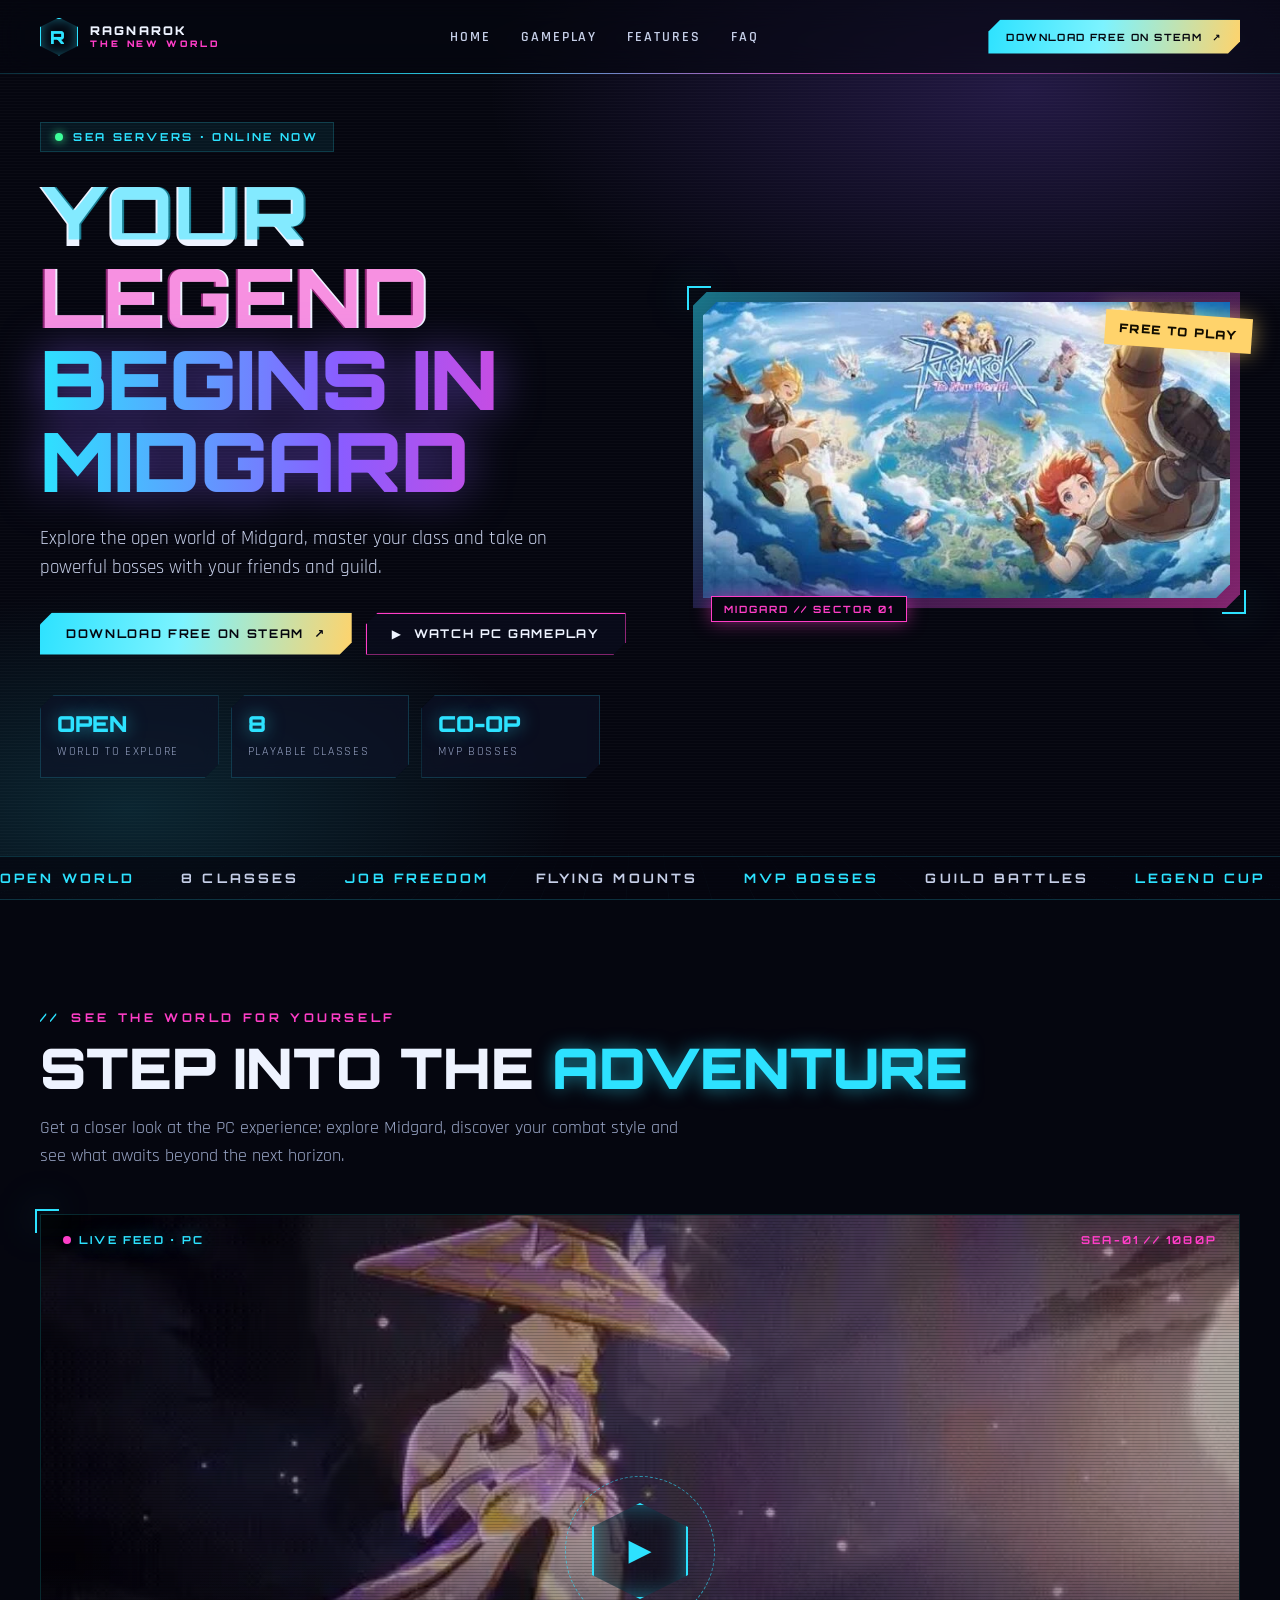
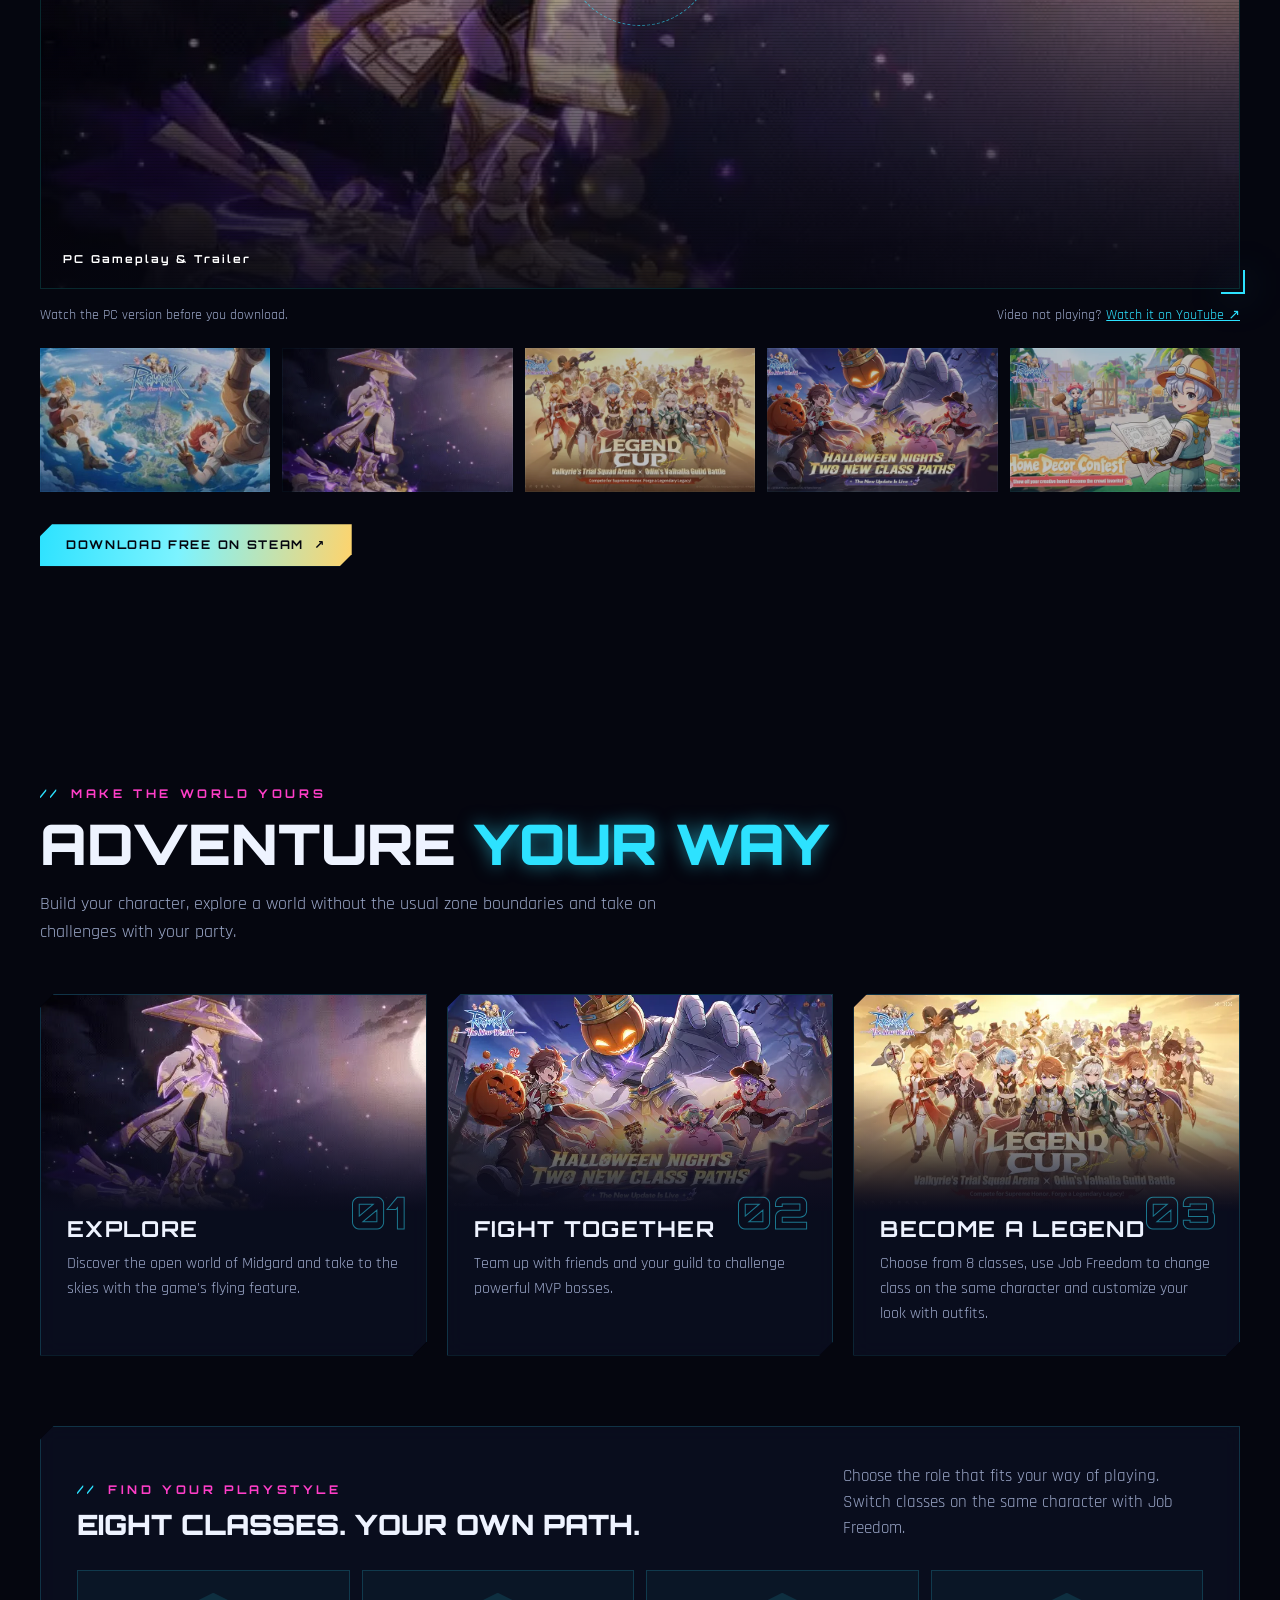
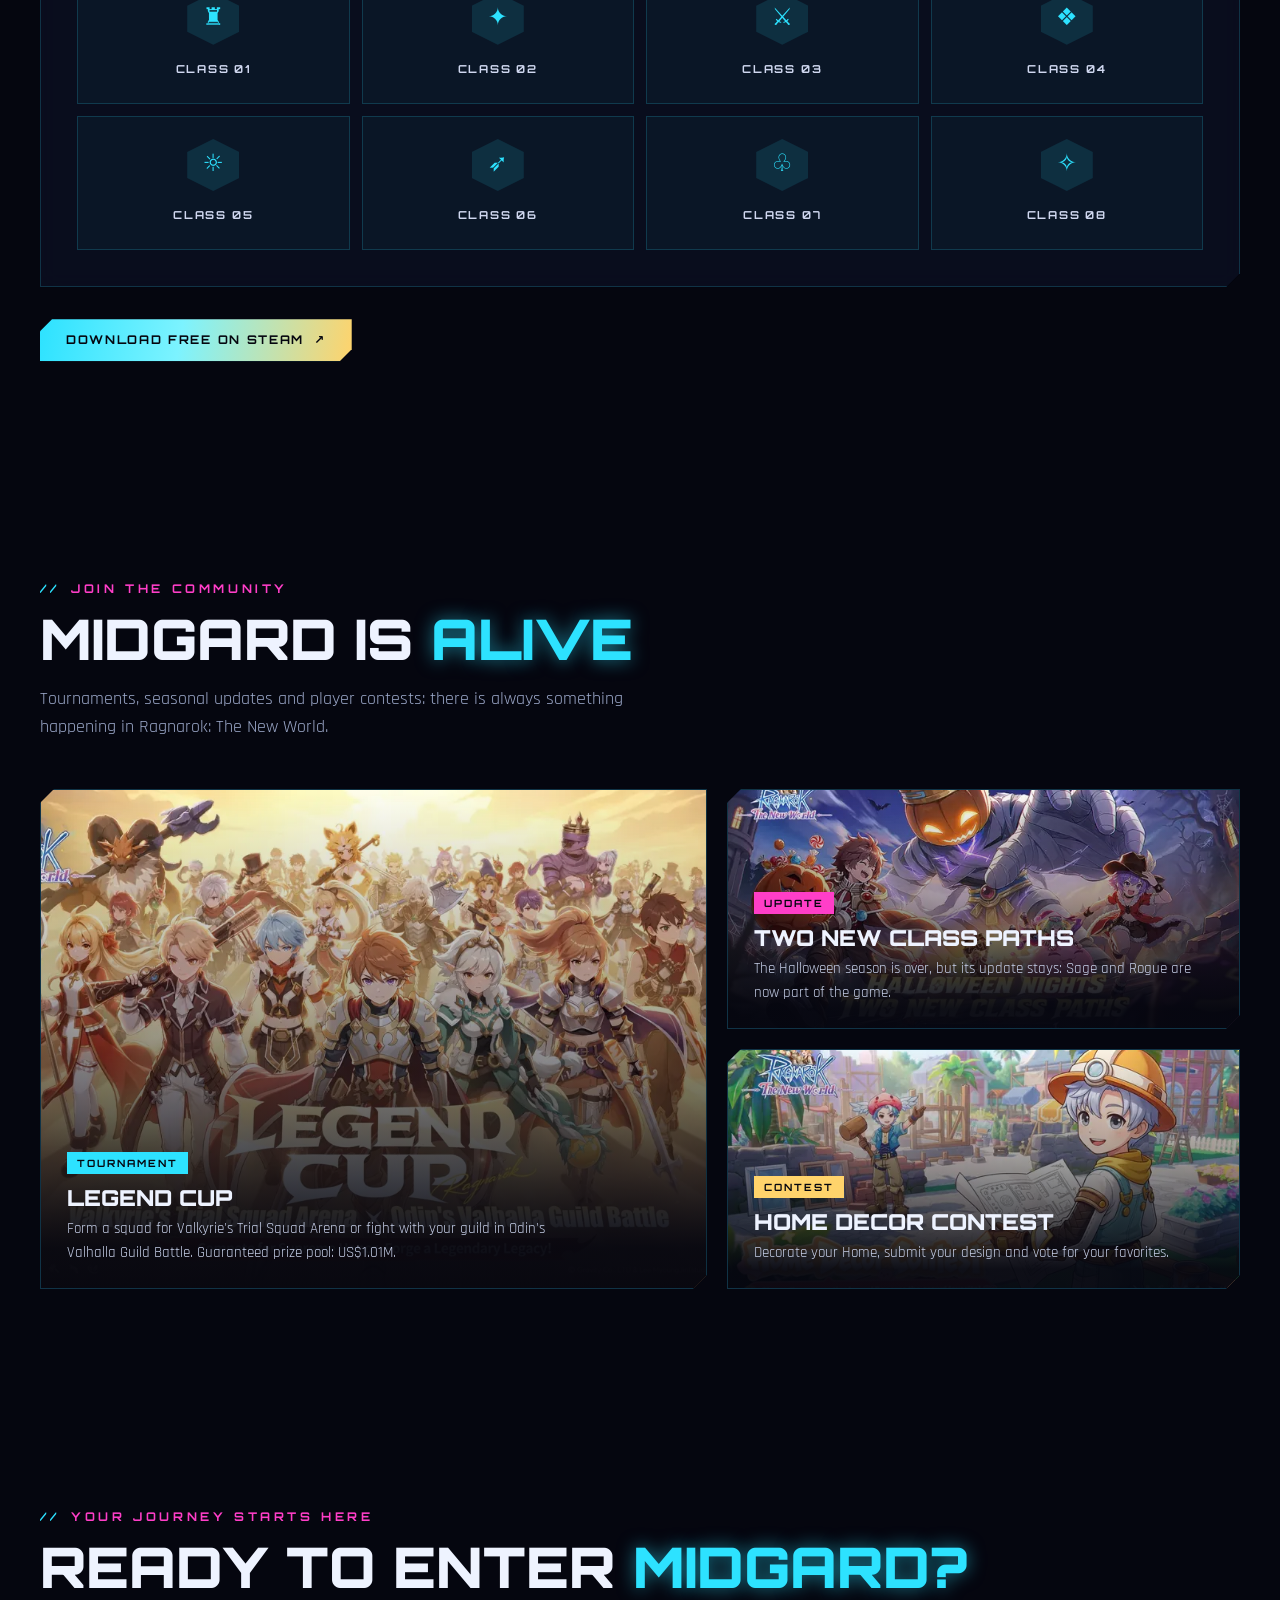
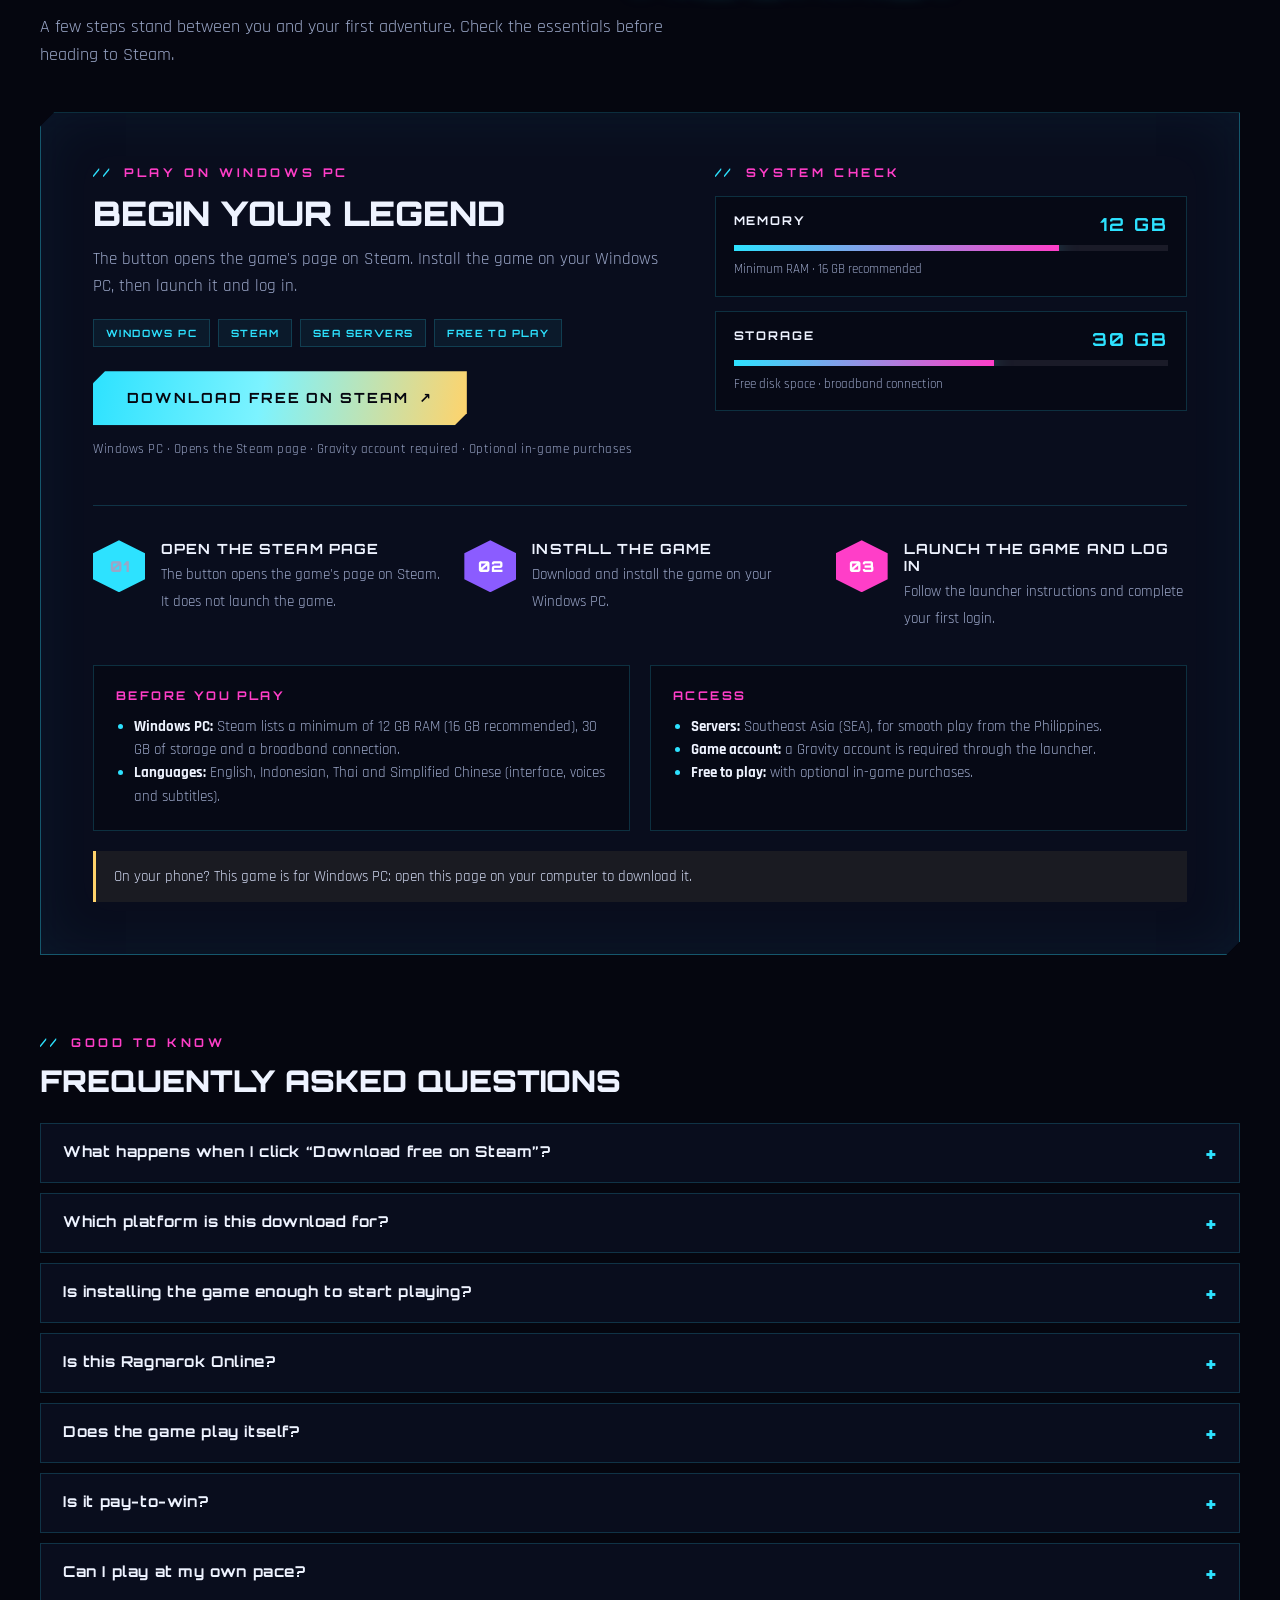
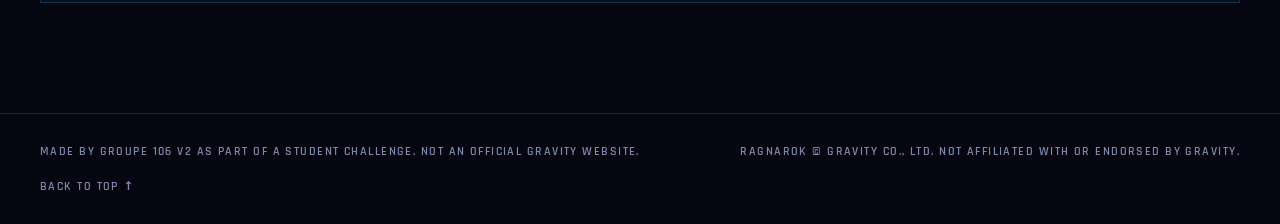
==== index.html @ 8aa2b061 "Video: add referrer policy and a Watch on YouTube fallback link Co-Authored-By: Claude Opus 5.5 <nor" ====
<!DOCTYPE html>
<html lang="en">
<head>
<meta charset="UTF-8">
<meta name="viewport" content="width=device-width, initial-scale=1.0">
<meta name="description" content="Your legend begins in Midgard. Explore the open world of Ragnarok: The New World, master your class and fight powerful bosses with friends.">
<meta name="theme-color" content="#05060f">
<title>Ragnarok: The New World — Your Legend Begins</title>
<link rel="preconnect" href="https://fonts.googleapis.com">
<link rel="preconnect" href="https://fonts.gstatic.com" crossorigin>
<link href="https://fonts.googleapis.com/css2?family=Orbitron:wght@500;700;900&family=Rajdhani:wght@400;500;600;700&display=swap" rel="stylesheet">
<link rel="stylesheet" href="style.css?v=20261115b">
</head>
<body>
<div class="bg-fx" aria-hidden="true"></div>

<header class="topbar">
  <div class="container navwrap">
    <a class="brand" href="#home" aria-label="Ragnarok The New World home"><span class="brandmark">R</span><span>RAGNAROK<small>THE NEW WORLD</small></span></a>
    <nav aria-label="Main navigation"><a href="#home">Home</a><a href="#gameplay">Gameplay</a><a href="#explore">Features</a><a href="#faq">FAQ</a></nav>
    <a class="btn" href="https://store.steampowered.com/app/4212480/Ragnarok_The_New_World/" data-cta="header">Download free on Steam <span>↗</span></a>
  </div>
</header>

<main>
<!-- ========== 1. HERO ========== -->
<section class="hero" id="home">
  <div class="container hero-grid">
    <div>
      <span class="tag"><i></i>SEA servers · Online now</span>
      <h1><span class="glitch" data-text="Your legend">Your legend</span><span class="neon">begins in Midgard</span></h1>
      <p class="hero-copy">Explore the open world of Midgard, master your class and take on powerful bosses with your friends and guild.</p>
      <div class="hero-actions">
        <a class="btn" href="https://store.steampowered.com/app/4212480/Ragnarok_The_New_World/" data-cta="hero">Download free on Steam <span>↗</span></a>
        <button class="btn btn-ghost" id="watchHero" type="button">▶&nbsp; Watch PC gameplay</button>
      </div>
      <div class="stats">
        <div class="stat cut"><strong>OPEN</strong><span>World to explore</span></div>
        <div class="stat cut"><strong>8</strong><span>Playable classes</span></div>
        <div class="stat cut"><strong>CO-OP</strong><span>MVP bosses</span></div>
      </div>
    </div>
    <div class="hud">
      <div class="holo cut">
        <div class="holo-inner cut"><img src="assets/key-art.webp" width="640" height="360" fetchpriority="high" decoding="async" alt="Official key art of Ragnarok: The New World: adventurers flying over the floating world of Midgard"></div>
      </div>
      <span class="holo-badge">FREE TO PLAY</span>
      <span class="holo-label">MIDGARD // SECTOR 01</span>
    </div>
  </div>
  <div class="ticker" aria-hidden="true"><div class="ticker-track">
    <span>Open world</span><span>8 classes</span><span>Job Freedom</span><span>Flying mounts</span><span>MVP bosses</span><span>Guild battles</span><span>Legend Cup</span><span>Free on Steam</span>
    <span>Open world</span><span>8 classes</span><span>Job Freedom</span><span>Flying mounts</span><span>MVP bosses</span><span>Guild battles</span><span>Legend Cup</span><span>Free on Steam</span>
  </div></div>
</section>

<!-- ========== 2. GAMEPLAY ========== -->
<section class="section" id="gameplay">
  <div class="container">
    <div class="reveal">
      <div class="kicker">See the world for yourself</div>
      <h2 class="title">Step into the <em>adventure</em></h2>
      <p class="intro">Get a closer look at the PC experience: explore Midgard, discover your combat style and see what awaits beyond the next horizon.</p>
    </div>
    <div class="game-frame hud reveal" id="gameFrame">
      <div class="inner">
        <img class="game-thumb" id="gameThumb" src="assets/explore-poster.webp" width="560" height="318" loading="lazy" alt="Thumbnail of the Ragnarok: The New World PC gameplay video">
        <span class="hud-line hud-tl"><span class="rec"></span>LIVE FEED · PC</span>
        <span class="hud-line hud-tr">SEA-01 // 1080P</span>
        <span class="hud-line hud-bl">PC Gameplay &amp; Trailer</span>
        <span class="ring" aria-hidden="true"></span>
        <button class="playbutton" id="watchFrame" type="button" aria-label="Play the PC gameplay video">▶</button>
      </div>
    </div>
    <div class="video-note"><span>Watch the PC version before you download.</span><span>Video not playing? <a data-yt-link href="https://www.youtube.com/" target="_blank" rel="noopener">Watch it on YouTube ↗</a></span></div>
    <div class="gallery reveal" id="gallery" aria-label="Screenshots and artwork gallery"></div>
    <div class="cta-row"><a class="btn" href="https://store.steampowered.com/app/4212480/Ragnarok_The_New_World/" data-cta="after_video">Download free on Steam <span>↗</span></a></div>
  </div>
</section>

<!-- ========== 3. FEATURES ========== -->
<section class="section" id="explore">
  <div class="container">
    <div class="reveal">
      <div class="kicker">Make the world yours</div>
      <h2 class="title">Adventure <em>your way</em></h2>
      <p class="intro">Build your character, explore a world without the usual zone boundaries and take on challenges with your party.</p>
    </div>
    <div class="cards">
      <article class="card cut reveal"><div class="card-img"><img src="assets/explore-poster.webp" width="560" height="318" loading="lazy" alt="An adventurer under the night sky of Midgard"></div>
        <div class="card-body"><span class="card-no">01</span><h3>Explore</h3><p>Discover the open world of Midgard and take to the skies with the game's flying feature.</p></div></article>
      <article class="card cut reveal"><div class="card-img"><img src="assets/halloween-nights-640.webp" srcset="assets/halloween-nights-640.webp 640w, assets/halloween-nights.webp 1200w" sizes="(max-width:980px) 92vw, 390px" width="1200" height="675" loading="lazy" alt="Adventurers facing a giant boss"></div>
        <div class="card-body"><span class="card-no">02</span><h3>Fight together</h3><p>Team up with friends and your guild to challenge powerful MVP bosses.</p></div></article>
      <article class="card cut reveal"><div class="card-img"><img src="assets/legend-cup-640.webp" srcset="assets/legend-cup-640.webp 640w, assets/legend-cup.webp 1200w" sizes="(max-width:980px) 92vw, 390px" width="1200" height="675" loading="lazy" alt="The playable classes of Ragnarok: The New World"></div>
        <div class="card-body"><span class="card-no">03</span><h3>Become a legend</h3><p>Choose from 8 classes, use Job Freedom to change class on the same character and customize your look with outfits.</p></div></article>
    </div>
    <div class="classes cut reveal">
      <div class="classes-head"><div><div class="kicker">Find your playstyle</div><h3>Eight classes. Your own path.</h3></div><p>Choose the role that fits your way of playing. Switch classes on the same character with Job Freedom.</p></div>
      <div class="class-grid">
        <div class="class-item"><span class="class-symbol">♜</span><span>Class 01</span></div>
        <div class="class-item"><span class="class-symbol">✦</span><span>Class 02</span></div>
        <div class="class-item"><span class="class-symbol">⚔</span><span>Class 03</span></div>
        <div class="class-item"><span class="class-symbol">❖</span><span>Class 04</span></div>
        <div class="class-item"><span class="class-symbol">☼</span><span>Class 05</span></div>
        <div class="class-item"><span class="class-symbol">➶</span><span>Class 06</span></div>
        <div class="class-item"><span class="class-symbol">♧</span><span>Class 07</span></div>
        <div class="class-item"><span class="class-symbol">✧</span><span>Class 08</span></div>
      </div>
    </div>
    <div class="cta-row"><a class="btn" href="https://store.steampowered.com/app/4212480/Ragnarok_The_New_World/" data-cta="after_world">Download free on Steam <span>↗</span></a></div>
  </div>
</section>

<!-- ========== 4. EVENTS ========== -->
<section class="section" id="community">
  <div class="container">
    <div class="reveal">
      <div class="kicker">Join the community</div>
      <h2 class="title">Midgard is <em>alive</em></h2>
      <p class="intro">Tournaments, seasonal updates and player contests: there is always something happening in Ragnarok: The New World.</p>
    </div>
    <div class="events-grid">
      <article class="event cut reveal"><img src="assets/legend-cup.webp" width="1200" height="675" loading="lazy" alt="Legend Cup tournament artwork">
        <div class="event-body"><span class="event-tag">Tournament</span><h3>Legend Cup</h3><p>Form a squad for Valkyrie's Trial Squad Arena or fight with your guild in Odin's Valhalla Guild Battle. Guaranteed prize pool: US$1.01M.</p></div></article>
      <article class="event cut reveal"><img src="assets/halloween-nights-640.webp" srcset="assets/halloween-nights-640.webp 640w, assets/halloween-nights.webp 1200w" sizes="(max-width:980px) 92vw, 480px" width="1200" height="675" loading="lazy" alt="Halloween Nights update artwork">
        <div class="event-body"><span class="event-tag">Update</span><h3>Two new class paths</h3><p>The Halloween season is over, but its update stays: Sage and Rogue are now part of the game.</p></div></article>
      <article class="event cut reveal"><img src="assets/home-decor-contest-640.webp" srcset="assets/home-decor-contest-640.webp 640w, assets/home-decor-contest.webp 1200w" sizes="(max-width:980px) 92vw, 480px" width="1200" height="671" loading="lazy" alt="Home Decor Contest artwork">
        <div class="event-body"><span class="event-tag">Contest</span><h3>Home Decor Contest</h3><p>Decorate your Home, submit your design and vote for your favorites.</p></div></article>
    </div>
  </div>
</section>

<!-- ========== 5. DOWNLOAD + FAQ ========== -->
<section class="section" id="go2offer">
  <div class="container">
    <div class="reveal">
      <div class="kicker">Your journey starts here</div>
      <h2 class="title">Ready to enter <em>Midgard?</em></h2>
      <p class="intro">A few steps stand between you and your first adventure. Check the essentials before heading to Steam.</p>
    </div>
    <div class="panel cut reveal">
      <div class="panel-top">
        <div>
          <div class="kicker">Play on Windows PC</div>
          <h3>Begin your legend</h3>
          <p>The button opens the game's page on Steam. Install the game on your Windows PC, then launch it and log in.</p>
          <div class="pills"><span class="pill">Windows PC</span><span class="pill">Steam</span><span class="pill">SEA servers</span><span class="pill">Free to play</span></div>
          <a class="btn btn-mega" id="steamButton" href="https://store.steampowered.com/app/4212480/Ragnarok_The_New_World/" data-cta="journey">Download free on Steam <span>↗</span></a>
          <div class="micro" style="margin-top:14px">Windows PC · Opens the Steam page · Gravity account required · Optional in-game purchases</div>
        </div>
        <div>
          <div class="kicker">System check</div>
          <div class="meters">
            <div class="meter"><div class="meter-top"><span>Memory</span><b>12 GB</b></div><div class="bar"><i style="width:75%"></i></div><small>Minimum RAM · 16 GB recommended</small></div>
            <div class="meter"><div class="meter-top"><span>Storage</span><b>30 GB</b></div><div class="bar"><i style="width:60%"></i></div><small>Free disk space · broadband connection</small></div>
          </div>
        </div>
      </div>
      <ol class="steps">
        <li class="step"><span class="step-no">01</span><div><strong>Open the Steam page</strong><span>The button opens the game's page on Steam. It does not launch the game.</span></div></li>
        <li class="step"><span class="step-no">02</span><div><strong>Install the game</strong><span>Download and install the game on your Windows PC.</span></div></li>
        <li class="step"><span class="step-no">03</span><div><strong>Launch the game and log in</strong><span>Follow the launcher instructions and complete your first login.</span></div></li>
      </ol>
      <div class="specs" id="before">
        <div class="spec"><h4>Before you play</h4><ul><li><b>Windows PC:</b> Steam lists a minimum of 12 GB RAM (16 GB recommended), 30 GB of storage and a broadband connection.</li><li><b>Languages:</b> English, Indonesian, Thai and Simplified Chinese (interface, voices and subtitles).</li></ul></div>
        <div class="spec"><h4>Access</h4><ul><li><b>Servers:</b> Southeast Asia (SEA), for smooth play from the Philippines.</li><li><b>Game account:</b> a Gravity account is required through the launcher.</li><li><b>Free to play:</b> with optional in-game purchases.</li></ul></div>
      </div>
      <div class="mobile-note">On your phone? This game is for Windows PC: open this page on your computer to download it.</div>
    </div>

    <div class="faq reveal" id="faq">
      <div class="kicker">Good to know</div><h3>Frequently asked questions</h3>
      <div class="faq-list">
        <details><summary>What happens when I click “Download free on Steam”?</summary><p>It opens the game's Steam page, where you install the game on your Windows PC. It does not launch the game directly: you install it first, then log in from the launcher.</p></details>
        <details><summary>Which platform is this download for?</summary><p>Windows PC, through Steam. You need a Steam account, and a Gravity account that you create in the game launcher.</p></details>
        <details><summary>Is installing the game enough to start playing?</summary><p>There's one more step: launch the game and follow the account instructions to log in and begin your adventure.</p></details>
        <details><summary>Is this Ragnarok Online?</summary><p>No. It's a new game set in the same world of Midgard, with an open world and modern features.</p></details>
        <details><summary>Does the game play itself?</summary><p>The game includes an auto mode, which you can choose to use for routine tasks. Exploring, building your class and boss fights with your guild are the heart of the game.</p></details>
        <details><summary>Is it pay-to-win?</summary><p>You can level up, explore and join boss battles without paying. In-game purchases are optional, but players who spend may progress faster and rank higher.</p></details>
        <details><summary>Can I play at my own pace?</summary><p>Yes. The game includes offline resource accumulation: your character keeps collecting resources while you're away.</p></details>
      </div>
    </div>
  </div>
</section>
</main>

<footer><div class="container footer-inner">
  <span>Made by Groupe 106 V2 as part of a student challenge. Not an official Gravity website.</span>
  <span>Ragnarok © Gravity Co., Ltd. Not affiliated with or endorsed by Gravity.</span>
  <a href="#home">Back to top ↑</a>
</div></footer>

<!-- Bandeau de consentement : n'apparaît que si un Pixel Meta est configuré dans script.js -->
<div class="consent" id="consentBar" hidden>
  <p>We use the Meta Pixel to measure our ads. Do you accept?</p>
  <div><button class="btn" type="button" data-consent="accept">Accept</button><button class="btn btn-ghost" type="button" data-consent="refuse">Refuse</button></div>
</div>

<div class="modal" id="videoModal" role="dialog" aria-modal="true" aria-label="PC gameplay video">
  <div class="modal-box modal-video"><button class="close" data-close aria-label="Close">×</button><div class="video-wrap" id="videoWrap"></div><p class="yt-fallback">Video not playing? <a data-yt-link href="https://www.youtube.com/" target="_blank" rel="noopener">Watch it on YouTube ↗</a></p></div>
</div>
<div class="modal" id="lightbox" role="dialog" aria-modal="true" aria-label="Image viewer">
  <figure class="modal-box modal-img"><button class="close" data-close aria-label="Close">×</button>
    <button class="lb-nav lb-prev" id="lbPrev" aria-label="Previous image">‹</button>
    <img id="lbImg" src="" alt="">
    <button class="lb-nav lb-next" id="lbNext" aria-label="Next image">›</button>
    <figcaption id="lbCap"></figcaption></figure>
</div>

<script src="script.js?v=20261115b" defer></script>
</body>
</html>
---- style.css ----
/* =========================================================
   Ragnarok: The New World — Landing page (Groupe 106 V2)
   Style « Neo Midgard » : futuriste, néons, interface de jeu
   ========================================================= */
/* =========================================================
   CHARTE « NEO MIDGARD » — change une couleur ici, elle change partout
   ========================================================= */
:root{
  --bg:#05060f; --bg2:#0a0c1d; --panel:rgba(14,18,40,.62);
  --cyan:#2de2ff; --magenta:#ff3ec8; --violet:#8b5cff; --gold:#ffd36b;
  --text:#eef3ff; --muted:#9aa6c7; --line:rgba(45,226,255,.18);
  --glow-c:0 0 18px rgba(45,226,255,.55); --glow-m:0 0 18px rgba(255,62,200,.5);
  --max:1200px; --cut:14px;
  --f-title:'Orbitron',system-ui,sans-serif; --f-body:'Rajdhani',system-ui,sans-serif;
}
*{box-sizing:border-box}
html{scroll-behavior:smooth}
body{margin:0;background:var(--bg);color:var(--text);font-family:var(--f-body);font-size:17px;line-height:1.55;overflow-x:hidden}
a{color:inherit;text-decoration:none}button{font:inherit;color:inherit}
h1,h2,h3,h4,p{margin-top:0}
img{max-width:100%}
.container{width:min(var(--max),calc(100% - 48px));margin:auto}

/* ---------- Fond : grille en perspective + halos + scanlines ---------- */
.bg-fx{position:fixed;inset:0;z-index:-1;pointer-events:none;overflow:hidden;
  background:radial-gradient(ellipse 60% 40% at 80% 10%,rgba(139,92,255,.22),transparent 70%),
             radial-gradient(ellipse 50% 35% at 10% 90%,rgba(45,226,255,.14),transparent 70%),var(--bg)}
.bg-fx:before{content:"";position:absolute;left:-50%;right:-50%;bottom:-10%;height:70%;
  background-image:linear-gradient(rgba(45,226,255,.16) 1px,transparent 1px),linear-gradient(90deg,rgba(45,226,255,.16) 1px,transparent 1px);
  background-size:60px 60px;transform:perspective(600px) rotateX(62deg);transform-origin:bottom;
  mask-image:linear-gradient(0deg,#000 10%,transparent 85%);-webkit-mask-image:linear-gradient(0deg,#000 10%,transparent 85%);
  animation:gridMove 6s linear infinite}
.bg-fx:after{content:"";position:absolute;inset:0;background:repeating-linear-gradient(0deg,rgba(255,255,255,.025) 0 1px,transparent 1px 3px)}
@keyframes gridMove{to{background-position:0 60px,0 0}}

/* ---------- Formes « coupées » typiques des interfaces sci-fi ---------- */
.cut{clip-path:polygon(var(--cut) 0,100% 0,100% calc(100% - var(--cut)),calc(100% - var(--cut)) 100%,0 100%,0 var(--cut))}
.hud{position:relative}
.hud:before,.hud:after{content:"";position:absolute;width:22px;height:22px;border:2px solid var(--cyan);pointer-events:none;z-index:4;filter:drop-shadow(var(--glow-c))}
.hud:before{top:-6px;left:-6px;border-right:0;border-bottom:0}
.hud:after{bottom:-6px;right:-6px;border-left:0;border-top:0}

/* ---------- Boutons ---------- */
.btn{position:relative;display:inline-flex;align-items:center;justify-content:center;gap:10px;padding:15px 26px;
  font:700 12px/1 var(--f-title);letter-spacing:.14em;text-transform:uppercase;cursor:pointer;border:0;
  color:#05060f;background:linear-gradient(100deg,var(--cyan),#7cf3ff 45%,var(--gold));
  clip-path:polygon(12px 0,100% 0,100% calc(100% - 12px),calc(100% - 12px) 100%,0 100%,0 12px);
  box-shadow:var(--glow-c);transition:transform .2s,filter .2s;overflow:hidden}
.btn:after{content:"";position:absolute;inset:0;background:linear-gradient(110deg,transparent 30%,rgba(255,255,255,.7) 50%,transparent 70%);transform:translateX(-120%);animation:shine 3.5s ease-in-out infinite}
.btn:hover{transform:translateY(-2px);filter:brightness(1.12) drop-shadow(0 0 14px rgba(45,226,255,.8))}
@keyframes shine{0%,60%{transform:translateX(-120%)}100%{transform:translateX(120%)}}
.btn-ghost{background:rgba(10,14,32,.6);color:var(--text);box-shadow:inset 0 0 0 1px var(--magenta),var(--glow-m)}
.btn-ghost:after{display:none}
.btn-ghost:hover{color:var(--magenta)}

/* ---------- Barre du haut ---------- */
.topbar{position:fixed;inset:0 0 auto;z-index:20;height:74px;display:flex;align-items:center;
  background:rgba(5,6,15,.55);backdrop-filter:blur(16px);-webkit-backdrop-filter:blur(16px);border-bottom:1px solid var(--line)}
.topbar:after{content:"";position:absolute;left:0;right:0;bottom:-1px;height:1px;background:linear-gradient(90deg,transparent,var(--cyan),var(--magenta),transparent);opacity:.8}
.navwrap{display:flex;align-items:center;justify-content:space-between;gap:24px}
.brand{display:flex;align-items:center;gap:12px;font:900 12px/1.25 var(--f-title);letter-spacing:.18em}
.brandmark{width:38px;height:38px;display:grid;place-items:center;color:var(--cyan);font:900 18px var(--f-title);
  border:1.5px solid var(--cyan);clip-path:polygon(50% 0,100% 25%,100% 75%,50% 100%,0 75%,0 25%);box-shadow:inset 0 0 14px rgba(45,226,255,.45)}
.brand small{display:block;color:var(--magenta);font-size:9px;letter-spacing:.32em}
nav{display:flex;gap:30px;font:600 14px var(--f-body);letter-spacing:.14em;text-transform:uppercase;color:#c6cfe8}
nav a{position:relative;padding:6px 0}
nav a:after{content:"";position:absolute;left:0;bottom:0;width:0;height:2px;background:var(--cyan);box-shadow:var(--glow-c);transition:width .25s}
nav a:hover{color:var(--cyan)}nav a:hover:after{width:100%}
.topbar .btn{padding:12px 18px;font-size:10px}

/* ---------- Hero ---------- */
.hero{position:relative;min-height:100vh;min-height:100svh;display:flex;align-items:center;padding:120px 0 120px;overflow:hidden}
.hero-grid{display:grid;grid-template-columns:1.05fr .95fr;gap:48px;align-items:center}
.tag{display:inline-flex;align-items:center;gap:10px;padding:7px 14px;font:700 11px var(--f-title);letter-spacing:.24em;text-transform:uppercase;color:var(--cyan);
  background:rgba(45,226,255,.08);border:1px solid var(--line)}
.tag i{width:8px;height:8px;border-radius:50%;background:#3dff9a;box-shadow:0 0 10px #3dff9a;animation:pulse 1.6s infinite}
@keyframes pulse{50%{opacity:.3}}
h1{font:900 clamp(40px,6.4vw,86px)/1 var(--f-title);letter-spacing:-.01em;margin:22px 0;text-transform:uppercase}
h1 .neon{display:block;background:linear-gradient(90deg,var(--cyan),var(--violet) 50%,var(--magenta));-webkit-background-clip:text;background-clip:text;color:transparent;
  filter:drop-shadow(0 0 22px rgba(139,92,255,.55))}
.glitch{position:relative;display:inline-block}
.glitch:before,.glitch:after{content:attr(data-text);position:absolute;inset:0;opacity:.55}
.glitch:before{color:var(--cyan);transform:translate(2px,0);clip-path:inset(0 0 60% 0);animation:gl 4s infinite steps(1)}
.glitch:after{color:var(--magenta);transform:translate(-2px,0);clip-path:inset(55% 0 0 0);animation:gl 4s infinite steps(1) reverse}
@keyframes gl{0%,92%,100%{transform:none;opacity:0}93%{transform:translate(3px,-1px);opacity:.7}95%{transform:translate(-3px,1px);opacity:.7}}
.hero-copy{font-size:19px;color:#c6cfe8;max-width:540px}
.hero-actions{display:flex;gap:14px;flex-wrap:wrap;margin:30px 0 18px}
.micro{font-size:13px;color:var(--muted);letter-spacing:.04em}
.stats{display:grid;grid-template-columns:repeat(3,1fr);gap:12px;margin-top:40px;max-width:560px}
.stat{padding:14px 16px;background:var(--panel);border:1px solid var(--line);backdrop-filter:blur(8px)}
.stat strong{display:block;font:900 22px var(--f-title);color:var(--cyan);text-shadow:var(--glow-c)}
.stat span{font-size:12px;letter-spacing:.14em;text-transform:uppercase;color:var(--muted)}

.holo{position:relative;padding:10px;background:linear-gradient(135deg,rgba(45,226,255,.5),rgba(139,92,255,.2) 40%,rgba(255,62,200,.5));animation:floaty 7s ease-in-out infinite}
.holo img{display:block;width:100%;height:auto;aspect-ratio:16/9;object-fit:cover}
.holo-inner{position:relative;overflow:hidden;background:#000}
.holo-inner:after{content:"";position:absolute;inset:0;background:linear-gradient(180deg,transparent 0 45%,rgba(45,226,255,.25) 50%,transparent 55%);background-size:100% 220%;animation:scan 4s linear infinite;mix-blend-mode:screen}
@keyframes scan{from{background-position:0 -100%}to{background-position:0 120%}}
@keyframes floaty{50%{transform:translateY(-12px)}}
.holo-label{position:absolute;left:18px;bottom:-14px;z-index:5;padding:6px 12px;background:var(--bg);border:1px solid var(--magenta);color:var(--magenta);font:700 10px var(--f-title);letter-spacing:.2em;box-shadow:var(--glow-m)}
.holo-badge{position:absolute;right:-12px;top:22px;z-index:5;padding:10px 14px;background:var(--gold);color:#120d00;font:900 12px var(--f-title);letter-spacing:.12em;transform:rotate(4deg);box-shadow:0 0 22px rgba(255,211,107,.6)}

/* ---------- Bandeau défilant ---------- */
.ticker{position:absolute;left:0;right:0;bottom:0;border-block:1px solid var(--line);background:rgba(5,6,15,.75);overflow:hidden;white-space:nowrap}
.ticker-track{display:inline-flex;gap:46px;padding:13px 0;animation:tick 30s linear infinite;font:700 13px var(--f-title);letter-spacing:.24em;text-transform:uppercase;color:#c6cfe8}
.ticker-track span:nth-child(odd){color:var(--cyan)}
@keyframes tick{to{transform:translateX(-50%)}}

/* ---------- Sections ---------- */
.section{padding:110px 0;position:relative}
.kicker{display:flex;align-items:center;gap:12px;font:700 12px var(--f-title);letter-spacing:.3em;text-transform:uppercase;color:var(--magenta)}
.kicker:before{content:"//";color:var(--cyan)}
.title{font:900 clamp(30px,4.6vw,56px)/1.05 var(--f-title);text-transform:uppercase;margin:14px 0 16px}
.title em{font-style:normal;color:var(--cyan);text-shadow:var(--glow-c)}
.intro{max-width:640px;color:var(--muted);font-size:18px}

/* ---------- Vidéo ---------- */
.game-frame{margin-top:44px;position:relative;aspect-ratio:16/9;background:#000;border:1px solid var(--line)}
.game-frame .inner{position:absolute;inset:0;overflow:hidden}
.game-thumb{position:absolute;inset:0;width:100%;height:100%;object-fit:cover;filter:brightness(.7) saturate(1.1)}
.game-frame .inner:before{content:"";position:absolute;inset:0;z-index:1;background:linear-gradient(0deg,rgba(5,6,15,.85),transparent 50%),repeating-linear-gradient(0deg,rgba(0,0,0,.18) 0 1px,transparent 1px 3px)}
.hud-line{position:absolute;z-index:2;font:700 11px var(--f-title);letter-spacing:.2em;color:var(--cyan);text-shadow:var(--glow-c)}
.hud-tl{top:18px;left:22px}.hud-tr{top:18px;right:22px;color:var(--magenta);text-shadow:var(--glow-m)}
.hud-bl{bottom:22px;left:22px;color:#fff;text-shadow:none}
.rec{display:inline-block;width:8px;height:8px;border-radius:50%;background:var(--magenta);margin-right:8px;animation:pulse 1.2s infinite}
.playbutton{position:absolute;z-index:3;top:50%;left:50%;transform:translate(-50%,-50%);width:96px;height:96px;border:0;cursor:pointer;
  background:rgba(5,6,15,.55);color:var(--cyan);font-size:30px;clip-path:polygon(50% 0,100% 25%,100% 75%,50% 100%,0 75%,0 25%);
  box-shadow:inset 0 0 0 2px var(--cyan),inset 0 0 26px rgba(45,226,255,.5);transition:.25s}
.playbutton:hover{background:var(--cyan);color:#05060f;transform:translate(-50%,-50%) scale(1.08)}
.ring{position:absolute;z-index:2;top:50%;left:50%;width:150px;height:150px;margin:-75px 0 0 -75px;border-radius:50%;border:1px dashed rgba(45,226,255,.6);animation:spin 14s linear infinite}
@keyframes spin{to{transform:rotate(360deg)}}
.game-frame iframe{position:absolute;inset:0;width:100%;height:100%;border:0;z-index:5}
.game-frame.playing .playbutton,.game-frame.playing .ring,.game-frame.playing .hud-line{display:none}
.video-note{display:flex;justify-content:space-between;gap:20px;margin-top:16px;color:var(--muted);font-size:14px}
.gallery{display:grid;grid-template-columns:repeat(5,1fr);gap:12px;margin-top:22px}
.gallery button{position:relative;padding:0;border:0;cursor:pointer;aspect-ratio:16/10;overflow:hidden;background:#0a0c1d;box-shadow:inset 0 0 0 1px var(--line)}
.gallery img{width:100%;height:100%;object-fit:cover;display:block;opacity:.75;transition:.35s}
.gallery button:hover img{opacity:1;transform:scale(1.08)}
.gallery button:after{content:"";position:absolute;inset:0;box-shadow:inset 0 0 0 1px var(--cyan);opacity:0;transition:.3s}
.gallery button:hover:after{opacity:1}

/* ---------- Cartes ---------- */
.cards{display:grid;grid-template-columns:repeat(3,1fr);gap:20px;margin-top:48px}
.card{position:relative;background:var(--panel);backdrop-filter:blur(10px);border:1px solid var(--line);transition:transform .3s,box-shadow .3s}
.card:hover{transform:translateY(-6px);box-shadow:0 16px 40px rgba(0,0,0,.4),0 0 0 1px var(--cyan),var(--glow-c)}
.card-img{aspect-ratio:16/9;overflow:hidden;position:relative}
.card-img img{width:100%;height:100%;object-fit:cover;display:block;transition:transform .6s}
.card:hover .card-img img{transform:scale(1.07)}
.card-img:after{content:"";position:absolute;inset:0;background:linear-gradient(0deg,rgba(10,12,29,1),transparent 60%)}
.card-body{padding:4px 26px 28px;position:relative}
.card-no{position:absolute;right:22px;top:-26px;font:900 44px var(--f-title);color:transparent;-webkit-text-stroke:1px rgba(45,226,255,.5)}
.card h3{font:700 22px var(--f-title);text-transform:uppercase;letter-spacing:.06em;margin:0 0 10px}
.card p{color:var(--muted);font-size:16px;margin:0}

/* ---------- Classes ---------- */
.classes{margin-top:70px;padding:36px;background:var(--panel);border:1px solid var(--line);backdrop-filter:blur(10px)}
.classes-head{display:flex;justify-content:space-between;align-items:end;gap:24px;margin-bottom:28px}
.classes-head h3{font:900 28px var(--f-title);text-transform:uppercase;margin:10px 0 0}
.classes-head p{color:var(--muted);max-width:360px;margin:0}
.class-grid{display:grid;grid-template-columns:repeat(4,1fr);gap:12px}
.class-item{padding:22px 12px;text-align:center;background:rgba(45,226,255,.04);border:1px solid var(--line);transition:.25s}
.class-item:hover{background:rgba(255,62,200,.08);border-color:var(--magenta);box-shadow:var(--glow-m)}
.class-symbol{display:grid;place-items:center;width:52px;height:52px;margin:0 auto 10px;font-size:24px;color:var(--cyan);
  clip-path:polygon(50% 0,100% 25%,100% 75%,50% 100%,0 75%,0 25%);background:rgba(45,226,255,.12)}
.class-item span:last-child{font:700 11px var(--f-title);letter-spacing:.16em;text-transform:uppercase;color:#d0d8f0}

/* ---------- Événements ---------- */
.events-grid{display:grid;grid-template-columns:1.3fr 1fr;grid-template-rows:auto auto;gap:20px;margin-top:48px}
.event{position:relative;overflow:hidden;border:1px solid var(--line);background:#0a0c1d;min-height:240px}
.event:first-child{grid-row:span 2}
.event img{position:absolute;inset:0;width:100%;height:100%;object-fit:cover;transition:transform .6s}
.event:hover img{transform:scale(1.06)}
.event:before{content:"";position:absolute;inset:0;z-index:1;background:linear-gradient(0deg,rgba(5,6,15,.96) 8%,rgba(5,6,15,.35) 55%,transparent)}
.event-body{position:absolute;z-index:2;left:0;right:0;bottom:0;padding:24px 26px}
.event-tag{display:inline-block;padding:5px 10px;font:700 10px var(--f-title);letter-spacing:.2em;text-transform:uppercase;color:#05060f;background:var(--cyan);margin-bottom:10px}
.event:nth-child(2) .event-tag{background:var(--magenta)}.event:nth-child(3) .event-tag{background:var(--gold)}
.event h3{font:900 22px var(--f-title);text-transform:uppercase;margin:0 0 6px}
.event p{color:#c6cfe8;font-size:15px;margin:0;max-width:520px}

/* ---------- Téléchargement ---------- */
.panel{margin-top:44px;padding:clamp(24px,5vw,52px);background:var(--panel);border:1px solid rgba(45,226,255,.35);backdrop-filter:blur(12px);
  box-shadow:inset 0 0 60px rgba(45,226,255,.06)}
.panel-top{display:grid;grid-template-columns:1.1fr .9fr;gap:44px;align-items:start}
.panel h3{font:900 34px var(--f-title);text-transform:uppercase;margin:12px 0}
.panel p{color:var(--muted)}
.pills{display:flex;flex-wrap:wrap;gap:8px;margin:20px 0 24px}
.pill{padding:7px 12px;font:700 10px var(--f-title);letter-spacing:.14em;text-transform:uppercase;color:var(--cyan);border:1px solid var(--line);background:rgba(45,226,255,.06)}
.meters{display:grid;gap:14px;margin-top:16px}
.meter{padding:16px 18px;background:rgba(5,6,15,.55);border:1px solid var(--line)}
.meter-top{display:flex;justify-content:space-between;font:700 12px var(--f-title);letter-spacing:.16em;text-transform:uppercase}
.meter-top b{color:var(--cyan);font-size:18px}
.bar{height:6px;margin-top:10px;background:rgba(255,255,255,.08);overflow:hidden}
.bar i{display:block;height:100%;background:linear-gradient(90deg,var(--cyan),var(--magenta));box-shadow:var(--glow-c)}
.meter small{display:block;margin-top:8px;color:var(--muted);font-size:13px}
.steps{position:relative;display:grid;grid-template-columns:repeat(3,1fr);gap:20px;margin-top:46px;padding-top:34px;border-top:1px solid var(--line)}
.step{display:flex;gap:16px;align-items:flex-start}
.step-no{flex:none;display:grid;place-items:center;width:52px;height:52px;font:900 16px var(--f-title);color:#05060f;background:var(--cyan);
  clip-path:polygon(50% 0,100% 25%,100% 75%,50% 100%,0 75%,0 25%)}
.step:nth-child(2) .step-no{background:var(--violet);color:#fff}.step:nth-child(3) .step-no{background:var(--magenta);color:#fff}
.step strong{display:block;font:700 14px var(--f-title);letter-spacing:.08em;text-transform:uppercase;margin-bottom:4px}
.step span{color:var(--muted);font-size:15px}
.specs{display:grid;grid-template-columns:1fr 1fr;gap:20px;margin-top:34px}
.spec{padding:22px;background:rgba(5,6,15,.55);border:1px solid var(--line)}
.spec h4{font:700 12px var(--f-title);letter-spacing:.2em;text-transform:uppercase;color:var(--magenta);margin:0 0 12px}
.spec ul{margin:0;padding-left:18px;color:var(--muted);font-size:15px}
.spec li::marker{color:var(--cyan)}
.mobile-note{margin-top:20px;padding:14px 18px;font-size:15px;color:#d0d8f0;background:rgba(255,211,107,.07);border-left:3px solid var(--gold)}

/* ---------- FAQ ---------- */
.faq{margin-top:80px}
.faq h3{font:900 30px var(--f-title);text-transform:uppercase;margin:12px 0 24px}
.faq-list{display:grid;gap:10px}
details{background:var(--panel);border:1px solid var(--line);padding:0 22px;transition:border-color .2s}
details[open]{border-color:var(--cyan);box-shadow:var(--glow-c)}
summary{cursor:pointer;list-style:none;display:flex;justify-content:space-between;gap:20px;padding:18px 0;font:700 15px var(--f-title);letter-spacing:.04em}
summary::-webkit-details-marker{display:none}
summary:after{content:"+";color:var(--cyan);font-size:22px;line-height:1}
details[open] summary:after{content:"−";color:var(--magenta)}
details p{color:var(--muted);margin:0 0 20px;max-width:820px}

footer{border-top:1px solid var(--line);padding:30px 0;color:#7d88aa;font:600 12px var(--f-body);letter-spacing:.12em;text-transform:uppercase}
.footer-inner{display:flex;justify-content:space-between;gap:20px;flex-wrap:wrap}

/* ---------- Fenêtres ---------- */
.modal{display:none;position:fixed;inset:0;z-index:40;background:rgba(2,3,8,.9);backdrop-filter:blur(6px);align-items:center;justify-content:center;padding:56px 24px 24px}
.modal.open{display:flex}
.modal-box{position:relative;width:100%}
.modal-video{max-width:980px}
.video-wrap{aspect-ratio:16/9;background:#000;border:1px solid var(--cyan);box-shadow:var(--glow-c)}
.video-wrap iframe{width:100%;height:100%;border:0;display:block}
.modal-img{max-width:1100px;margin:0;text-align:center}
.modal-img img{max-height:78vh;display:block;margin:auto;border:1px solid var(--cyan);box-shadow:var(--glow-c)}
.modal-img figcaption{color:var(--muted);margin-top:12px;font-size:15px}
.close{position:absolute;right:0;top:-46px;width:38px;height:38px;background:none;border:1px solid var(--magenta);color:var(--magenta);font-size:22px;cursor:pointer}
.lb-nav{position:absolute;top:50%;transform:translateY(-50%);width:46px;height:46px;cursor:pointer;background:rgba(5,6,15,.75);border:1px solid var(--cyan);color:var(--cyan);font-size:22px}
.lb-prev{left:-60px}.lb-next{right:-60px}

/* ---------- Apparition au défilement ---------- */
.reveal{opacity:0;transform:translateY(28px);transition:opacity .7s,transform .7s}
.reveal.visible{opacity:1;transform:none}

/* ---------- Responsive ---------- */
@media(max-width:1200px){.lb-prev{left:8px}.lb-next{right:8px}}
@media(max-width:980px){
  nav{display:none}
  .hero-grid,.panel-top{grid-template-columns:1fr}
  .hero{padding-bottom:110px}
  .holo{max-width:620px}
  .cards{grid-template-columns:1fr}
  .events-grid{grid-template-columns:1fr}.event:first-child{grid-row:auto;min-height:320px}
  .gallery{grid-template-columns:repeat(3,1fr)}
  .classes-head{display:block}.classes-head p{margin-top:10px}
}
@media(max-width:560px){
  body{font-size:16px}
  .container{width:calc(100% - 32px)}
  .topbar{height:64px}.brand{font-size:10px}.brandmark{width:32px;height:32px}
  .topbar .btn{padding:10px 12px;font-size:9px;letter-spacing:.08em}
  .hero{padding-top:100px}
  .hero-actions{flex-direction:column;align-items:stretch}.hero-actions .btn{width:100%}
  .stats{gap:8px}.stat{padding:10px}.stat strong{font-size:17px}.stat span{font-size:10px}
  .holo-badge{right:-4px}
  .section{padding:80px 0}
  .playbutton{width:72px;height:72px;font-size:22px}.ring{width:110px;height:110px;margin:-55px 0 0 -55px}
  .hud-tr{display:none}
  .video-note{flex-direction:column;gap:4px}
  .gallery{grid-template-columns:repeat(2,1fr)}
  .classes{padding:20px}.class-grid{grid-template-columns:repeat(2,1fr)}
  .steps,.specs{grid-template-columns:1fr}
  .footer-inner{display:block}.footer-inner span{display:block;margin:6px 0}
}
@media(prefers-reduced-motion:reduce){*,*:before,*:after{animation:none!important;transition:none!important}.reveal{opacity:1;transform:none}}

/* ---------- Ajouts : boutons après sections, bouton final, consentement ---------- */
.cta-row{margin-top:32px}
.btn-mega{padding:20px 34px;font-size:14px}
.btn-mega.highlight{animation:offerPop .7s ease}
@keyframes offerPop{40%{transform:scale(1.08)}}
ol.steps{list-style:none;margin-bottom:0;padding-left:0}
.spec li b{color:var(--text)}
.footer-inner a:hover{color:var(--cyan)}
.consent{position:fixed;left:16px;right:16px;bottom:16px;z-index:50;max-width:620px;margin:auto;display:flex;gap:16px;align-items:center;justify-content:space-between;
  padding:16px 20px;background:rgba(10,12,29,.95);border:1px solid var(--cyan);box-shadow:var(--glow-c);backdrop-filter:blur(12px)}
.consent[hidden]{display:none}
.consent p{margin:0;font-size:15px}
.consent div{display:flex;gap:8px;flex:none}
.consent .btn{padding:11px 16px;font-size:10px}
@media(max-width:560px){.consent{flex-direction:column;align-items:stretch}.consent div .btn{flex:1}.cta-row .btn{width:100%}}
.yt-fallback{margin:12px 0 0;text-align:center;color:var(--muted);font-size:14px}
.yt-fallback a,.video-note a{color:var(--cyan);text-decoration:underline}
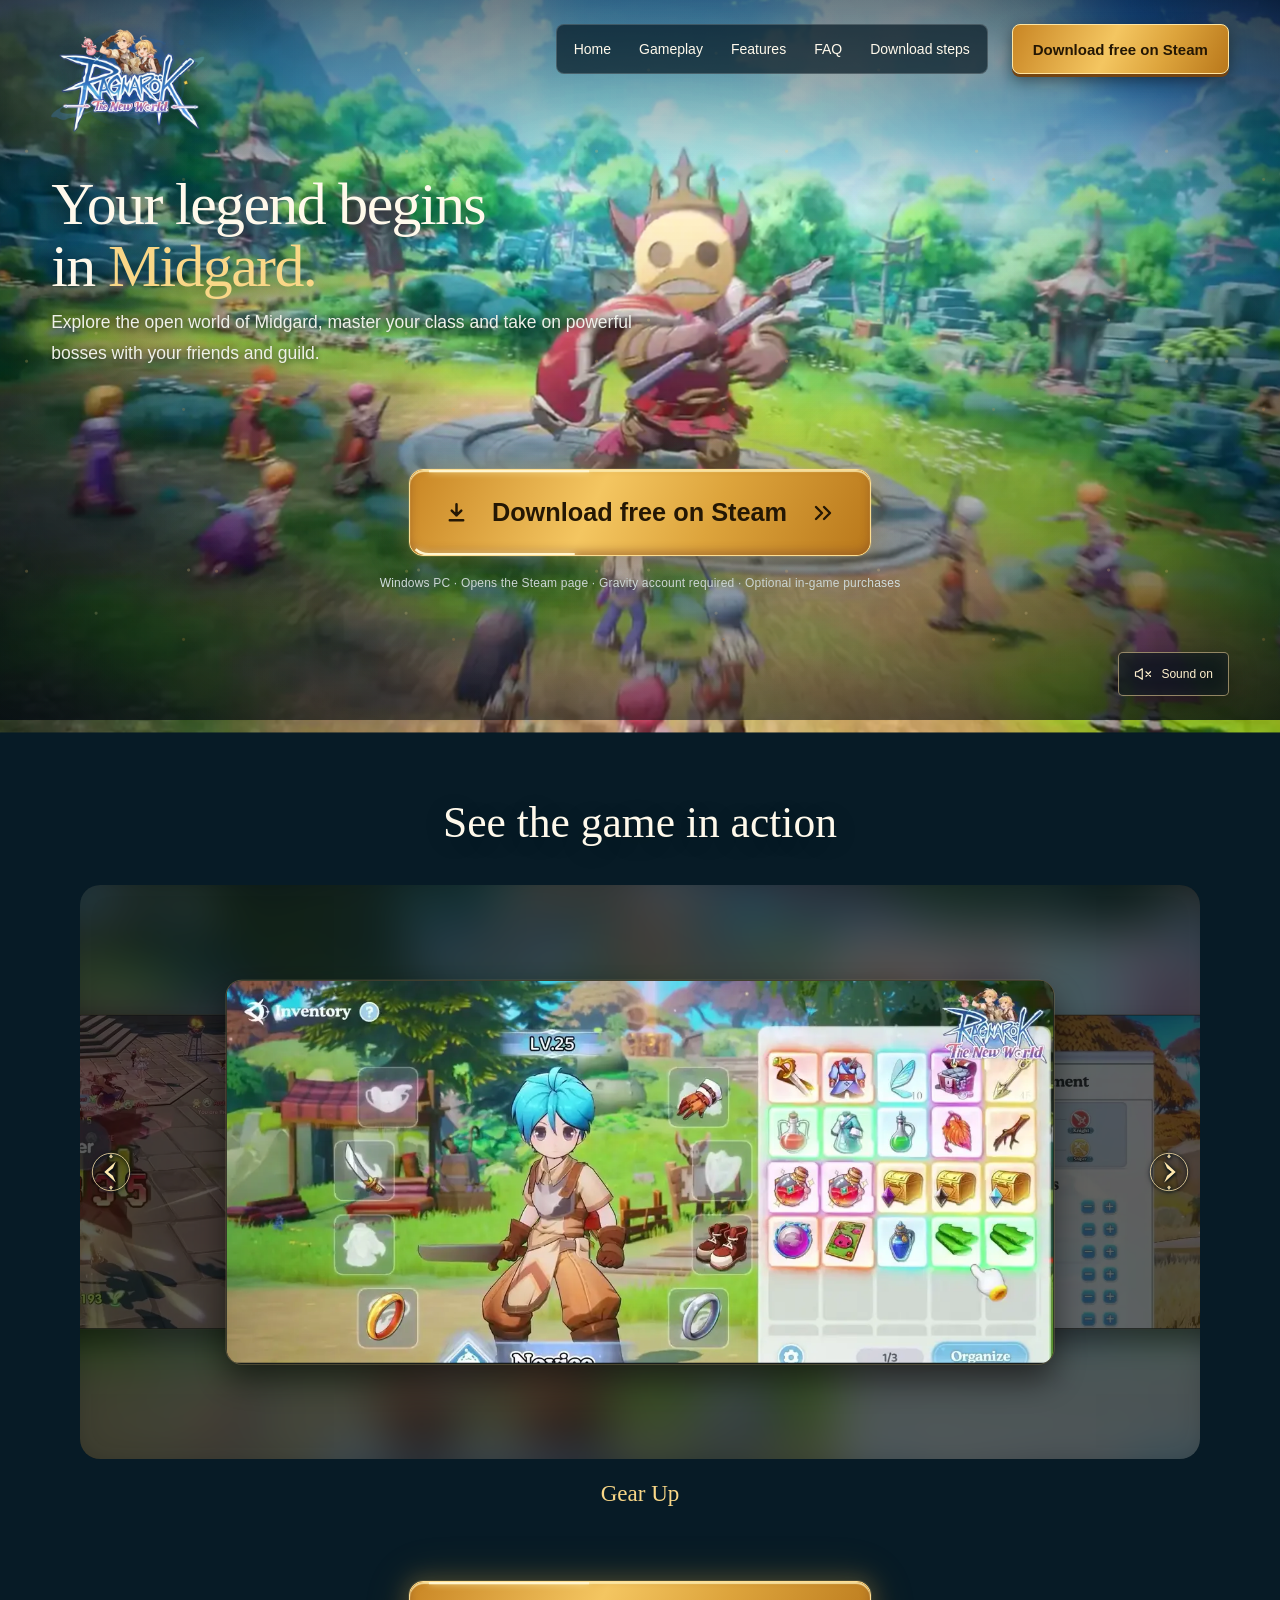
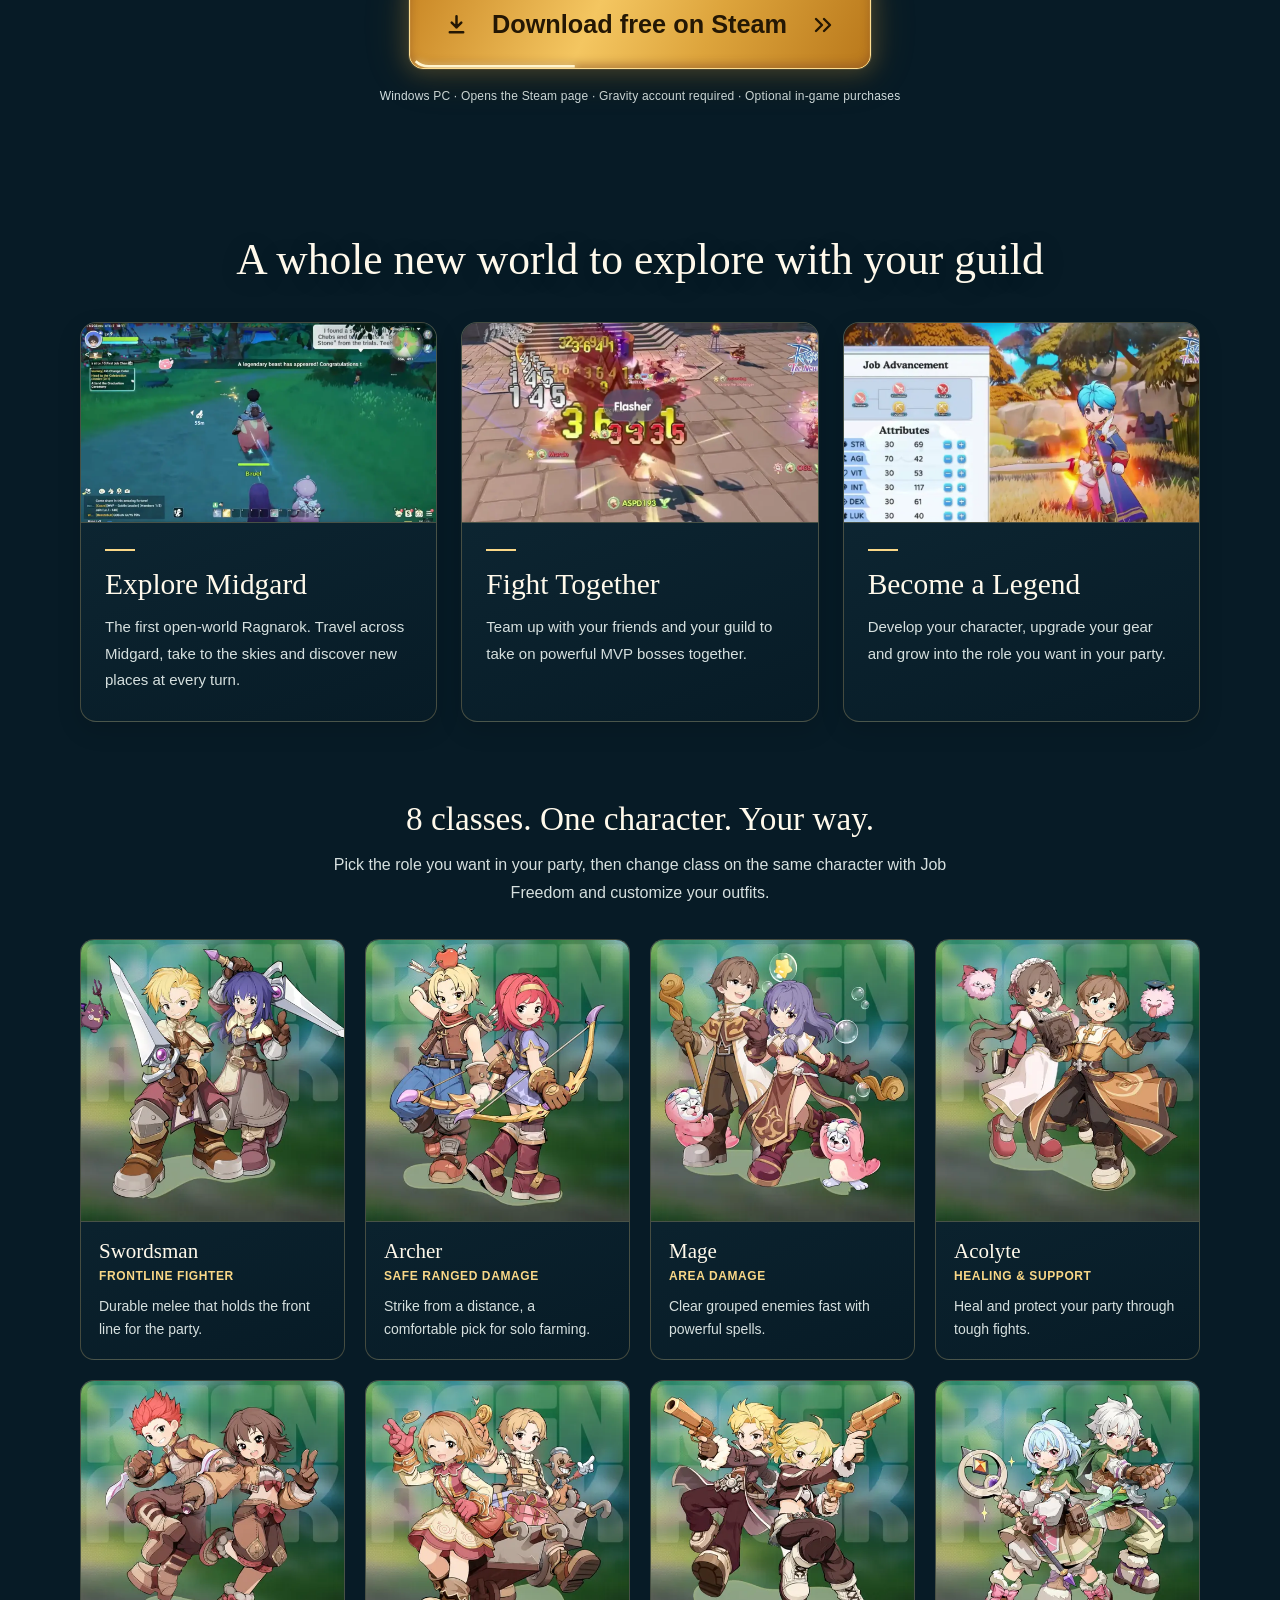
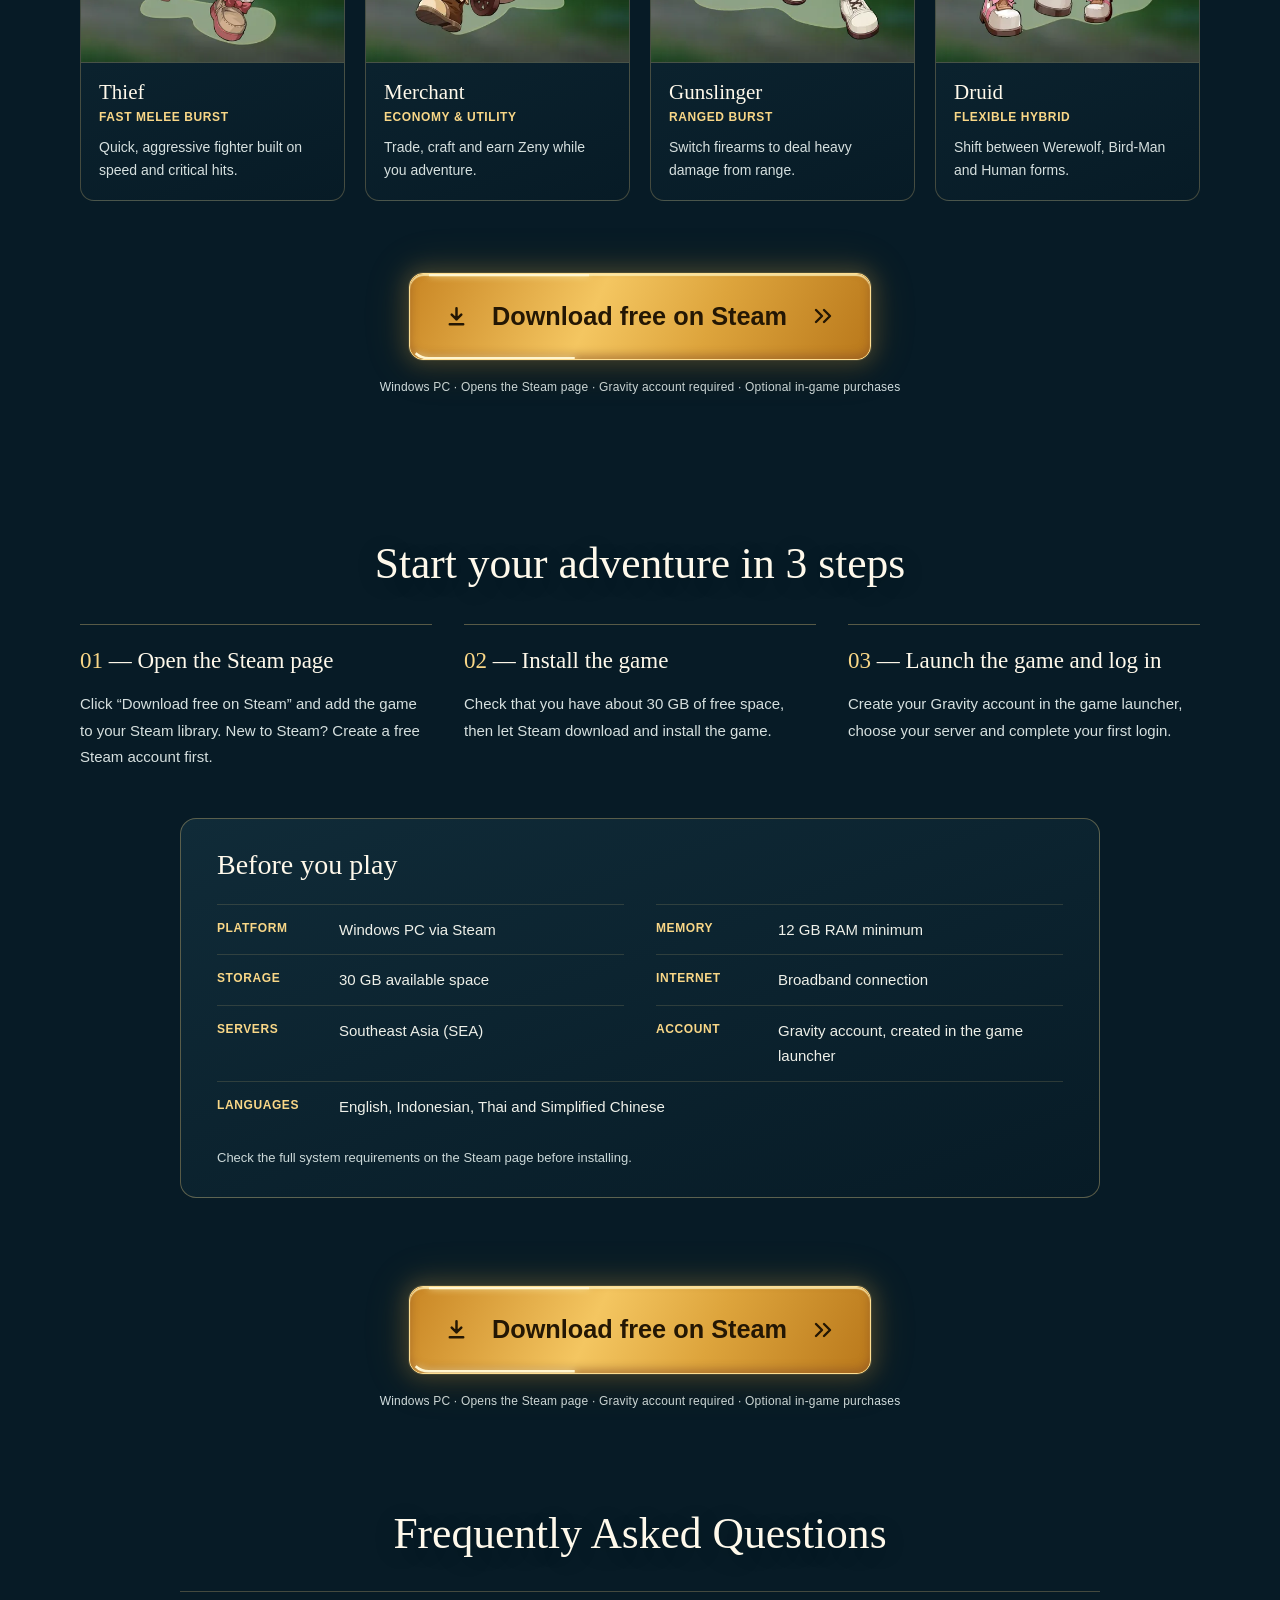
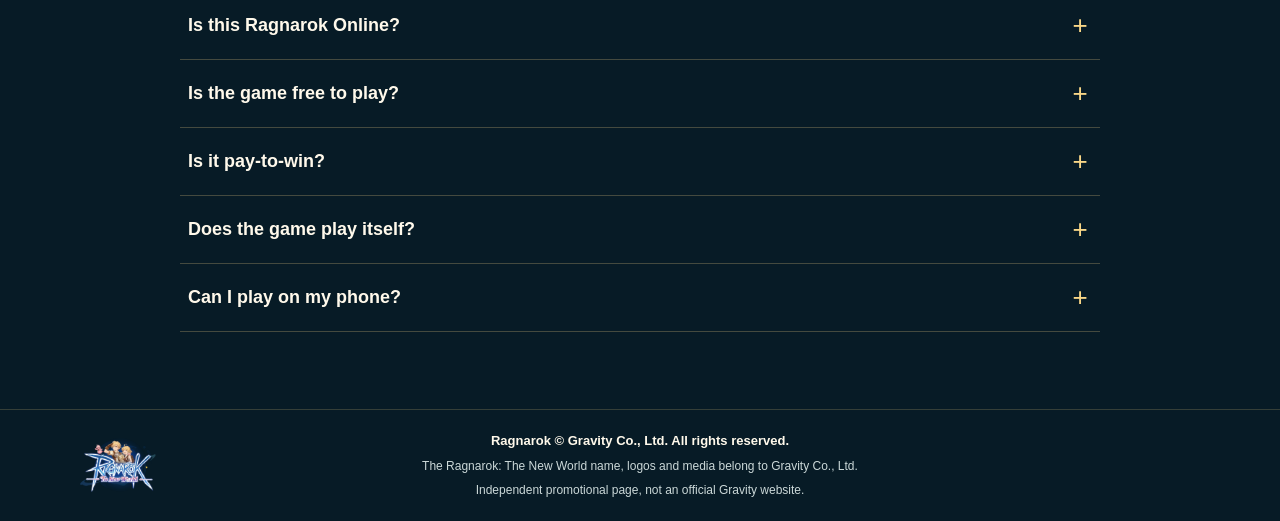
==== commit 9eb53d5f: "Publish TAF 2 landing page: hero video, gameplay carousel, 8 classes, 3 steps, FAQ Replaces the Neo " ====
--- a/index.html
+++ b/index.html
@@ -1,212 +1,299 @@
-<!DOCTYPE html>
+<!doctype html>
 <html lang="en">
 <head>
-<meta charset="UTF-8">
-<meta name="viewport" content="width=device-width, initial-scale=1.0">
-<meta name="description" content="Your legend begins in Midgard. Explore the open world of Ragnarok: The New World, master your class and fight powerful bosses with friends.">
-<meta name="theme-color" content="#05060f">
-<title>Ragnarok: The New World — Your Legend Begins</title>
-<link rel="preconnect" href="https://fonts.googleapis.com">
-<link rel="preconnect" href="https://fonts.gstatic.com" crossorigin>
-<link href="https://fonts.googleapis.com/css2?family=Orbitron:wght@500;700;900&family=Rajdhani:wght@400;500;600;700&display=swap" rel="stylesheet">
-<link rel="stylesheet" href="style.css?v=20261115b">
+  <meta charset="utf-8">
+  <meta name="viewport" content="width=device-width, initial-scale=1">
+  <meta name="description" content="Your legend begins in Midgard. Explore the open world, master your class and take on powerful bosses with your friends and guild. Free download for Windows PC via Steam.">
+  <meta name="theme-color" content="#071b26">
+  <title>Ragnarok: The New World — Download free on Steam</title>
+  <link rel="preload" as="image" href="./assets/images/midgard-poster.webp" fetchpriority="high">
+  <link rel="stylesheet" href="./style.css">
+  <script src="./script.js" defer></script>
 </head>
 <body>
-<div class="bg-fx" aria-hidden="true"></div>
-
-<header class="topbar">
-  <div class="container navwrap">
-    <a class="brand" href="#home" aria-label="Ragnarok The New World home"><span class="brandmark">R</span><span>RAGNAROK<small>THE NEW WORLD</small></span></a>
-    <nav aria-label="Main navigation"><a href="#home">Home</a><a href="#gameplay">Gameplay</a><a href="#explore">Features</a><a href="#faq">FAQ</a></nav>
-    <a class="btn" href="https://store.steampowered.com/app/4212480/Ragnarok_The_New_World/" data-cta="header">Download free on Steam <span>↗</span></a>
-  </div>
-</header>
-
-<main>
-<!-- ========== 1. HERO ========== -->
-<section class="hero" id="home">
-  <div class="container hero-grid">
-    <div>
-      <span class="tag"><i></i>SEA servers · Online now</span>
-      <h1><span class="glitch" data-text="Your legend">Your legend</span><span class="neon">begins in Midgard</span></h1>
-      <p class="hero-copy">Explore the open world of Midgard, master your class and take on powerful bosses with your friends and guild.</p>
-      <div class="hero-actions">
-        <a class="btn" href="https://store.steampowered.com/app/4212480/Ragnarok_The_New_World/" data-cta="hero">Download free on Steam <span>↗</span></a>
-        <button class="btn btn-ghost" id="watchHero" type="button">▶&nbsp; Watch PC gameplay</button>
-      </div>
-      <div class="stats">
-        <div class="stat cut"><strong>OPEN</strong><span>World to explore</span></div>
-        <div class="stat cut"><strong>8</strong><span>Playable classes</span></div>
-        <div class="stat cut"><strong>CO-OP</strong><span>MVP bosses</span></div>
+  <a class="skip-link" href="#main">Skip to content</a>
+  <main id="main">
+    <section class="hero" id="top" aria-labelledby="hero-title">
+      <div class="hero__stage">
+        <video class="hero__video" id="hero-video" loop muted playsinline preload="metadata" poster="./assets/images/midgard-poster.webp" aria-label="Promotional cinematic showing adventurers in Midgard">
+          <source src="./assets/videos/midgard-hero.mp4" type="video/mp4">
+        </video>
+        <div class="hero__shade" aria-hidden="true"></div>
+        <header class="header">
+          <a class="brand-link" href="#top" aria-label="Ragnarok: The New World, back to top">
+            <img class="brand" src="./assets/images/ragnarok-logo.webp" width="420" height="296" alt="" fetchpriority="high">
+          </a>
+          <nav class="nav" aria-label="Main">
+            <button class="nav__toggle" type="button" aria-expanded="false" aria-controls="nav-menu">
+              <svg aria-hidden="true" width="18" height="18" viewBox="0 0 24 24" fill="none"><path d="M4 7h16M4 12h16M4 17h16" stroke="currentColor" stroke-width="2" stroke-linecap="round"/></svg>
+              <span>Menu</span>
+            </button>
+            <ul class="nav__list" id="nav-menu">
+              <li><a href="#top">Home</a></li>
+              <li><a href="#gameplay">Gameplay</a></li>
+              <li><a href="#features">Features</a></li>
+              <li><a href="#faq">FAQ</a></li>
+              <li><a href="#go2offer">Download steps</a></li>
+            </ul>
+          </nav>
+          <a class="header__cta" href="https://store.steampowered.com/app/4212480/Ragnarok_The_New_World/">Download free on Steam</a>
+        </header>
+        <button class="sound-button" id="sound-toggle" type="button" aria-label="Turn video sound on" aria-pressed="false" hidden>
+          <svg aria-hidden="true" width="18" height="18" viewBox="0 0 24 24" fill="none"><path d="m11 5-6 4H2v6h3l6 4V5Z" stroke="currentColor" stroke-width="1.6" stroke-linejoin="round"/><path id="sound-waves" d="m16 9 6 6m0-6-6 6" stroke="currentColor" stroke-width="1.6" stroke-linecap="round"/></svg>
+          <span id="sound-label">Sound on</span>
+        </button>
+      </div>
+      <div class="hero__content">
+        <div class="hero__copy">
+        <h1 id="hero-title">Your legend begins<br> in <em>Midgard.</em></h1>
+        <p class="hero__description">Explore the open world of Midgard, master your class and take on powerful bosses with your friends and guild.</p>
+        </div>
+        <div class="hero__action">
+          <a class="cta" href="https://store.steampowered.com/app/4212480/Ragnarok_The_New_World/" aria-describedby="hero-cta-note">
+            <span class="cta__surface" aria-hidden="true"></span>
+            <svg class="cta__rim" aria-hidden="true" viewBox="0 0 340 76" preserveAspectRatio="none"><rect x="1" y="1" width="338" height="74" rx="13" pathLength="100"/></svg>
+            <svg aria-hidden="true" width="23" height="23" viewBox="0 0 24 24" fill="none"><path d="M12 3.5v11.5m0 0-5-5m5 5 5-5M5 20h14" stroke="currentColor" stroke-width="2.6" stroke-linecap="round" stroke-linejoin="round"/></svg>
+            <span>Download free on Steam</span>
+            <svg class="cta__chevrons" aria-hidden="true" width="24" height="24" viewBox="0 0 24 24" fill="none"><path d="m5 6 6 6-6 6m8-12 6 6-6 6" stroke="currentColor" stroke-width="2.4" stroke-linecap="round" stroke-linejoin="round"/></svg>
+          </a>
+          <span class="cta-note" id="hero-cta-note">Windows PC · Opens the Steam page · Gravity account required · Optional in-game purchases</span>
+        </div>
+      </div>
+    </section>
+    <section class="gameplay" id="gameplay" aria-labelledby="gameplay-title">
+      <div class="gameplay__inner">
+        <h2 id="gameplay-title">See the game in action</h2>
+        <div class="carousel" role="region" aria-roledescription="carousel" aria-labelledby="gameplay-title" tabindex="0" style="--media-ratio:1280 / 800">
+          <div class="carousel__stage">
+            <div class="carousel__backdrop" aria-hidden="true" style="background-image:url('./assets/images/gear-up.webp')"></div>
+            <div class="carousel__card is-active" role="group" aria-roledescription="slide" aria-label="1 of 5: Gear Up" aria-hidden="false" data-title="Gear Up">
+              <video muted playsinline preload="none" width="1280" height="592" poster="./assets/images/gear-up.webp" aria-label="Gear Up" tabindex="-1" disablepictureinpicture>
+                <source src="./assets/videos/gear-up.mp4" type="video/mp4">
+              </video>
+              <button class="carousel__interaction" type="button" tabindex="0" aria-label="Pause Gear Up"></button>
+            </div>
+            <div class="carousel__card is-next" role="group" aria-roledescription="slide" aria-label="2 of 5: Advance Your Class" aria-hidden="true" data-title="Advance Your Class">
+              <video muted playsinline preload="none" width="1280" height="592" poster="./assets/images/advance-your-class.webp" aria-label="Advance Your Class" tabindex="-1" disablepictureinpicture>
+                <source src="./assets/videos/advance-your-class.mp4" type="video/mp4">
+              </video>
+              <button class="carousel__interaction" type="button" tabindex="-1" aria-label="Pause Advance Your Class"></button>
+            </div>
+            <div class="carousel__card is-hidden" role="group" aria-roledescription="slide" aria-label="3 of 5: Face Powerful Monsters" aria-hidden="true" data-title="Face Powerful Monsters">
+              <video muted playsinline preload="none" width="1280" height="592" poster="./assets/images/face-powerful-monsters.webp" aria-label="Face Powerful Monsters" tabindex="-1" disablepictureinpicture>
+                <source src="./assets/videos/face-powerful-monsters.mp4" type="video/mp4">
+              </video>
+              <button class="carousel__interaction" type="button" tabindex="-1" aria-label="Pause Face Powerful Monsters"></button>
+            </div>
+            <div class="carousel__card is-hidden" role="group" aria-roledescription="slide" aria-label="4 of 5: Explore Midgard" aria-hidden="true" data-title="Explore Midgard">
+              <video muted playsinline preload="none" width="1280" height="800" poster="./assets/images/explore-midgard.webp" aria-label="Explore Midgard" tabindex="-1" disablepictureinpicture>
+                <source src="./assets/videos/explore-midgard.mp4" type="video/mp4">
+              </video>
+              <button class="carousel__interaction" type="button" tabindex="-1" aria-label="Pause Explore Midgard"></button>
+            </div>
+            <div class="carousel__card is-previous" role="group" aria-roledescription="slide" aria-label="5 of 5: Join the Battle" aria-hidden="true" data-title="Join the Battle">
+              <video muted playsinline preload="none" width="1280" height="592" poster="./assets/images/join-the-battle.webp" aria-label="Join the Battle" tabindex="-1" disablepictureinpicture>
+                <source src="./assets/videos/join-the-battle.mp4" type="video/mp4">
+              </video>
+              <button class="carousel__interaction" type="button" tabindex="-1" aria-label="Pause Join the Battle"></button>
+            </div>
+          </div>
+          <div class="carousel__controls">
+            <button class="carousel__previous" type="button" aria-label="Previous video"><svg aria-hidden="true" focusable="false" width="46" height="46" viewBox="0 0 48 48" fill="none"><circle cx="24" cy="24" r="19.5" stroke="currentColor" stroke-width="1" opacity=".8"/><g><path d="M29 13 17 24l12 11-3-7-5-4 5-4 3-7Z" fill="currentColor"/><path d="m24 5-2 3 2 2 2-2-2-3Zm0 33-2 2 2 3 2-3-2-2Z" fill="currentColor" opacity=".85"/></g></svg></button>
+            <button class="carousel__next" type="button" aria-label="Next video"><svg aria-hidden="true" focusable="false" width="46" height="46" viewBox="0 0 48 48" fill="none"><circle cx="24" cy="24" r="19.5" stroke="currentColor" stroke-width="1" opacity=".8"/><g transform="rotate(180 24 24)"><path d="M29 13 17 24l12 11-3-7-5-4 5-4 3-7Z" fill="currentColor"/><path d="m24 5-2 3 2 2 2-2-2-3Zm0 33-2 2 2 3 2-3-2-2Z" fill="currentColor" opacity=".85"/></g></svg></button>
+          </div>
+          <p class="carousel__status" aria-live="polite" aria-atomic="true"></p>
+        </div>
+        <p class="carousel__caption" id="gameplay-caption" aria-hidden="true">Gear Up</p>
+        <div class="gameplay__action">
+          <a class="cta" href="https://store.steampowered.com/app/4212480/Ragnarok_The_New_World/" aria-describedby="gameplay-cta-note">
+            <span class="cta__surface" aria-hidden="true"></span>
+            <svg class="cta__rim" aria-hidden="true" viewBox="0 0 340 76" preserveAspectRatio="none"><rect x="1" y="1" width="338" height="74" rx="13" pathLength="100"/></svg>
+            <svg aria-hidden="true" width="23" height="23" viewBox="0 0 24 24" fill="none"><path d="M12 3.5v11.5m0 0-5-5m5 5 5-5M5 20h14" stroke="currentColor" stroke-width="2.6" stroke-linecap="round" stroke-linejoin="round"/></svg>
+            <span>Download free on Steam</span>
+            <svg class="cta__chevrons" aria-hidden="true" width="24" height="24" viewBox="0 0 24 24" fill="none"><path d="m5 6 6 6-6 6m8-12 6 6-6 6" stroke="currentColor" stroke-width="2.4" stroke-linecap="round" stroke-linejoin="round"/></svg>
+          </a>
+          <span class="cta-note" id="gameplay-cta-note">Windows PC · Opens the Steam page · Gravity account required · Optional in-game purchases</span>
+        </div>
+      </div>
+    </section>
+    <section class="benefits" id="features" aria-labelledby="features-title">
+      <div class="benefits__inner">
+        <h2 id="features-title">A whole new world to explore with your guild</h2>
+        <div class="benefits__grid">
+          <article class="benefit-card" aria-labelledby="benefit-title-1">
+            <div class="benefit-card__media">
+              <img class="benefit-card__image" src="./assets/images/explore-midgard.webp" width="1280" height="800" alt="" loading="lazy" decoding="async">
+            </div>
+            <div class="benefit-card__body">
+              <h3 id="benefit-title-1">Explore Midgard</h3>
+              <p>The first open-world Ragnarok. Travel across Midgard, take to the skies and discover new places at every turn.</p>
+            </div>
+          </article>
+          <article class="benefit-card" aria-labelledby="benefit-title-2">
+            <div class="benefit-card__media">
+              <img class="benefit-card__image" src="./assets/images/join-the-battle.webp" width="1280" height="592" alt="" loading="lazy" decoding="async">
+            </div>
+            <div class="benefit-card__body">
+              <h3 id="benefit-title-2">Fight Together</h3>
+              <p>Team up with your friends and your guild to take on powerful MVP bosses together.</p>
+            </div>
+          </article>
+          <article class="benefit-card" aria-labelledby="benefit-title-3">
+            <div class="benefit-card__media">
+              <img class="benefit-card__image" src="./assets/images/advance-your-class.webp" width="1280" height="592" alt="" loading="lazy" decoding="async">
+            </div>
+            <div class="benefit-card__body">
+              <h3 id="benefit-title-3">Become a Legend</h3>
+              <p>Develop your character, upgrade your gear and grow into the role you want in your party.</p>
+            </div>
+          </article>
+        </div>
+        <div class="classes" aria-labelledby="classes-title">
+          <div class="classes__intro">
+            <h3 id="classes-title">8 classes. One character. Your way.</h3>
+            <p>Pick the role you want in your party, then change class on the same character with Job Freedom and customize your outfits.</p>
+          </div>
+          <ul class="classes__grid" role="list">
+            <li class="class-card">
+              <img src="./assets/images/class-swordsman.webp" width="480" height="514" alt="" loading="lazy" decoding="async">
+              <h4>Swordsman</h4>
+              <p class="class-card__role">Frontline fighter</p>
+              <p>Durable melee that holds the front line for the party.</p>
+            </li>
+            <li class="class-card">
+              <img src="./assets/images/class-archer.webp" width="480" height="514" alt="" loading="lazy" decoding="async">
+              <h4>Archer</h4>
+              <p class="class-card__role">Safe ranged damage</p>
+              <p>Strike from a distance, a comfortable pick for solo farming.</p>
+            </li>
+            <li class="class-card">
+              <img src="./assets/images/class-mage.webp" width="480" height="514" alt="" loading="lazy" decoding="async">
+              <h4>Mage</h4>
+              <p class="class-card__role">Area damage</p>
+              <p>Clear grouped enemies fast with powerful spells.</p>
+            </li>
+            <li class="class-card">
+              <img src="./assets/images/class-acolyte.webp" width="480" height="514" alt="" loading="lazy" decoding="async">
+              <h4>Acolyte</h4>
+              <p class="class-card__role">Healing &amp; support</p>
+              <p>Heal and protect your party through tough fights.</p>
+            </li>
+            <li class="class-card">
+              <img src="./assets/images/class-thief.webp" width="480" height="514" alt="" loading="lazy" decoding="async">
+              <h4>Thief</h4>
+              <p class="class-card__role">Fast melee burst</p>
+              <p>Quick, aggressive fighter built on speed and critical hits.</p>
+            </li>
+            <li class="class-card">
+              <img src="./assets/images/class-merchant.webp" width="480" height="514" alt="" loading="lazy" decoding="async">
+              <h4>Merchant</h4>
+              <p class="class-card__role">Economy &amp; utility</p>
+              <p>Trade, craft and earn Zeny while you adventure.</p>
+            </li>
+            <li class="class-card">
+              <img src="./assets/images/class-gunslinger.webp" width="480" height="514" alt="" loading="lazy" decoding="async">
+              <h4>Gunslinger</h4>
+              <p class="class-card__role">Ranged burst</p>
+              <p>Switch firearms to deal heavy damage from range.</p>
+            </li>
+            <li class="class-card">
+              <img src="./assets/images/class-druid.webp" width="480" height="514" alt="" loading="lazy" decoding="async">
+              <h4>Druid</h4>
+              <p class="class-card__role">Flexible hybrid</p>
+              <p>Shift between Werewolf, Bird-Man and Human forms.</p>
+            </li>
+          </ul>
+        </div>
+        <div class="benefits__action">
+          <a class="cta" href="https://store.steampowered.com/app/4212480/Ragnarok_The_New_World/" aria-describedby="features-cta-note">
+            <span class="cta__surface" aria-hidden="true"></span>
+            <svg class="cta__rim" aria-hidden="true" viewBox="0 0 340 76" preserveAspectRatio="none"><rect x="1" y="1" width="338" height="74" rx="13" pathLength="100"/></svg>
+            <svg aria-hidden="true" width="23" height="23" viewBox="0 0 24 24" fill="none"><path d="M12 3.5v11.5m0 0-5-5m5 5 5-5M5 20h14" stroke="currentColor" stroke-width="2.6" stroke-linecap="round" stroke-linejoin="round"/></svg>
+            <span>Download free on Steam</span>
+            <svg class="cta__chevrons" aria-hidden="true" width="24" height="24" viewBox="0 0 24 24" fill="none"><path d="m5 6 6 6-6 6m8-12 6 6-6 6" stroke="currentColor" stroke-width="2.4" stroke-linecap="round" stroke-linejoin="round"/></svg>
+          </a>
+          <span class="cta-note" id="features-cta-note">Windows PC · Opens the Steam page · Gravity account required · Optional in-game purchases</span>
+        </div>
+      </div>
+    </section>
+    <section class="how-to-start" id="go2offer" aria-labelledby="start-title">
+      <div class="how-to-start__inner">
+        <h2 id="start-title">Start your adventure in 3 steps</h2>
+        <ol class="how-to-start__steps" role="list">
+          <li>
+            <h3><span class="how-to-start__number">01</span> — Open the Steam page</h3>
+            <p>Click “Download free on Steam” and add the game to your Steam library. New to Steam? Create a free Steam account first.</p>
+          </li>
+          <li>
+            <h3><span class="how-to-start__number">02</span> — Install the game</h3>
+            <p>Check that you have about 30 GB of free space, then let Steam download and install the game.</p>
+          </li>
+          <li>
+            <h3><span class="how-to-start__number">03</span> — Launch the game and log in</h3>
+            <p>Create your Gravity account in the game launcher, choose your server and complete your first login.</p>
+          </li>
+        </ol>
+        <div class="requirements" aria-labelledby="requirements-title">
+          <h3 id="requirements-title">Before you play</h3>
+          <dl class="requirements__list">
+            <div><dt>Platform</dt><dd>Windows PC via Steam</dd></div>
+            <div><dt>Memory</dt><dd>12 GB RAM minimum</dd></div>
+            <div><dt>Storage</dt><dd>30 GB available space</dd></div>
+            <div><dt>Internet</dt><dd>Broadband connection</dd></div>
+            <div><dt>Servers</dt><dd>Southeast Asia (SEA)</dd></div>
+            <div><dt>Account</dt><dd>Gravity account, created in the game launcher</dd></div>
+            <div class="requirements__wide"><dt>Languages</dt><dd>English, Indonesian, Thai and Simplified Chinese</dd></div>
+          </dl>
+          <p class="requirements__note">Check the full system requirements on the Steam page before installing.</p>
+        </div>
+        <div class="how-to-start__action">
+          <a class="cta" href="https://store.steampowered.com/app/4212480/Ragnarok_The_New_World/" aria-describedby="start-cta-note">
+            <span class="cta__surface" aria-hidden="true"></span>
+            <svg class="cta__rim" aria-hidden="true" viewBox="0 0 340 76" preserveAspectRatio="none"><rect x="1" y="1" width="338" height="74" rx="13" pathLength="100"/></svg>
+            <svg aria-hidden="true" width="23" height="23" viewBox="0 0 24 24" fill="none"><path d="M12 3.5v11.5m0 0-5-5m5 5 5-5M5 20h14" stroke="currentColor" stroke-width="2.6" stroke-linecap="round" stroke-linejoin="round"/></svg>
+            <span>Download free on Steam</span>
+            <svg class="cta__chevrons" aria-hidden="true" width="24" height="24" viewBox="0 0 24 24" fill="none"><path d="m5 6 6 6-6 6m8-12 6 6-6 6" stroke="currentColor" stroke-width="2.4" stroke-linecap="round" stroke-linejoin="round"/></svg>
+          </a>
+          <span class="cta-note" id="start-cta-note">Windows PC · Opens the Steam page · Gravity account required · Optional in-game purchases</span>
+          <p class="mobile-note">On your phone? The Steam version runs on Windows PC. Open this page on your computer to install the game.</p>
+        </div>
+      </div>
+    </section>
+    <section class="faq" id="faq" aria-labelledby="faq-title">
+      <div class="faq__inner">
+        <h2 id="faq-title">Frequently Asked Questions</h2>
+        <details class="faq__item">
+          <summary><span>Is this Ragnarok Online?</span><span class="faq__icon" aria-hidden="true"></span></summary>
+          <p>No. Ragnarok: The New World is a new open-world game released in 2026, set in Midgard. It is not a remake of Ragnarok Online (2002), but you will recognize the world and its spirit.</p>
+        </details>
+        <details class="faq__item">
+          <summary><span>Is the game free to play?</span><span class="faq__icon" aria-hidden="true"></span></summary>
+          <p>Yes. The game is free to download and play on Steam, with optional in-game purchases.</p>
+        </details>
+        <details class="faq__item">
+          <summary><span>Is it pay-to-win?</span><span class="faq__icon" aria-hidden="true"></span></summary>
+          <p>The game includes optional in-game purchases, and player opinions on how much they affect progression are mixed. Since it is free, the best way to decide is to try it yourself before spending anything.</p>
+        </details>
+        <details class="faq__item">
+          <summary><span>Does the game play itself?</span><span class="faq__icon" aria-hidden="true"></span></summary>
+          <p>The game offers an auto mode and offline resource accumulation, which help when you have little time. You can still explore Midgard, fight and take on bosses with your party yourself.</p>
+        </details>
+        <details class="faq__item">
+          <summary><span>Can I play on my phone?</span><span class="faq__icon" aria-hidden="true"></span></summary>
+          <p>This page leads to the Windows PC version on Steam. To install it, open the Steam page on your computer.</p>
+        </details>
+      </div>
+    </section>
+  </main>
+  <footer class="site-footer">
+    <div class="site-footer__inner">
+      <img class="site-footer__logo" src="./assets/images/ragnarok-logo.webp" width="420" height="296" alt="Ragnarok: The New World" loading="lazy">
+      <div class="site-footer__legal">
+        <p class="site-footer__copyright">Ragnarok © Gravity Co., Ltd. All rights reserved.</p>
+        <p>The Ragnarok: The New World name, logos and media belong to Gravity Co., Ltd.</p>
+        <p>Independent promotional page, not an official Gravity website.</p>
       </div>
     </div>
-    <div class="hud">
-      <div class="holo cut">
-        <div class="holo-inner cut"><img src="assets/key-art.webp" width="640" height="360" fetchpriority="high" decoding="async" alt="Official key art of Ragnarok: The New World: adventurers flying over the floating world of Midgard"></div>
-      </div>
-      <span class="holo-badge">FREE TO PLAY</span>
-      <span class="holo-label">MIDGARD // SECTOR 01</span>
-    </div>
-  </div>
-  <div class="ticker" aria-hidden="true"><div class="ticker-track">
-    <span>Open world</span><span>8 classes</span><span>Job Freedom</span><span>Flying mounts</span><span>MVP bosses</span><span>Guild battles</span><span>Legend Cup</span><span>Free on Steam</span>
-    <span>Open world</span><span>8 classes</span><span>Job Freedom</span><span>Flying mounts</span><span>MVP bosses</span><span>Guild battles</span><span>Legend Cup</span><span>Free on Steam</span>
-  </div></div>
-</section>
-
-<!-- ========== 2. GAMEPLAY ========== -->
-<section class="section" id="gameplay">
-  <div class="container">
-    <div class="reveal">
-      <div class="kicker">See the world for yourself</div>
-      <h2 class="title">Step into the <em>adventure</em></h2>
-      <p class="intro">Get a closer look at the PC experience: explore Midgard, discover your combat style and see what awaits beyond the next horizon.</p>
-    </div>
-    <div class="game-frame hud reveal" id="gameFrame">
-      <div class="inner">
-        <img class="game-thumb" id="gameThumb" src="assets/explore-poster.webp" width="560" height="318" loading="lazy" alt="Thumbnail of the Ragnarok: The New World PC gameplay video">
-        <span class="hud-line hud-tl"><span class="rec"></span>LIVE FEED · PC</span>
-        <span class="hud-line hud-tr">SEA-01 // 1080P</span>
-        <span class="hud-line hud-bl">PC Gameplay &amp; Trailer</span>
-        <span class="ring" aria-hidden="true"></span>
-        <button class="playbutton" id="watchFrame" type="button" aria-label="Play the PC gameplay video">▶</button>
-      </div>
-    </div>
-    <div class="video-note"><span>Watch the PC version before you download.</span><span>Video not playing? <a data-yt-link href="https://www.youtube.com/" target="_blank" rel="noopener">Watch it on YouTube ↗</a></span></div>
-    <div class="gallery reveal" id="gallery" aria-label="Screenshots and artwork gallery"></div>
-    <div class="cta-row"><a class="btn" href="https://store.steampowered.com/app/4212480/Ragnarok_The_New_World/" data-cta="after_video">Download free on Steam <span>↗</span></a></div>
-  </div>
-</section>
-
-<!-- ========== 3. FEATURES ========== -->
-<section class="section" id="explore">
-  <div class="container">
-    <div class="reveal">
-      <div class="kicker">Make the world yours</div>
-      <h2 class="title">Adventure <em>your way</em></h2>
-      <p class="intro">Build your character, explore a world without the usual zone boundaries and take on challenges with your party.</p>
-    </div>
-    <div class="cards">
-      <article class="card cut reveal"><div class="card-img"><img src="assets/explore-poster.webp" width="560" height="318" loading="lazy" alt="An adventurer under the night sky of Midgard"></div>
-        <div class="card-body"><span class="card-no">01</span><h3>Explore</h3><p>Discover the open world of Midgard and take to the skies with the game's flying feature.</p></div></article>
-      <article class="card cut reveal"><div class="card-img"><img src="assets/halloween-nights-640.webp" srcset="assets/halloween-nights-640.webp 640w, assets/halloween-nights.webp 1200w" sizes="(max-width:980px) 92vw, 390px" width="1200" height="675" loading="lazy" alt="Adventurers facing a giant boss"></div>
-        <div class="card-body"><span class="card-no">02</span><h3>Fight together</h3><p>Team up with friends and your guild to challenge powerful MVP bosses.</p></div></article>
-      <article class="card cut reveal"><div class="card-img"><img src="assets/legend-cup-640.webp" srcset="assets/legend-cup-640.webp 640w, assets/legend-cup.webp 1200w" sizes="(max-width:980px) 92vw, 390px" width="1200" height="675" loading="lazy" alt="The playable classes of Ragnarok: The New World"></div>
-        <div class="card-body"><span class="card-no">03</span><h3>Become a legend</h3><p>Choose from 8 classes, use Job Freedom to change class on the same character and customize your look with outfits.</p></div></article>
-    </div>
-    <div class="classes cut reveal">
-      <div class="classes-head"><div><div class="kicker">Find your playstyle</div><h3>Eight classes. Your own path.</h3></div><p>Choose the role that fits your way of playing. Switch classes on the same character with Job Freedom.</p></div>
-      <div class="class-grid">
-        <div class="class-item"><span class="class-symbol">♜</span><span>Class 01</span></div>
-        <div class="class-item"><span class="class-symbol">✦</span><span>Class 02</span></div>
-        <div class="class-item"><span class="class-symbol">⚔</span><span>Class 03</span></div>
-        <div class="class-item"><span class="class-symbol">❖</span><span>Class 04</span></div>
-        <div class="class-item"><span class="class-symbol">☼</span><span>Class 05</span></div>
-        <div class="class-item"><span class="class-symbol">➶</span><span>Class 06</span></div>
-        <div class="class-item"><span class="class-symbol">♧</span><span>Class 07</span></div>
-        <div class="class-item"><span class="class-symbol">✧</span><span>Class 08</span></div>
-      </div>
-    </div>
-    <div class="cta-row"><a class="btn" href="https://store.steampowered.com/app/4212480/Ragnarok_The_New_World/" data-cta="after_world">Download free on Steam <span>↗</span></a></div>
-  </div>
-</section>
-
-<!-- ========== 4. EVENTS ========== -->
-<section class="section" id="community">
-  <div class="container">
-    <div class="reveal">
-      <div class="kicker">Join the community</div>
-      <h2 class="title">Midgard is <em>alive</em></h2>
-      <p class="intro">Tournaments, seasonal updates and player contests: there is always something happening in Ragnarok: The New World.</p>
-    </div>
-    <div class="events-grid">
-      <article class="event cut reveal"><img src="assets/legend-cup.webp" width="1200" height="675" loading="lazy" alt="Legend Cup tournament artwork">
-        <div class="event-body"><span class="event-tag">Tournament</span><h3>Legend Cup</h3><p>Form a squad for Valkyrie's Trial Squad Arena or fight with your guild in Odin's Valhalla Guild Battle. Guaranteed prize pool: US$1.01M.</p></div></article>
-      <article class="event cut reveal"><img src="assets/halloween-nights-640.webp" srcset="assets/halloween-nights-640.webp 640w, assets/halloween-nights.webp 1200w" sizes="(max-width:980px) 92vw, 480px" width="1200" height="675" loading="lazy" alt="Halloween Nights update artwork">
-        <div class="event-body"><span class="event-tag">Update</span><h3>Two new class paths</h3><p>The Halloween season is over, but its update stays: Sage and Rogue are now part of the game.</p></div></article>
-      <article class="event cut reveal"><img src="assets/home-decor-contest-640.webp" srcset="assets/home-decor-contest-640.webp 640w, assets/home-decor-contest.webp 1200w" sizes="(max-width:980px) 92vw, 480px" width="1200" height="671" loading="lazy" alt="Home Decor Contest artwork">
-        <div class="event-body"><span class="event-tag">Contest</span><h3>Home Decor Contest</h3><p>Decorate your Home, submit your design and vote for your favorites.</p></div></article>
-    </div>
-  </div>
-</section>
-
-<!-- ========== 5. DOWNLOAD + FAQ ========== -->
-<section class="section" id="go2offer">
-  <div class="container">
-    <div class="reveal">
-      <div class="kicker">Your journey starts here</div>
-      <h2 class="title">Ready to enter <em>Midgard?</em></h2>
-      <p class="intro">A few steps stand between you and your first adventure. Check the essentials before heading to Steam.</p>
-    </div>
-    <div class="panel cut reveal">
-      <div class="panel-top">
-        <div>
-          <div class="kicker">Play on Windows PC</div>
-          <h3>Begin your legend</h3>
-          <p>The button opens the game's page on Steam. Install the game on your Windows PC, then launch it and log in.</p>
-          <div class="pills"><span class="pill">Windows PC</span><span class="pill">Steam</span><span class="pill">SEA servers</span><span class="pill">Free to play</span></div>
-          <a class="btn btn-mega" id="steamButton" href="https://store.steampowered.com/app/4212480/Ragnarok_The_New_World/" data-cta="journey">Download free on Steam <span>↗</span></a>
-          <div class="micro" style="margin-top:14px">Windows PC · Opens the Steam page · Gravity account required · Optional in-game purchases</div>
-        </div>
-        <div>
-          <div class="kicker">System check</div>
-          <div class="meters">
-            <div class="meter"><div class="meter-top"><span>Memory</span><b>12 GB</b></div><div class="bar"><i style="width:75%"></i></div><small>Minimum RAM · 16 GB recommended</small></div>
-            <div class="meter"><div class="meter-top"><span>Storage</span><b>30 GB</b></div><div class="bar"><i style="width:60%"></i></div><small>Free disk space · broadband connection</small></div>
-          </div>
-        </div>
-      </div>
-      <ol class="steps">
-        <li class="step"><span class="step-no">01</span><div><strong>Open the Steam page</strong><span>The button opens the game's page on Steam. It does not launch the game.</span></div></li>
-        <li class="step"><span class="step-no">02</span><div><strong>Install the game</strong><span>Download and install the game on your Windows PC.</span></div></li>
-        <li class="step"><span class="step-no">03</span><div><strong>Launch the game and log in</strong><span>Follow the launcher instructions and complete your first login.</span></div></li>
-      </ol>
-      <div class="specs" id="before">
-        <div class="spec"><h4>Before you play</h4><ul><li><b>Windows PC:</b> Steam lists a minimum of 12 GB RAM (16 GB recommended), 30 GB of storage and a broadband connection.</li><li><b>Languages:</b> English, Indonesian, Thai and Simplified Chinese (interface, voices and subtitles).</li></ul></div>
-        <div class="spec"><h4>Access</h4><ul><li><b>Servers:</b> Southeast Asia (SEA), for smooth play from the Philippines.</li><li><b>Game account:</b> a Gravity account is required through the launcher.</li><li><b>Free to play:</b> with optional in-game purchases.</li></ul></div>
-      </div>
-      <div class="mobile-note">On your phone? This game is for Windows PC: open this page on your computer to download it.</div>
-    </div>
-
-    <div class="faq reveal" id="faq">
-      <div class="kicker">Good to know</div><h3>Frequently asked questions</h3>
-      <div class="faq-list">
-        <details><summary>What happens when I click “Download free on Steam”?</summary><p>It opens the game's Steam page, where you install the game on your Windows PC. It does not launch the game directly: you install it first, then log in from the launcher.</p></details>
-        <details><summary>Which platform is this download for?</summary><p>Windows PC, through Steam. You need a Steam account, and a Gravity account that you create in the game launcher.</p></details>
-        <details><summary>Is installing the game enough to start playing?</summary><p>There's one more step: launch the game and follow the account instructions to log in and begin your adventure.</p></details>
-        <details><summary>Is this Ragnarok Online?</summary><p>No. It's a new game set in the same world of Midgard, with an open world and modern features.</p></details>
-        <details><summary>Does the game play itself?</summary><p>The game includes an auto mode, which you can choose to use for routine tasks. Exploring, building your class and boss fights with your guild are the heart of the game.</p></details>
-        <details><summary>Is it pay-to-win?</summary><p>You can level up, explore and join boss battles without paying. In-game purchases are optional, but players who spend may progress faster and rank higher.</p></details>
-        <details><summary>Can I play at my own pace?</summary><p>Yes. The game includes offline resource accumulation: your character keeps collecting resources while you're away.</p></details>
-      </div>
-    </div>
-  </div>
-</section>
-</main>
-
-<footer><div class="container footer-inner">
-  <span>Made by Groupe 106 V2 as part of a student challenge. Not an official Gravity website.</span>
-  <span>Ragnarok © Gravity Co., Ltd. Not affiliated with or endorsed by Gravity.</span>
-  <a href="#home">Back to top ↑</a>
-</div></footer>
-
-<!-- Bandeau de consentement : n'apparaît que si un Pixel Meta est configuré dans script.js -->
-<div class="consent" id="consentBar" hidden>
-  <p>We use the Meta Pixel to measure our ads. Do you accept?</p>
-  <div><button class="btn" type="button" data-consent="accept">Accept</button><button class="btn btn-ghost" type="button" data-consent="refuse">Refuse</button></div>
-</div>
-
-<div class="modal" id="videoModal" role="dialog" aria-modal="true" aria-label="PC gameplay video">
-  <div class="modal-box modal-video"><button class="close" data-close aria-label="Close">×</button><div class="video-wrap" id="videoWrap"></div><p class="yt-fallback">Video not playing? <a data-yt-link href="https://www.youtube.com/" target="_blank" rel="noopener">Watch it on YouTube ↗</a></p></div>
-</div>
-<div class="modal" id="lightbox" role="dialog" aria-modal="true" aria-label="Image viewer">
-  <figure class="modal-box modal-img"><button class="close" data-close aria-label="Close">×</button>
-    <button class="lb-nav lb-prev" id="lbPrev" aria-label="Previous image">‹</button>
-    <img id="lbImg" src="" alt="">
-    <button class="lb-nav lb-next" id="lbNext" aria-label="Next image">›</button>
-    <figcaption id="lbCap"></figcaption></figure>
-</div>
-
-<script src="script.js?v=20261115b" defer></script>
+  </footer>
 </body>
 </html>
--- a/style.css
+++ b/style.css
@@ -1,290 +1,314 @@
-/* =========================================================
-   Ragnarok: The New World — Landing page (Groupe 106 V2)
-   Style « Neo Midgard » : futuriste, néons, interface de jeu
-   ========================================================= */
-/* =========================================================
-   CHARTE « NEO MIDGARD » — change une couleur ici, elle change partout
-   ========================================================= */
-:root{
-  --bg:#05060f; --bg2:#0a0c1d; --panel:rgba(14,18,40,.62);
-  --cyan:#2de2ff; --magenta:#ff3ec8; --violet:#8b5cff; --gold:#ffd36b;
-  --text:#eef3ff; --muted:#9aa6c7; --line:rgba(45,226,255,.18);
-  --glow-c:0 0 18px rgba(45,226,255,.55); --glow-m:0 0 18px rgba(255,62,200,.5);
-  --max:1200px; --cut:14px;
-  --f-title:'Orbitron',system-ui,sans-serif; --f-body:'Rajdhani',system-ui,sans-serif;
-}
-*{box-sizing:border-box}
-html{scroll-behavior:smooth}
-body{margin:0;background:var(--bg);color:var(--text);font-family:var(--f-body);font-size:17px;line-height:1.55;overflow-x:hidden}
-a{color:inherit;text-decoration:none}button{font:inherit;color:inherit}
-h1,h2,h3,h4,p{margin-top:0}
-img{max-width:100%}
-.container{width:min(var(--max),calc(100% - 48px));margin:auto}
-
-/* ---------- Fond : grille en perspective + halos + scanlines ---------- */
-.bg-fx{position:fixed;inset:0;z-index:-1;pointer-events:none;overflow:hidden;
-  background:radial-gradient(ellipse 60% 40% at 80% 10%,rgba(139,92,255,.22),transparent 70%),
-             radial-gradient(ellipse 50% 35% at 10% 90%,rgba(45,226,255,.14),transparent 70%),var(--bg)}
-.bg-fx:before{content:"";position:absolute;left:-50%;right:-50%;bottom:-10%;height:70%;
-  background-image:linear-gradient(rgba(45,226,255,.16) 1px,transparent 1px),linear-gradient(90deg,rgba(45,226,255,.16) 1px,transparent 1px);
-  background-size:60px 60px;transform:perspective(600px) rotateX(62deg);transform-origin:bottom;
-  mask-image:linear-gradient(0deg,#000 10%,transparent 85%);-webkit-mask-image:linear-gradient(0deg,#000 10%,transparent 85%);
-  animation:gridMove 6s linear infinite}
-.bg-fx:after{content:"";position:absolute;inset:0;background:repeating-linear-gradient(0deg,rgba(255,255,255,.025) 0 1px,transparent 1px 3px)}
-@keyframes gridMove{to{background-position:0 60px,0 0}}
-
-/* ---------- Formes « coupées » typiques des interfaces sci-fi ---------- */
-.cut{clip-path:polygon(var(--cut) 0,100% 0,100% calc(100% - var(--cut)),calc(100% - var(--cut)) 100%,0 100%,0 var(--cut))}
-.hud{position:relative}
-.hud:before,.hud:after{content:"";position:absolute;width:22px;height:22px;border:2px solid var(--cyan);pointer-events:none;z-index:4;filter:drop-shadow(var(--glow-c))}
-.hud:before{top:-6px;left:-6px;border-right:0;border-bottom:0}
-.hud:after{bottom:-6px;right:-6px;border-left:0;border-top:0}
-
-/* ---------- Boutons ---------- */
-.btn{position:relative;display:inline-flex;align-items:center;justify-content:center;gap:10px;padding:15px 26px;
-  font:700 12px/1 var(--f-title);letter-spacing:.14em;text-transform:uppercase;cursor:pointer;border:0;
-  color:#05060f;background:linear-gradient(100deg,var(--cyan),#7cf3ff 45%,var(--gold));
-  clip-path:polygon(12px 0,100% 0,100% calc(100% - 12px),calc(100% - 12px) 100%,0 100%,0 12px);
-  box-shadow:var(--glow-c);transition:transform .2s,filter .2s;overflow:hidden}
-.btn:after{content:"";position:absolute;inset:0;background:linear-gradient(110deg,transparent 30%,rgba(255,255,255,.7) 50%,transparent 70%);transform:translateX(-120%);animation:shine 3.5s ease-in-out infinite}
-.btn:hover{transform:translateY(-2px);filter:brightness(1.12) drop-shadow(0 0 14px rgba(45,226,255,.8))}
-@keyframes shine{0%,60%{transform:translateX(-120%)}100%{transform:translateX(120%)}}
-.btn-ghost{background:rgba(10,14,32,.6);color:var(--text);box-shadow:inset 0 0 0 1px var(--magenta),var(--glow-m)}
-.btn-ghost:after{display:none}
-.btn-ghost:hover{color:var(--magenta)}
-
-/* ---------- Barre du haut ---------- */
-.topbar{position:fixed;inset:0 0 auto;z-index:20;height:74px;display:flex;align-items:center;
-  background:rgba(5,6,15,.55);backdrop-filter:blur(16px);-webkit-backdrop-filter:blur(16px);border-bottom:1px solid var(--line)}
-.topbar:after{content:"";position:absolute;left:0;right:0;bottom:-1px;height:1px;background:linear-gradient(90deg,transparent,var(--cyan),var(--magenta),transparent);opacity:.8}
-.navwrap{display:flex;align-items:center;justify-content:space-between;gap:24px}
-.brand{display:flex;align-items:center;gap:12px;font:900 12px/1.25 var(--f-title);letter-spacing:.18em}
-.brandmark{width:38px;height:38px;display:grid;place-items:center;color:var(--cyan);font:900 18px var(--f-title);
-  border:1.5px solid var(--cyan);clip-path:polygon(50% 0,100% 25%,100% 75%,50% 100%,0 75%,0 25%);box-shadow:inset 0 0 14px rgba(45,226,255,.45)}
-.brand small{display:block;color:var(--magenta);font-size:9px;letter-spacing:.32em}
-nav{display:flex;gap:30px;font:600 14px var(--f-body);letter-spacing:.14em;text-transform:uppercase;color:#c6cfe8}
-nav a{position:relative;padding:6px 0}
-nav a:after{content:"";position:absolute;left:0;bottom:0;width:0;height:2px;background:var(--cyan);box-shadow:var(--glow-c);transition:width .25s}
-nav a:hover{color:var(--cyan)}nav a:hover:after{width:100%}
-.topbar .btn{padding:12px 18px;font-size:10px}
-
-/* ---------- Hero ---------- */
-.hero{position:relative;min-height:100vh;min-height:100svh;display:flex;align-items:center;padding:120px 0 120px;overflow:hidden}
-.hero-grid{display:grid;grid-template-columns:1.05fr .95fr;gap:48px;align-items:center}
-.tag{display:inline-flex;align-items:center;gap:10px;padding:7px 14px;font:700 11px var(--f-title);letter-spacing:.24em;text-transform:uppercase;color:var(--cyan);
-  background:rgba(45,226,255,.08);border:1px solid var(--line)}
-.tag i{width:8px;height:8px;border-radius:50%;background:#3dff9a;box-shadow:0 0 10px #3dff9a;animation:pulse 1.6s infinite}
-@keyframes pulse{50%{opacity:.3}}
-h1{font:900 clamp(40px,6.4vw,86px)/1 var(--f-title);letter-spacing:-.01em;margin:22px 0;text-transform:uppercase}
-h1 .neon{display:block;background:linear-gradient(90deg,var(--cyan),var(--violet) 50%,var(--magenta));-webkit-background-clip:text;background-clip:text;color:transparent;
-  filter:drop-shadow(0 0 22px rgba(139,92,255,.55))}
-.glitch{position:relative;display:inline-block}
-.glitch:before,.glitch:after{content:attr(data-text);position:absolute;inset:0;opacity:.55}
-.glitch:before{color:var(--cyan);transform:translate(2px,0);clip-path:inset(0 0 60% 0);animation:gl 4s infinite steps(1)}
-.glitch:after{color:var(--magenta);transform:translate(-2px,0);clip-path:inset(55% 0 0 0);animation:gl 4s infinite steps(1) reverse}
-@keyframes gl{0%,92%,100%{transform:none;opacity:0}93%{transform:translate(3px,-1px);opacity:.7}95%{transform:translate(-3px,1px);opacity:.7}}
-.hero-copy{font-size:19px;color:#c6cfe8;max-width:540px}
-.hero-actions{display:flex;gap:14px;flex-wrap:wrap;margin:30px 0 18px}
-.micro{font-size:13px;color:var(--muted);letter-spacing:.04em}
-.stats{display:grid;grid-template-columns:repeat(3,1fr);gap:12px;margin-top:40px;max-width:560px}
-.stat{padding:14px 16px;background:var(--panel);border:1px solid var(--line);backdrop-filter:blur(8px)}
-.stat strong{display:block;font:900 22px var(--f-title);color:var(--cyan);text-shadow:var(--glow-c)}
-.stat span{font-size:12px;letter-spacing:.14em;text-transform:uppercase;color:var(--muted)}
-
-.holo{position:relative;padding:10px;background:linear-gradient(135deg,rgba(45,226,255,.5),rgba(139,92,255,.2) 40%,rgba(255,62,200,.5));animation:floaty 7s ease-in-out infinite}
-.holo img{display:block;width:100%;height:auto;aspect-ratio:16/9;object-fit:cover}
-.holo-inner{position:relative;overflow:hidden;background:#000}
-.holo-inner:after{content:"";position:absolute;inset:0;background:linear-gradient(180deg,transparent 0 45%,rgba(45,226,255,.25) 50%,transparent 55%);background-size:100% 220%;animation:scan 4s linear infinite;mix-blend-mode:screen}
-@keyframes scan{from{background-position:0 -100%}to{background-position:0 120%}}
-@keyframes floaty{50%{transform:translateY(-12px)}}
-.holo-label{position:absolute;left:18px;bottom:-14px;z-index:5;padding:6px 12px;background:var(--bg);border:1px solid var(--magenta);color:var(--magenta);font:700 10px var(--f-title);letter-spacing:.2em;box-shadow:var(--glow-m)}
-.holo-badge{position:absolute;right:-12px;top:22px;z-index:5;padding:10px 14px;background:var(--gold);color:#120d00;font:900 12px var(--f-title);letter-spacing:.12em;transform:rotate(4deg);box-shadow:0 0 22px rgba(255,211,107,.6)}
-
-/* ---------- Bandeau défilant ---------- */
-.ticker{position:absolute;left:0;right:0;bottom:0;border-block:1px solid var(--line);background:rgba(5,6,15,.75);overflow:hidden;white-space:nowrap}
-.ticker-track{display:inline-flex;gap:46px;padding:13px 0;animation:tick 30s linear infinite;font:700 13px var(--f-title);letter-spacing:.24em;text-transform:uppercase;color:#c6cfe8}
-.ticker-track span:nth-child(odd){color:var(--cyan)}
-@keyframes tick{to{transform:translateX(-50%)}}
-
-/* ---------- Sections ---------- */
-.section{padding:110px 0;position:relative}
-.kicker{display:flex;align-items:center;gap:12px;font:700 12px var(--f-title);letter-spacing:.3em;text-transform:uppercase;color:var(--magenta)}
-.kicker:before{content:"//";color:var(--cyan)}
-.title{font:900 clamp(30px,4.6vw,56px)/1.05 var(--f-title);text-transform:uppercase;margin:14px 0 16px}
-.title em{font-style:normal;color:var(--cyan);text-shadow:var(--glow-c)}
-.intro{max-width:640px;color:var(--muted);font-size:18px}
-
-/* ---------- Vidéo ---------- */
-.game-frame{margin-top:44px;position:relative;aspect-ratio:16/9;background:#000;border:1px solid var(--line)}
-.game-frame .inner{position:absolute;inset:0;overflow:hidden}
-.game-thumb{position:absolute;inset:0;width:100%;height:100%;object-fit:cover;filter:brightness(.7) saturate(1.1)}
-.game-frame .inner:before{content:"";position:absolute;inset:0;z-index:1;background:linear-gradient(0deg,rgba(5,6,15,.85),transparent 50%),repeating-linear-gradient(0deg,rgba(0,0,0,.18) 0 1px,transparent 1px 3px)}
-.hud-line{position:absolute;z-index:2;font:700 11px var(--f-title);letter-spacing:.2em;color:var(--cyan);text-shadow:var(--glow-c)}
-.hud-tl{top:18px;left:22px}.hud-tr{top:18px;right:22px;color:var(--magenta);text-shadow:var(--glow-m)}
-.hud-bl{bottom:22px;left:22px;color:#fff;text-shadow:none}
-.rec{display:inline-block;width:8px;height:8px;border-radius:50%;background:var(--magenta);margin-right:8px;animation:pulse 1.2s infinite}
-.playbutton{position:absolute;z-index:3;top:50%;left:50%;transform:translate(-50%,-50%);width:96px;height:96px;border:0;cursor:pointer;
-  background:rgba(5,6,15,.55);color:var(--cyan);font-size:30px;clip-path:polygon(50% 0,100% 25%,100% 75%,50% 100%,0 75%,0 25%);
-  box-shadow:inset 0 0 0 2px var(--cyan),inset 0 0 26px rgba(45,226,255,.5);transition:.25s}
-.playbutton:hover{background:var(--cyan);color:#05060f;transform:translate(-50%,-50%) scale(1.08)}
-.ring{position:absolute;z-index:2;top:50%;left:50%;width:150px;height:150px;margin:-75px 0 0 -75px;border-radius:50%;border:1px dashed rgba(45,226,255,.6);animation:spin 14s linear infinite}
-@keyframes spin{to{transform:rotate(360deg)}}
-.game-frame iframe{position:absolute;inset:0;width:100%;height:100%;border:0;z-index:5}
-.game-frame.playing .playbutton,.game-frame.playing .ring,.game-frame.playing .hud-line{display:none}
-.video-note{display:flex;justify-content:space-between;gap:20px;margin-top:16px;color:var(--muted);font-size:14px}
-.gallery{display:grid;grid-template-columns:repeat(5,1fr);gap:12px;margin-top:22px}
-.gallery button{position:relative;padding:0;border:0;cursor:pointer;aspect-ratio:16/10;overflow:hidden;background:#0a0c1d;box-shadow:inset 0 0 0 1px var(--line)}
-.gallery img{width:100%;height:100%;object-fit:cover;display:block;opacity:.75;transition:.35s}
-.gallery button:hover img{opacity:1;transform:scale(1.08)}
-.gallery button:after{content:"";position:absolute;inset:0;box-shadow:inset 0 0 0 1px var(--cyan);opacity:0;transition:.3s}
-.gallery button:hover:after{opacity:1}
-
-/* ---------- Cartes ---------- */
-.cards{display:grid;grid-template-columns:repeat(3,1fr);gap:20px;margin-top:48px}
-.card{position:relative;background:var(--panel);backdrop-filter:blur(10px);border:1px solid var(--line);transition:transform .3s,box-shadow .3s}
-.card:hover{transform:translateY(-6px);box-shadow:0 16px 40px rgba(0,0,0,.4),0 0 0 1px var(--cyan),var(--glow-c)}
-.card-img{aspect-ratio:16/9;overflow:hidden;position:relative}
-.card-img img{width:100%;height:100%;object-fit:cover;display:block;transition:transform .6s}
-.card:hover .card-img img{transform:scale(1.07)}
-.card-img:after{content:"";position:absolute;inset:0;background:linear-gradient(0deg,rgba(10,12,29,1),transparent 60%)}
-.card-body{padding:4px 26px 28px;position:relative}
-.card-no{position:absolute;right:22px;top:-26px;font:900 44px var(--f-title);color:transparent;-webkit-text-stroke:1px rgba(45,226,255,.5)}
-.card h3{font:700 22px var(--f-title);text-transform:uppercase;letter-spacing:.06em;margin:0 0 10px}
-.card p{color:var(--muted);font-size:16px;margin:0}
-
-/* ---------- Classes ---------- */
-.classes{margin-top:70px;padding:36px;background:var(--panel);border:1px solid var(--line);backdrop-filter:blur(10px)}
-.classes-head{display:flex;justify-content:space-between;align-items:end;gap:24px;margin-bottom:28px}
-.classes-head h3{font:900 28px var(--f-title);text-transform:uppercase;margin:10px 0 0}
-.classes-head p{color:var(--muted);max-width:360px;margin:0}
-.class-grid{display:grid;grid-template-columns:repeat(4,1fr);gap:12px}
-.class-item{padding:22px 12px;text-align:center;background:rgba(45,226,255,.04);border:1px solid var(--line);transition:.25s}
-.class-item:hover{background:rgba(255,62,200,.08);border-color:var(--magenta);box-shadow:var(--glow-m)}
-.class-symbol{display:grid;place-items:center;width:52px;height:52px;margin:0 auto 10px;font-size:24px;color:var(--cyan);
-  clip-path:polygon(50% 0,100% 25%,100% 75%,50% 100%,0 75%,0 25%);background:rgba(45,226,255,.12)}
-.class-item span:last-child{font:700 11px var(--f-title);letter-spacing:.16em;text-transform:uppercase;color:#d0d8f0}
-
-/* ---------- Événements ---------- */
-.events-grid{display:grid;grid-template-columns:1.3fr 1fr;grid-template-rows:auto auto;gap:20px;margin-top:48px}
-.event{position:relative;overflow:hidden;border:1px solid var(--line);background:#0a0c1d;min-height:240px}
-.event:first-child{grid-row:span 2}
-.event img{position:absolute;inset:0;width:100%;height:100%;object-fit:cover;transition:transform .6s}
-.event:hover img{transform:scale(1.06)}
-.event:before{content:"";position:absolute;inset:0;z-index:1;background:linear-gradient(0deg,rgba(5,6,15,.96) 8%,rgba(5,6,15,.35) 55%,transparent)}
-.event-body{position:absolute;z-index:2;left:0;right:0;bottom:0;padding:24px 26px}
-.event-tag{display:inline-block;padding:5px 10px;font:700 10px var(--f-title);letter-spacing:.2em;text-transform:uppercase;color:#05060f;background:var(--cyan);margin-bottom:10px}
-.event:nth-child(2) .event-tag{background:var(--magenta)}.event:nth-child(3) .event-tag{background:var(--gold)}
-.event h3{font:900 22px var(--f-title);text-transform:uppercase;margin:0 0 6px}
-.event p{color:#c6cfe8;font-size:15px;margin:0;max-width:520px}
-
-/* ---------- Téléchargement ---------- */
-.panel{margin-top:44px;padding:clamp(24px,5vw,52px);background:var(--panel);border:1px solid rgba(45,226,255,.35);backdrop-filter:blur(12px);
-  box-shadow:inset 0 0 60px rgba(45,226,255,.06)}
-.panel-top{display:grid;grid-template-columns:1.1fr .9fr;gap:44px;align-items:start}
-.panel h3{font:900 34px var(--f-title);text-transform:uppercase;margin:12px 0}
-.panel p{color:var(--muted)}
-.pills{display:flex;flex-wrap:wrap;gap:8px;margin:20px 0 24px}
-.pill{padding:7px 12px;font:700 10px var(--f-title);letter-spacing:.14em;text-transform:uppercase;color:var(--cyan);border:1px solid var(--line);background:rgba(45,226,255,.06)}
-.meters{display:grid;gap:14px;margin-top:16px}
-.meter{padding:16px 18px;background:rgba(5,6,15,.55);border:1px solid var(--line)}
-.meter-top{display:flex;justify-content:space-between;font:700 12px var(--f-title);letter-spacing:.16em;text-transform:uppercase}
-.meter-top b{color:var(--cyan);font-size:18px}
-.bar{height:6px;margin-top:10px;background:rgba(255,255,255,.08);overflow:hidden}
-.bar i{display:block;height:100%;background:linear-gradient(90deg,var(--cyan),var(--magenta));box-shadow:var(--glow-c)}
-.meter small{display:block;margin-top:8px;color:var(--muted);font-size:13px}
-.steps{position:relative;display:grid;grid-template-columns:repeat(3,1fr);gap:20px;margin-top:46px;padding-top:34px;border-top:1px solid var(--line)}
-.step{display:flex;gap:16px;align-items:flex-start}
-.step-no{flex:none;display:grid;place-items:center;width:52px;height:52px;font:900 16px var(--f-title);color:#05060f;background:var(--cyan);
-  clip-path:polygon(50% 0,100% 25%,100% 75%,50% 100%,0 75%,0 25%)}
-.step:nth-child(2) .step-no{background:var(--violet);color:#fff}.step:nth-child(3) .step-no{background:var(--magenta);color:#fff}
-.step strong{display:block;font:700 14px var(--f-title);letter-spacing:.08em;text-transform:uppercase;margin-bottom:4px}
-.step span{color:var(--muted);font-size:15px}
-.specs{display:grid;grid-template-columns:1fr 1fr;gap:20px;margin-top:34px}
-.spec{padding:22px;background:rgba(5,6,15,.55);border:1px solid var(--line)}
-.spec h4{font:700 12px var(--f-title);letter-spacing:.2em;text-transform:uppercase;color:var(--magenta);margin:0 0 12px}
-.spec ul{margin:0;padding-left:18px;color:var(--muted);font-size:15px}
-.spec li::marker{color:var(--cyan)}
-.mobile-note{margin-top:20px;padding:14px 18px;font-size:15px;color:#d0d8f0;background:rgba(255,211,107,.07);border-left:3px solid var(--gold)}
-
-/* ---------- FAQ ---------- */
-.faq{margin-top:80px}
-.faq h3{font:900 30px var(--f-title);text-transform:uppercase;margin:12px 0 24px}
-.faq-list{display:grid;gap:10px}
-details{background:var(--panel);border:1px solid var(--line);padding:0 22px;transition:border-color .2s}
-details[open]{border-color:var(--cyan);box-shadow:var(--glow-c)}
-summary{cursor:pointer;list-style:none;display:flex;justify-content:space-between;gap:20px;padding:18px 0;font:700 15px var(--f-title);letter-spacing:.04em}
-summary::-webkit-details-marker{display:none}
-summary:after{content:"+";color:var(--cyan);font-size:22px;line-height:1}
-details[open] summary:after{content:"−";color:var(--magenta)}
-details p{color:var(--muted);margin:0 0 20px;max-width:820px}
-
-footer{border-top:1px solid var(--line);padding:30px 0;color:#7d88aa;font:600 12px var(--f-body);letter-spacing:.12em;text-transform:uppercase}
-.footer-inner{display:flex;justify-content:space-between;gap:20px;flex-wrap:wrap}
-
-/* ---------- Fenêtres ---------- */
-.modal{display:none;position:fixed;inset:0;z-index:40;background:rgba(2,3,8,.9);backdrop-filter:blur(6px);align-items:center;justify-content:center;padding:56px 24px 24px}
-.modal.open{display:flex}
-.modal-box{position:relative;width:100%}
-.modal-video{max-width:980px}
-.video-wrap{aspect-ratio:16/9;background:#000;border:1px solid var(--cyan);box-shadow:var(--glow-c)}
-.video-wrap iframe{width:100%;height:100%;border:0;display:block}
-.modal-img{max-width:1100px;margin:0;text-align:center}
-.modal-img img{max-height:78vh;display:block;margin:auto;border:1px solid var(--cyan);box-shadow:var(--glow-c)}
-.modal-img figcaption{color:var(--muted);margin-top:12px;font-size:15px}
-.close{position:absolute;right:0;top:-46px;width:38px;height:38px;background:none;border:1px solid var(--magenta);color:var(--magenta);font-size:22px;cursor:pointer}
-.lb-nav{position:absolute;top:50%;transform:translateY(-50%);width:46px;height:46px;cursor:pointer;background:rgba(5,6,15,.75);border:1px solid var(--cyan);color:var(--cyan);font-size:22px}
-.lb-prev{left:-60px}.lb-next{right:-60px}
-
-/* ---------- Apparition au défilement ---------- */
-.reveal{opacity:0;transform:translateY(28px);transition:opacity .7s,transform .7s}
-.reveal.visible{opacity:1;transform:none}
-
-/* ---------- Responsive ---------- */
-@media(max-width:1200px){.lb-prev{left:8px}.lb-next{right:8px}}
-@media(max-width:980px){
-  nav{display:none}
-  .hero-grid,.panel-top{grid-template-columns:1fr}
-  .hero{padding-bottom:110px}
-  .holo{max-width:620px}
-  .cards{grid-template-columns:1fr}
-  .events-grid{grid-template-columns:1fr}.event:first-child{grid-row:auto;min-height:320px}
-  .gallery{grid-template-columns:repeat(3,1fr)}
-  .classes-head{display:block}.classes-head p{margin-top:10px}
-}
-@media(max-width:560px){
-  body{font-size:16px}
-  .container{width:calc(100% - 32px)}
-  .topbar{height:64px}.brand{font-size:10px}.brandmark{width:32px;height:32px}
-  .topbar .btn{padding:10px 12px;font-size:9px;letter-spacing:.08em}
-  .hero{padding-top:100px}
-  .hero-actions{flex-direction:column;align-items:stretch}.hero-actions .btn{width:100%}
-  .stats{gap:8px}.stat{padding:10px}.stat strong{font-size:17px}.stat span{font-size:10px}
-  .holo-badge{right:-4px}
-  .section{padding:80px 0}
-  .playbutton{width:72px;height:72px;font-size:22px}.ring{width:110px;height:110px;margin:-55px 0 0 -55px}
-  .hud-tr{display:none}
-  .video-note{flex-direction:column;gap:4px}
-  .gallery{grid-template-columns:repeat(2,1fr)}
-  .classes{padding:20px}.class-grid{grid-template-columns:repeat(2,1fr)}
-  .steps,.specs{grid-template-columns:1fr}
-  .footer-inner{display:block}.footer-inner span{display:block;margin:6px 0}
-}
-@media(prefers-reduced-motion:reduce){*,*:before,*:after{animation:none!important;transition:none!important}.reveal{opacity:1;transform:none}}
-
-/* ---------- Ajouts : boutons après sections, bouton final, consentement ---------- */
-.cta-row{margin-top:32px}
-.btn-mega{padding:20px 34px;font-size:14px}
-.btn-mega.highlight{animation:offerPop .7s ease}
-@keyframes offerPop{40%{transform:scale(1.08)}}
-ol.steps{list-style:none;margin-bottom:0;padding-left:0}
-.spec li b{color:var(--text)}
-.footer-inner a:hover{color:var(--cyan)}
-.consent{position:fixed;left:16px;right:16px;bottom:16px;z-index:50;max-width:620px;margin:auto;display:flex;gap:16px;align-items:center;justify-content:space-between;
-  padding:16px 20px;background:rgba(10,12,29,.95);border:1px solid var(--cyan);box-shadow:var(--glow-c);backdrop-filter:blur(12px)}
-.consent[hidden]{display:none}
-.consent p{margin:0;font-size:15px}
-.consent div{display:flex;gap:8px;flex:none}
-.consent .btn{padding:11px 16px;font-size:10px}
-@media(max-width:560px){.consent{flex-direction:column;align-items:stretch}.consent div .btn{flex:1}.cta-row .btn{width:100%}}
-.yt-fallback{margin:12px 0 0;text-align:center;color:var(--muted);font-size:14px}
-.yt-fallback a,.video-note a{color:var(--cyan);text-decoration:underline}
+:root{color-scheme:dark;--ink:#071b26;--white:#fff9eb;--gold:#f9d787;font-family:Arial,Helvetica,sans-serif;background:var(--ink);color:var(--white)}
+*{box-sizing:border-box}body{margin:0}button,a{-webkit-tap-highlight-color:transparent}button{font:inherit}a{color:inherit}button:focus-visible,a:focus-visible{outline:3px solid #fff;outline-offset:6px}.skip-link{position:fixed;top:12px;left:12px;transform:translateY(-160%);z-index:10;padding:12px;background:#fff;color:#091c27}.skip-link:focus{transform:translateY(0)}
+.hero{position:relative;isolation:isolate;background:var(--ink);max-width:1920px;margin:0 auto}.hero__stage{position:relative;width:100%;aspect-ratio:16/9;background:#071b26}.hero__video{display:block;width:100%;height:100%;object-fit:contain;object-position:center}.hero__shade{position:absolute;inset:0;pointer-events:none;background:linear-gradient(90deg,rgba(4,17,25,.72) 0%,rgba(4,17,25,.45) 45%,transparent 78%),linear-gradient(180deg,rgba(4,17,25,.15) 0%,transparent 25%,rgba(4,17,25,.08) 34%,rgba(4,17,25,.72) 66%,rgba(4,17,25,.97) 100%)}
+.header{position:absolute;top:24px;left:4%;right:4%;display:flex;justify-content:space-between;align-items:flex-start;gap:24px;z-index:2}.brand-link{display:block;margin-right:auto;border-radius:6px}.brand{display:block;width:clamp(110px,12vw,175px);height:auto;filter:drop-shadow(0 4px 10px #05172288)}.sound-button{position:absolute;right:4%;bottom:24px;z-index:2;display:flex;align-items:center;gap:9px;min-height:44px;padding:0 15px;background:#071b26b8;color:#fff9eb;border:1px solid #fff6;border-radius:5px;font-size:12px;cursor:pointer;backdrop-filter:blur(8px)}.sound-button[hidden]{display:none}.sound-button:hover{background:#163543}
+/* Top bar: menu links scroll within the page; only the gold button opens Steam. Never sticky. */
+.nav{position:relative}
+.header{z-index:3}
+.nav__toggle{display:none;align-items:center;gap:8px;min-height:44px;padding:0 14px;background:#071b26cc;color:var(--white);border:1px solid #fff6;border-radius:6px;font-size:14px;cursor:pointer;backdrop-filter:blur(8px)}
+.nav__list{display:flex;align-items:center;gap:2px;margin:0;padding:4px;list-style:none;background:#071b26b8;border:1px solid #ffffff2e;border-radius:8px;backdrop-filter:blur(8px)}
+.nav__list a{display:flex;align-items:center;min-height:40px;padding:0 13px;border-radius:5px;color:var(--white);font-size:14px;text-decoration:none;white-space:nowrap}
+.nav__list a:hover{background:#ffffff1a;color:var(--gold)}
+.nav__list a:focus-visible,.nav__toggle:focus-visible{outline:2px solid var(--gold);outline-offset:2px}
+.header__cta{display:flex;align-items:center;min-height:50px;padding:0 20px;border:1px solid #ffe5a1;border-radius:8px;background:linear-gradient(115deg,#c98624 0%,#f4c661 45%,#dda43c 70%,#b9781b 100%);color:#241704;font-size:15px;font-weight:700;text-decoration:none;white-space:nowrap;box-shadow:0 3px 0 #754410,0 6px 16px #0007;transition:transform .2s ease,box-shadow .2s ease}
+.header__cta:hover{transform:translateY(-2px);box-shadow:0 5px 0 #754410,0 8px 20px #0008,0 0 16px #ffc95777}
+@media(max-width:1100px){.nav__list a{padding:0 9px;font-size:13px}.header__cta{padding:0 14px;font-size:14px}}
+@media(max-width:900px){
+  .header.has-js-nav .nav__toggle{display:flex}
+  .header.has-js-nav .nav__list{display:none;position:absolute;top:calc(100% + 8px);right:0;z-index:5;flex-direction:column;align-items:stretch;min-width:200px;padding:6px;background:#071b26f2}
+  .header.has-js-nav.is-nav-open .nav__list{display:flex}
+  .nav__list a{min-height:44px;font-size:15px;padding:0 14px}
+  .header{align-items:center}
+}
+@media(max-width:600px){.header__cta{display:none}}
+
+.hero__content{position:absolute;bottom:126.6px;left:4%;width:92%;text-align:left}h1{font-family:Georgia,'Times New Roman',serif;font-weight:400;font-size:clamp(41.8px,4.675vw,79.2px);line-height:1.04;letter-spacing:-1.6px;margin:0;text-shadow:0 2px 18px #0008}h1 em{font-style:normal;color:var(--gold)}.hero__description{font-size:16.1px;line-height:1.7;color:#eef0e9;max-width:585px;margin:17px 0 40px;text-wrap:pretty;text-shadow:0 2px 8px #000}.hero__action{display:flex;align-items:center;flex-direction:column;gap:18px;padding-top:12px}/* One shared cycle moves the entire clickable button, including its label. */
+.cta{--cta-cycle:2.2s;--cta-rise:-16px;--cta-scale:1.09;position:relative;isolation:isolate;display:inline-flex;align-items:center;justify-content:center;gap:24px;min-width:391px;max-width:calc(100% / 1.09);min-height:87.4px;padding:23px 34.5px;border:1px solid #ffe5a1;border-radius:14px;background:#b97619;color:#241704;text-decoration:none;font-size:25.3px;font-weight:700;box-shadow:0 5px 0 #754410,0 10px 24px #0008,0 0 18px #efa82a55;transform-origin:center;animation:cta-lift var(--cta-cycle) ease-in-out infinite;transition:box-shadow .2s ease}
+.cta:before{content:"";position:absolute;inset:0;border-radius:inherit;pointer-events:none;box-shadow:0 0 20px 5px #ffc95799,0 0 42px 10px #e69b264d;opacity:.35;animation:cta-halo var(--cta-cycle) ease-in-out infinite}
+.cta > *{position:relative;z-index:2;flex-shrink:0;pointer-events:none}
+.cta__surface{position:absolute;inset:0;z-index:0;overflow:hidden;border-radius:inherit;background:linear-gradient(115deg,#c98624 0%,#f4c661 40%,#dda43c 65%,#b9781b 100%);box-shadow:inset 0 2px 1px #fff1b8cc,inset 0 -4px 8px #834b2580;pointer-events:none}
+.cta__surface:after{content:"";position:absolute;inset:-40% -65%;background:linear-gradient(115deg,transparent 37%,#fff5ce88 45%,#fffbe3dd 50%,#fff5ce88 55%,transparent 63%);transform:translateX(-65%);opacity:0;animation:cta-sweep var(--cta-cycle) ease-in-out infinite}
+.cta .cta__rim{position:absolute;inset:0;z-index:1;width:100%;height:100%;overflow:hidden;border-radius:inherit;pointer-events:none}
+.cta__rim rect{fill:none;stroke:#fff5cf;stroke-width:2.5;vector-effect:non-scaling-stroke;stroke-dasharray:20 80;filter:drop-shadow(0 0 3px #fff1ab);animation:cta-trace var(--cta-cycle) linear infinite}
+.cta:is(:hover,:focus-visible){animation:none;transform:translateY(var(--cta-rise)) scale(var(--cta-scale));box-shadow:0 7px 0 #754410,0 14px 28px #0008,0 0 30px 7px #ffc95799}
+.cta:is(:hover,:focus-visible):before{animation:none;opacity:1}
+.cta:is(:hover,:focus-visible) .cta__surface:after{animation:none;opacity:0}
+.cta:is(:hover,:focus-visible) .cta__rim rect{animation:none;stroke-dasharray:none}
+.cta{white-space:nowrap}
+.cta-note{max-width:100%;font-size:12px;line-height:1.6;letter-spacing:.2px;color:#d3dfe0;text-align:center;text-wrap:balance}
+@keyframes cta-lift{0%,85%,100%{transform:translateY(0) scale(1)}35%,55%{transform:translateY(var(--cta-rise)) scale(var(--cta-scale))}}
+@keyframes cta-halo{0%,85%,100%{opacity:.35}35%,55%{opacity:1}}
+@keyframes cta-sweep{0%{transform:translateX(-65%);opacity:0}20%{opacity:.8}55%{opacity:.95}85%,100%{transform:translateX(65%);opacity:0}}
+@keyframes cta-trace{from{stroke-dashoffset:0}to{stroke-dashoffset:-100}}
+/* Reduce the upward offset on compact desktops to leave room below the logo. */
+@media(min-width:901px) and (max-width:1100px){.hero__content{bottom:calc(clamp(20px,calc(25vw - 205px),70px) + 56.6px)}.hero__description{margin-bottom:22px}}
+/* On small screens the full landscape frame stays intact. Copy moves below it. */
+@media(max-width:900px){.hero__content{position:relative;bottom:auto;left:auto;transform:none;width:100%;text-align:center;padding:26px 7% 34px}.hero__shade{background:linear-gradient(180deg,#071b2625 0%,transparent 70%,#071b26 100%)}.header{top:16px;left:5%;right:5%}.brand{width:110px}h1{font-size:clamp(36px,6vw,52px);letter-spacing:-1.1px}.hero__description{font-size:14px;max-width:540px;line-height:1.8;margin:20px auto 28px}.hero__action{padding-top:8px}.cta{--cta-rise:-10px;--cta-scale:1.05;min-width:min(360px,calc(100% / 1.05));width:auto;max-width:calc(100% / 1.05);min-height:74px;padding:20px 26px;gap:16px;font-size:20px}.sound-button{bottom:12px;right:5%}}
+@media(max-width:480px){.header{top:12px;left:16px;right:16px}.brand{width:90px}.sound-button{font-size:10px;padding:0 10px;min-height:44px;gap:6px}.sound-button svg{width:16px}.hero__content{padding:25px 22px 32px}h1{font-size:clamp(30px,8.8vw,42px);line-height:1.1}.hero__description{font-size:13px;line-height:1.85;margin:19px auto 27px}.cta{width:calc(100% / 1.05);min-width:0;max-width:340px;min-height:70px;padding:18px 14px;gap:10px;font-size:17px}.cta__chevrons{display:none}.cta-note{font-size:11px}.sound-button{bottom:8px;right:16px}}
+@media(prefers-reduced-motion:reduce){*,*:before,*:after{animation:none!important;transition:none!important;scroll-behavior:auto!important}}
+
+@media(prefers-reduced-motion:reduce){.cta,.cta:is(:hover,:focus-visible){animation:none;transform:none;box-shadow:0 5px 0 #754410,0 10px 24px #0008,0 0 30px 7px #ffc95799}.cta:before{opacity:1}.cta__surface:after{opacity:0}.cta__rim rect{stroke-dasharray:none}}
+
+/* Center the copy between the logo and the CTA's raised, glowing footprint.
+   The action keeps its original anchor without an empty terms row. */
+.hero__copy{display:contents}
+@media(min-width:901px){
+  .hero__content{top:calc(24px + clamp(110px,12vw,175px) * 296 / 420);display:grid;grid-template-rows:minmax(0,1fr) auto}
+  .hero__copy{display:block;align-self:center;margin-bottom:48px;text-align:left}
+  .hero__description{font-size:17.5px;line-height:1.75;max-width:640px;margin:10px 0 0}
+}
+@media(min-width:901px) and (max-width:1200px){
+  .hero__copy h1 br{display:none}
+  .hero__description{margin-top:8px}
+}
+
+/* Gameplay stays separate from the Hero and shares its gold CTA. */
+.gameplay{background:var(--ink);padding:clamp(48px,6vw,96px) 22px 64px}
+.gameplay__inner{width:100%;max-width:1120px;margin:0 auto}
+.gameplay h2{margin:0 0 clamp(24px,3vw,40px);font-family:Georgia,'Times New Roman',serif;font-size:clamp(30px,3.4vw,52px);font-weight:400;line-height:1.15;text-align:center;text-wrap:balance;color:var(--white)}
+.gameplay__video{display:block;width:100%;height:auto;object-fit:contain;background:#030c12;border:1px solid #f9d78755;border-radius:10px;box-shadow:0 16px 48px #0005}
+.gameplay__video:focus-visible{outline:3px solid var(--gold);outline-offset:6px}
+.gameplay__action{display:flex;align-items:center;flex-direction:column;gap:18px;padding-top:72px}
+@media(max-width:900px){.gameplay__action{padding-top:60px}}
+.carousel__caption{margin:20px 0 0;font-family:Georgia,'Times New Roman',serif;font-size:clamp(19px,1.8vw,24px);line-height:1.3;text-align:center;color:var(--gold)}
+
+/* Gameplay carousel: only the decorative backdrop is cropped. */
+.carousel{position:relative;isolation:isolate}
+.carousel:focus-visible{outline:3px solid var(--gold);outline-offset:6px;border-radius:16px}
+.carousel__stage{position:relative;aspect-ratio:calc(var(--media-ratio) / .82);overflow:hidden;border-radius:20px;background:#030c12}
+.carousel__backdrop{position:absolute;inset:-32px;background-position:center;background-size:cover;filter:blur(26px);opacity:.35;pointer-events:none}
+.carousel__card{position:absolute;top:50%;left:50%;width:74%;border:1px solid #f9d78755;border-radius:16px;overflow:hidden;background:#030c12;box-shadow:0 16px 32px #0008;transition:transform .55s ease,filter .55s ease,opacity .55s ease;pointer-events:none}
+.carousel__card video{display:block;width:100%;height:auto;object-fit:contain}
+.carousel__card.is-active{pointer-events:auto;z-index:3;transform:translate(-50%,-50%);filter:brightness(1);opacity:1}
+.carousel__card.is-previous{z-index:1;transform:translate(-118%,-50%) scale(.82);filter:brightness(.4);opacity:.85}
+.carousel__card.is-next{z-index:1;transform:translate(18%,-50%) scale(.82);filter:brightness(.4);opacity:.85}
+.carousel__card.is-hidden{z-index:0;opacity:0;visibility:hidden;transform:translate(-50%,-50%) scale(.75)}
+.carousel__card video{pointer-events:none}
+.carousel__card video::-webkit-media-controls{display:none!important}
+.carousel__interaction{position:absolute;inset:0;display:block;width:100%;height:100%;margin:0;padding:0;border:0;border-radius:inherit;background:transparent;color:transparent;cursor:pointer;appearance:none}
+.carousel__interaction:focus-visible{outline:3px solid var(--gold);outline-offset:-5px}
+.carousel__controls{position:absolute;inset:0;z-index:4;pointer-events:none}
+.carousel__controls button{position:absolute;top:50%;transform:translateY(-50%);width:46px;height:46px;min-width:44px;min-height:44px;padding:0;border:0;border-radius:50%;background:transparent;color:#ffe8ae;cursor:pointer;pointer-events:auto;display:grid;place-items:center;transition:scale .2s ease,box-shadow .2s ease}
+.carousel__controls button svg{display:block;width:100%;height:100%;pointer-events:none;filter:drop-shadow(0 1px 1px #021018) drop-shadow(0 0 2px #021018)}
+.carousel__controls button:is(:hover,:focus-visible){scale:1.06;box-shadow:0 0 18px 3px #f9d78755}
+.carousel__controls button:focus-visible{outline:2px solid #ffe8ae;outline-offset:2px}
+@media(prefers-reduced-motion:reduce){.carousel__controls button:is(:hover,:focus-visible){scale:1}}
+.carousel__previous{left:8px}.carousel__next{right:8px}
+.carousel__status{position:absolute;width:1px;height:1px;padding:0;margin:-1px;overflow:hidden;clip-path:inset(50%);white-space:nowrap}
+@media(max-width:600px){.carousel__stage{aspect-ratio:calc(var(--media-ratio) / .9);border-radius:12px}.carousel__card{width:80%;border-radius:10px}.carousel__controls button{width:44px;height:44px}.carousel__previous{left:0}.carousel__next{right:0}}
+@media(prefers-reduced-motion:reduce){.carousel__card{transition:none}}
+
+/* Explore Midgard only: trim 5% from each vertical edge, including its poster. */
+.carousel__card video[poster="./assets/images/explore-midgard.webp"]{aspect-ratio:1280 / 720;object-fit:cover;object-position:center}
+
+/* Compact benefits cards using the existing gameplay posters. */
+.benefits{background:var(--ink);padding:clamp(40px,5vw,72px) 22px clamp(48px,6vw,80px)}
+.benefits__inner{max-width:1120px;margin:0 auto}
+.benefits h2{margin:0 0 clamp(24px,3vw,40px);font-family:Georgia,'Times New Roman',serif;font-size:clamp(30px,3.4vw,48px);font-weight:400;line-height:1.15;text-align:center;text-wrap:balance;color:var(--white)}
+.benefits__grid{display:grid;grid-template-columns:repeat(3,minmax(0,1fr));gap:24px;max-width:1120px;margin:0 auto}
+.benefit-card{min-width:0;overflow:hidden;border:1px solid #f9d78740;border-radius:16px;background:linear-gradient(160deg,#102b38,var(--ink));box-shadow:0 8px 24px #0002}
+.benefit-card__media{height:clamp(160px,18vw,200px);overflow:hidden;border-bottom:1px solid #f9d78740}
+.benefit-card__image{display:block;width:100%;height:100%;object-fit:cover;object-position:center}
+.benefit-card__body{padding:26px 24px 28px}
+.benefit-card h3{margin:0 0 12px;font-family:Georgia,'Times New Roman',serif;font-weight:400;font-size:clamp(25px,2.3vw,30px);line-height:1.2;color:var(--white)}
+.benefit-card h3:before{content:"";display:block;width:30px;height:2px;margin-bottom:16px;background:var(--gold)}
+.benefit-card p{margin:0;font-size:15px;line-height:1.75;color:#d6e0df;text-wrap:pretty}
+@media(max-width:760px){.benefits__grid{grid-template-columns:minmax(0,1fr);max-width:540px;gap:20px}.benefit-card__media{height:200px}.benefit-card__body{padding:24px}}
+
+@media (hover: hover) and (pointer: fine){
+  .benefit-card{transition:transform 300ms ease,border-color 300ms ease,box-shadow 300ms ease}
+  .benefit-card__image{transition:transform 300ms ease}
+  .benefit-card:hover{transform:translateY(-8px);border-color:var(--gold);box-shadow:0 8px 24px #0002,0 0 22px #f9d78733}
+  .benefit-card:hover .benefit-card__image{transform:scale(1.05)}
+}
+@media (hover: hover) and (pointer: fine) and (prefers-reduced-motion: reduce){
+  .benefit-card,.benefit-card__image{transition:none}
+  .benefit-card:hover{transform:none;box-shadow:0 8px 24px #0002}
+  .benefit-card:hover .benefit-card__image{transform:none}
+}
+
+/* The 8 classes and Job Freedom, using the compressed class artwork. */
+.classes{margin-top:clamp(48px,6vw,80px)}
+.classes__intro{max-width:680px;margin:0 auto 32px;text-align:center}
+.classes h3{margin:0 0 12px;font-family:Georgia,'Times New Roman',serif;font-size:clamp(25px,2.6vw,36px);font-weight:400;line-height:1.2;color:var(--white);text-wrap:balance}
+.classes__intro p{margin:0;font-size:16px;line-height:1.75;color:#d6e0df;text-wrap:pretty}
+.classes__grid{display:grid;grid-template-columns:repeat(4,minmax(0,1fr));gap:20px;margin:0;padding:0;list-style:none}
+.classes__grid > .scroll-reveal-shell{display:grid}
+.class-card{min-width:0;overflow:hidden;border:1px solid #f9d78740;border-radius:14px;background:linear-gradient(160deg,#102b38,var(--ink))}
+.class-card img{display:block;width:100%;height:auto;aspect-ratio:480 / 514;object-fit:cover;background:#0c2531;border-bottom:1px solid #f9d78740}
+.class-card h4{margin:16px 18px 2px;font-family:Georgia,'Times New Roman',serif;font-size:21px;font-weight:400;line-height:1.3;color:var(--white)}
+.class-card p{margin:0 18px 18px;font-size:14px;line-height:1.65;color:#d6e0df;text-wrap:pretty}
+.class-card .class-card__role{margin-bottom:8px;font-size:12px;font-weight:700;letter-spacing:.6px;text-transform:uppercase;color:var(--gold)}
+@media(max-width:900px){.classes__grid{grid-template-columns:repeat(2,minmax(0,1fr));gap:16px}}
+@media(max-width:420px){.classes__grid{gap:12px}.class-card h4{margin:12px 12px 2px;font-size:18px}.class-card p{margin:0 12px 14px;font-size:13px}.class-card .class-card__role{font-size:11px;letter-spacing:.3px}}
+@media (hover: hover) and (pointer: fine){
+  .class-card{transition:transform 300ms ease,border-color 300ms ease}
+  .class-card:hover{transform:translateY(-6px);border-color:var(--gold)}
+}
+@media (hover: hover) and (pointer: fine) and (prefers-reduced-motion: reduce){.class-card{transition:none}.class-card:hover{transform:none}}
+.benefits__action{display:flex;align-items:center;flex-direction:column;gap:18px;padding-top:72px}
+@media(max-width:900px){.benefits__action{padding-top:60px}}
+
+/* Lightweight onboarding steps; shared CTA styling remains unchanged. */
+.how-to-start{background:var(--ink);padding:24px 22px 72px}
+.how-to-start__inner{max-width:1120px;margin:0 auto}
+.how-to-start h2{margin:0 0 36px;font-family:Georgia,'Times New Roman',serif;font-size:clamp(30px,3.4vw,48px);font-weight:400;line-height:1.15;text-align:center;color:var(--white)}
+.how-to-start__steps{display:grid;grid-template-columns:repeat(3,minmax(0,1fr));gap:32px;margin:0;padding:0;list-style:none}
+.how-to-start__steps li{min-width:0;padding-top:20px;border-top:1px solid #f9d78755}
+.how-to-start h3{margin:0 0 14px;font-family:Georgia,'Times New Roman',serif;font-size:23px;font-weight:400;line-height:1.4;color:var(--white)}
+.how-to-start__number{color:var(--gold);font-variant-numeric:tabular-nums}
+.how-to-start__steps p{margin:0;font-size:15px;line-height:1.75;color:#d6e0df;text-wrap:pretty}
+.how-to-start__action{display:flex;align-items:center;flex-direction:column;gap:18px;padding-top:88px}
+@media(max-width:760px){.how-to-start__steps{grid-template-columns:minmax(0,1fr);max-width:540px;margin:0 auto;gap:28px}.how-to-start__action{padding-top:72px}}
+.how-to-start{padding-top:clamp(40px,5vw,72px)}
+
+/* Practical requirements shown just before the final button, so clicks lead to first logins. */
+.requirements{max-width:920px;margin:48px auto 0;padding:28px clamp(20px,3vw,36px);border:1px solid #f9d78755;border-radius:16px;background:linear-gradient(160deg,#102b38,var(--ink))}
+.requirements h3{margin:0 0 20px;font-family:Georgia,'Times New Roman',serif;font-size:clamp(23px,2.2vw,28px);font-weight:400;line-height:1.3;color:var(--white)}
+.requirements__list{display:grid;grid-template-columns:repeat(2,minmax(0,1fr));gap:0 32px;margin:0}
+.requirements__list > div{display:grid;grid-template-columns:110px minmax(0,1fr);gap:12px;padding:12px 0;border-top:1px solid #f9d78726}
+.requirements__wide{grid-column:1 / -1}
+.requirements dt{font-size:12px;font-weight:700;letter-spacing:.6px;line-height:1.9;text-transform:uppercase;color:var(--gold)}
+.requirements dd{margin:0;font-size:15px;line-height:1.7;color:#eef0e9;overflow-wrap:break-word}
+.requirements__note{margin:16px 0 0;font-size:13px;line-height:1.7;color:#cbd8d8}
+@media(max-width:760px){.requirements{margin-top:40px}.requirements__list{grid-template-columns:minmax(0,1fr)}.requirements__list > div{grid-template-columns:96px minmax(0,1fr)}}
+@media(max-width:380px){.requirements__list > div{grid-template-columns:minmax(0,1fr);gap:2px}}
+
+/* Only touch devices see the PC-only reminder. */
+.mobile-note{display:none;max-width:420px;margin:0;padding:12px 16px;border:1px dashed #f9d78766;border-radius:10px;font-size:13px;line-height:1.6;text-align:center;color:#eef0e9}
+@media(hover:none) and (pointer:coarse){.mobile-note{display:block}}
+
+/* Native FAQ disclosures work with touch, mouse and keyboard, without JavaScript. */
+.faq{background:var(--ink);padding:24px 22px clamp(48px,6vw,80px)}
+.faq__inner{max-width:920px;margin:0 auto}
+.faq h2{margin:0 0 32px;font-family:Georgia,'Times New Roman',serif;font-size:clamp(30px,3.4vw,48px);font-weight:400;line-height:1.2;text-align:center;text-wrap:balance;color:var(--white)}
+.faq__item{border-top:1px solid #f9d78740}
+.faq__item:last-child{border-bottom:1px solid #f9d78740}
+.faq__item summary{display:flex;align-items:center;justify-content:space-between;gap:20px;min-height:60px;padding:20px 8px;list-style:none;cursor:pointer;color:var(--white);font-size:18px;line-height:1.5;font-weight:600;text-align:left}
+.faq__item summary::-webkit-details-marker{display:none}
+.faq__item summary:focus-visible{outline:2px solid var(--gold);outline-offset:-2px;border-radius:4px}
+.faq__icon{flex:0 0 24px;text-align:center;color:var(--gold);font-size:26px;font-weight:400;line-height:1}
+.faq__icon:before{content:"+"}
+.faq__item[open] .faq__icon:before{content:"−"}
+.faq__item[open]{border-top-color:#f9d78788}
+.faq__item p{max-width:78ch;margin:0;padding:0 52px 24px 8px;font-size:15px;line-height:1.8;color:#d6e0df;overflow-wrap:break-word}
+@media(max-width:600px){.faq__item summary{gap:12px;padding:18px 4px;font-size:16px}.faq__item p{padding:0 4px 20px;font-size:14px}.faq h2{margin-bottom:24px}}
+
+.site-footer{background:var(--ink);border-top:1px solid #f9d78730;padding:20px 22px}
+.site-footer__inner{max-width:1120px;margin:0 auto;display:grid;grid-template-columns:76px minmax(0,1fr) 76px;align-items:center;gap:24px}
+.site-footer__logo{display:block;width:76px;height:auto;flex-shrink:0}
+.site-footer__legal{font-size:12px;line-height:1.7;color:#cbd8d8;text-align:center}
+.site-footer__legal p{margin:0}
+.site-footer__legal p+p{margin-top:4px}
+.site-footer__legal .site-footer__copyright{font-size:13px;font-weight:700;color:var(--white)}
+@media(max-width:600px){.site-footer__inner{grid-template-columns:minmax(0,1fr);justify-items:center;gap:16px}.site-footer__logo{width:64px}.site-footer__legal{font-size:11px}}
+
+/* Layout-neutral shells isolate entrance transforms from existing interactions. */
+.scroll-reveal-shell{min-width:0}
+.benefits__grid > .scroll-reveal-shell{display:grid}
+/* Only JS adds these classes; the unenhanced page is always visible. */
+.scroll-reveal-pending{opacity:0;transform:translateY(24px)}
+.scroll-reveal-running{transition:opacity 500ms cubic-bezier(.22,.61,.36,1),transform 500ms cubic-bezier(.22,.61,.36,1);transition-delay:var(--reveal-delay,0ms)}
+@media(prefers-reduced-motion:reduce){.scroll-reveal-pending{opacity:1;transform:none}.scroll-reveal-running{transition:none}}
+
+
+/* === CINEMATIC POLISH: enhanced edition === */
+:root {
+  --gold-live: #f5cf78;
+  --gold-hot: #ffe6a3;
+  --ember: #ff9c45;
+}
+html { scroll-behavior: smooth; }
+::selection { background: #e9b95b; color: #081923; }
+
+.hero { isolation: isolate; }
+.hero__stage {
+  transform-style: preserve-3d;
+  --pointer-x: 0px;
+  --pointer-y: 0px;
+}
+.hero__video {
+  transform: scale(1.035) translate3d(var(--pointer-x), var(--pointer-y), 0);
+  transition: transform 900ms cubic-bezier(.2,.7,.2,1), filter 900ms ease;
+  filter: saturate(1.08) contrast(1.04);
+}
+.hero__shade {
+  background:
+    radial-gradient(ellipse at 50% 44%, transparent 20%, rgba(3,10,17,.18) 62%, rgba(3,10,17,.78) 100%),
+    linear-gradient(180deg, rgba(3,12,20,.42), transparent 30%, rgba(3,12,20,.30));
+}
+.hero__stage::after {
+  content: "";
+  position: absolute;
+  inset: 0;
+  z-index: 1;
+  pointer-events: none;
+  opacity: .35;
+  background:
+    radial-gradient(circle at 14% 72%, rgba(255,209,125,.65) 0 1px, transparent 2px),
+    radial-gradient(circle at 82% 28%, rgba(255,224,160,.7) 0 1px, transparent 2px),
+    radial-gradient(circle at 68% 78%, rgba(255,168,83,.55) 0 1px, transparent 2px),
+    radial-gradient(circle at 31% 19%, rgba(255,230,175,.55) 0 1px, transparent 2px);
+  background-size: 190px 210px, 230px 250px, 270px 230px, 310px 280px;
+  animation: rune-drift 22s linear infinite;
+}
+@keyframes rune-drift {
+  from { background-position: 0 0, 0 0, 0 0, 0 0; }
+  to { background-position: 190px -210px, -230px 250px, 270px -230px, -310px 280px; }
+}
+.hero__copy h1 {
+  text-shadow: 0 5px 30px rgba(0,0,0,.55), 0 0 34px rgba(235,185,91,.12);
+  animation: title-arrive 1.1s cubic-bezier(.16,1,.3,1) both;
+}
+.hero__description { animation: copy-arrive 1.15s .16s both; }
+.hero__action { animation: copy-arrive 1.15s .3s both; }
+@keyframes title-arrive {
+  from { opacity: 0; transform: translateY(28px); filter: blur(8px); }
+  to { opacity: 1; transform: translateY(0); filter: blur(0); }
+}
+@keyframes copy-arrive {
+  from { opacity: 0; transform: translateY(18px); }
+  to { opacity: 1; transform: translateY(0); }
+}
+.cta {
+  box-shadow: 0 10px 34px rgba(0,0,0,.26), 0 0 0 1px rgba(255,226,160,.12);
+  transition: transform .25s ease, box-shadow .25s ease, filter .25s ease;
+}
+.cta:hover, .cta:focus-visible {
+  transform: translateY(-4px) scale(1.015);
+  filter: brightness(1.12);
+  box-shadow: 0 16px 42px rgba(0,0,0,.35), 0 0 28px rgba(245,207,120,.28);
+}
+.sound-button {
+  border: 1px solid rgba(255,224,160,.55);
+  background: rgba(5,17,25,.72);
+  color: #fff1ce;
+  box-shadow: 0 8px 28px rgba(0,0,0,.3), inset 0 0 18px rgba(245,207,120,.08);
+  backdrop-filter: blur(14px);
+  transition: background .2s ease, transform .2s ease, box-shadow .2s ease;
+}
+.sound-button:hover { transform: translateY(-2px); background: rgba(20,39,48,.9); box-shadow: 0 0 24px rgba(245,207,120,.22); }
+.sound-button[aria-pressed="true"] { color: var(--gold-hot); border-color: var(--gold-live); }
+.gameplay__inner > h2, .benefits__inner > h2, .how-to-start__inner > h2, .faq__inner > h2 {
+  text-wrap: balance;
+  text-shadow: 0 4px 24px rgba(0,0,0,.22);
+}
+.benefit-card, .class-card, .requirements, .faq__item {
+  transition: transform .35s cubic-bezier(.2,.7,.2,1), border-color .3s ease, box-shadow .3s ease;
+}
+.benefit-card:hover, .class-card:hover {
+  transform: translateY(-7px);
+  box-shadow: 0 18px 42px rgba(0,0,0,.28), 0 0 0 1px rgba(245,207,120,.24);
+}
+.class-card img { transition: transform .55s cubic-bezier(.2,.7,.2,1), filter .4s ease; }
+.class-card:hover img { transform: scale(1.055) translateY(-4px); filter: saturate(1.15) brightness(1.08); }
+.faq__item[open] { border-color: rgba(245,207,120,.45); }
+a:focus-visible, button:focus-visible, summary:focus-visible {
+  outline: 2px solid var(--gold-hot);
+  outline-offset: 4px;
+}
+@media (prefers-reduced-motion: reduce) {
+  html { scroll-behavior: auto; }
+  .hero__stage::after, .hero__copy h1, .hero__description, .hero__action { animation: none !important; }
+  .hero__video, .cta, .benefit-card, .class-card, .class-card img { transition: none !important; }
+}
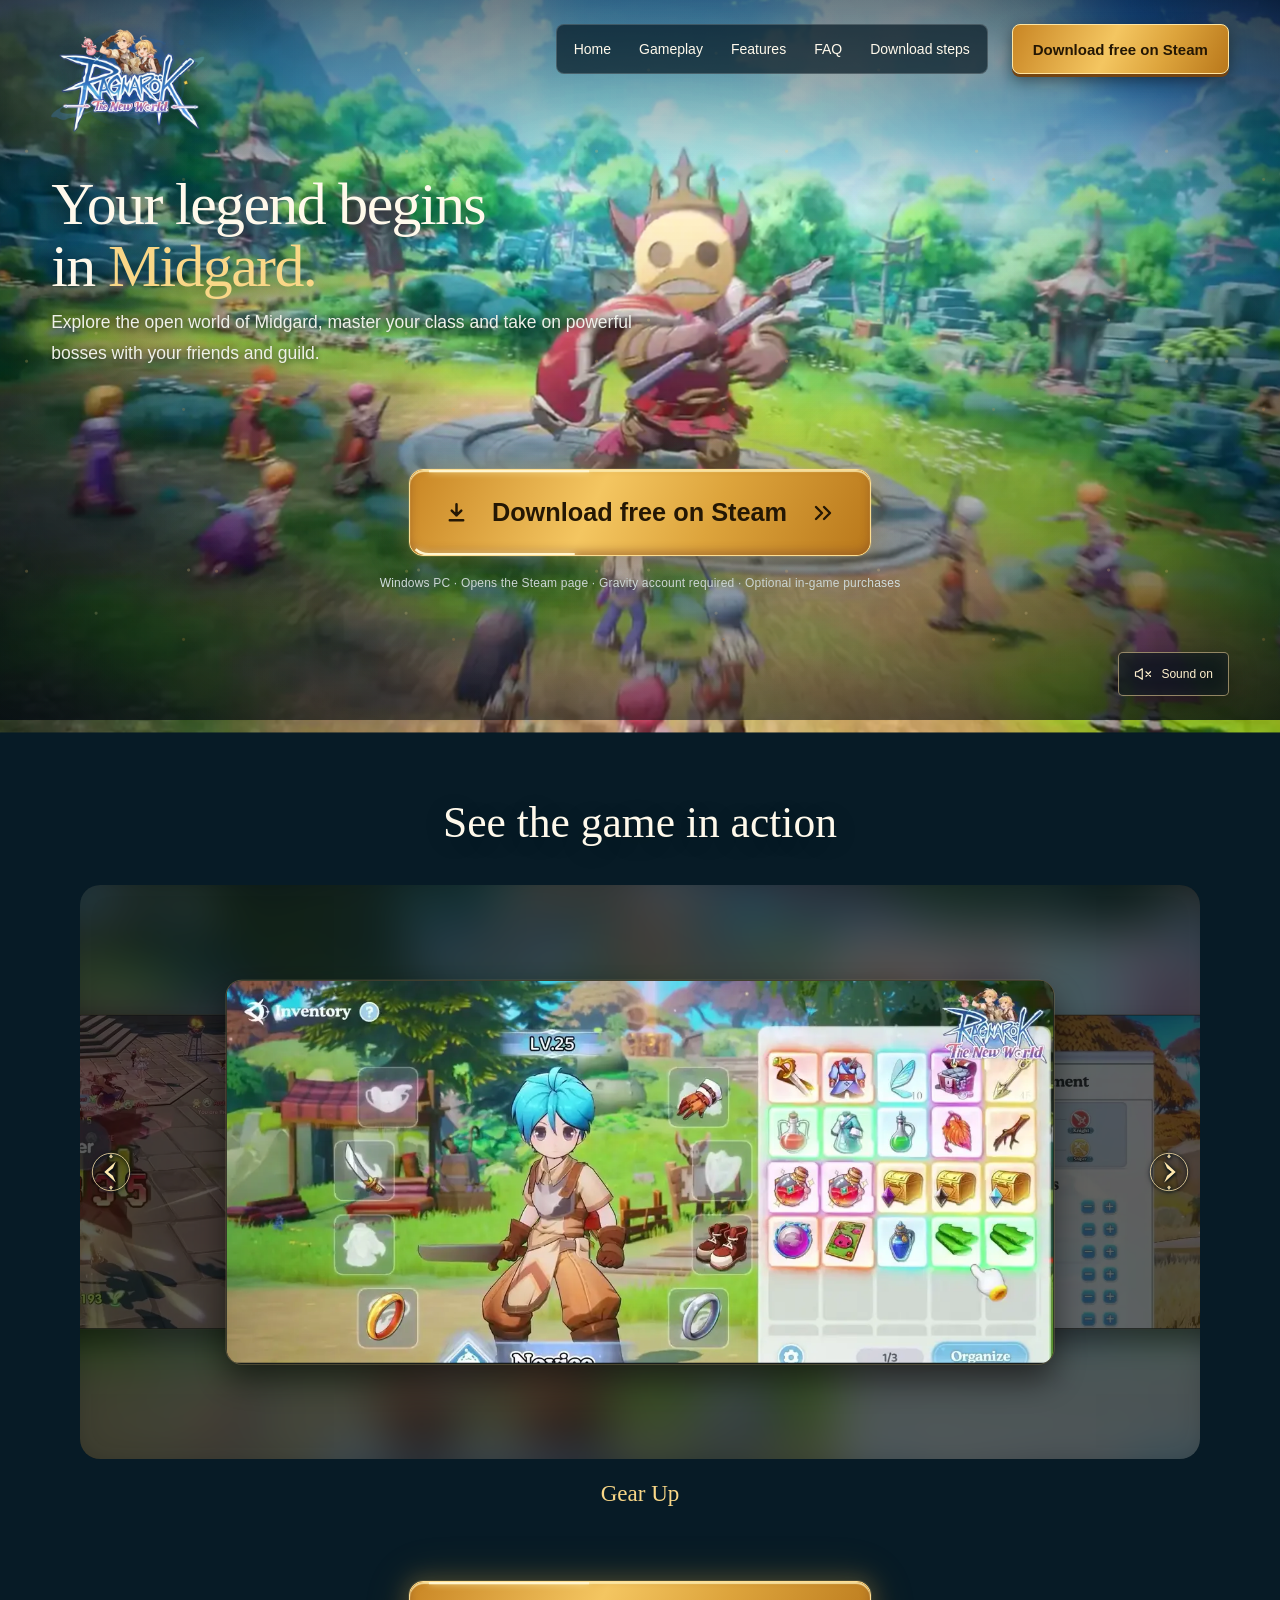
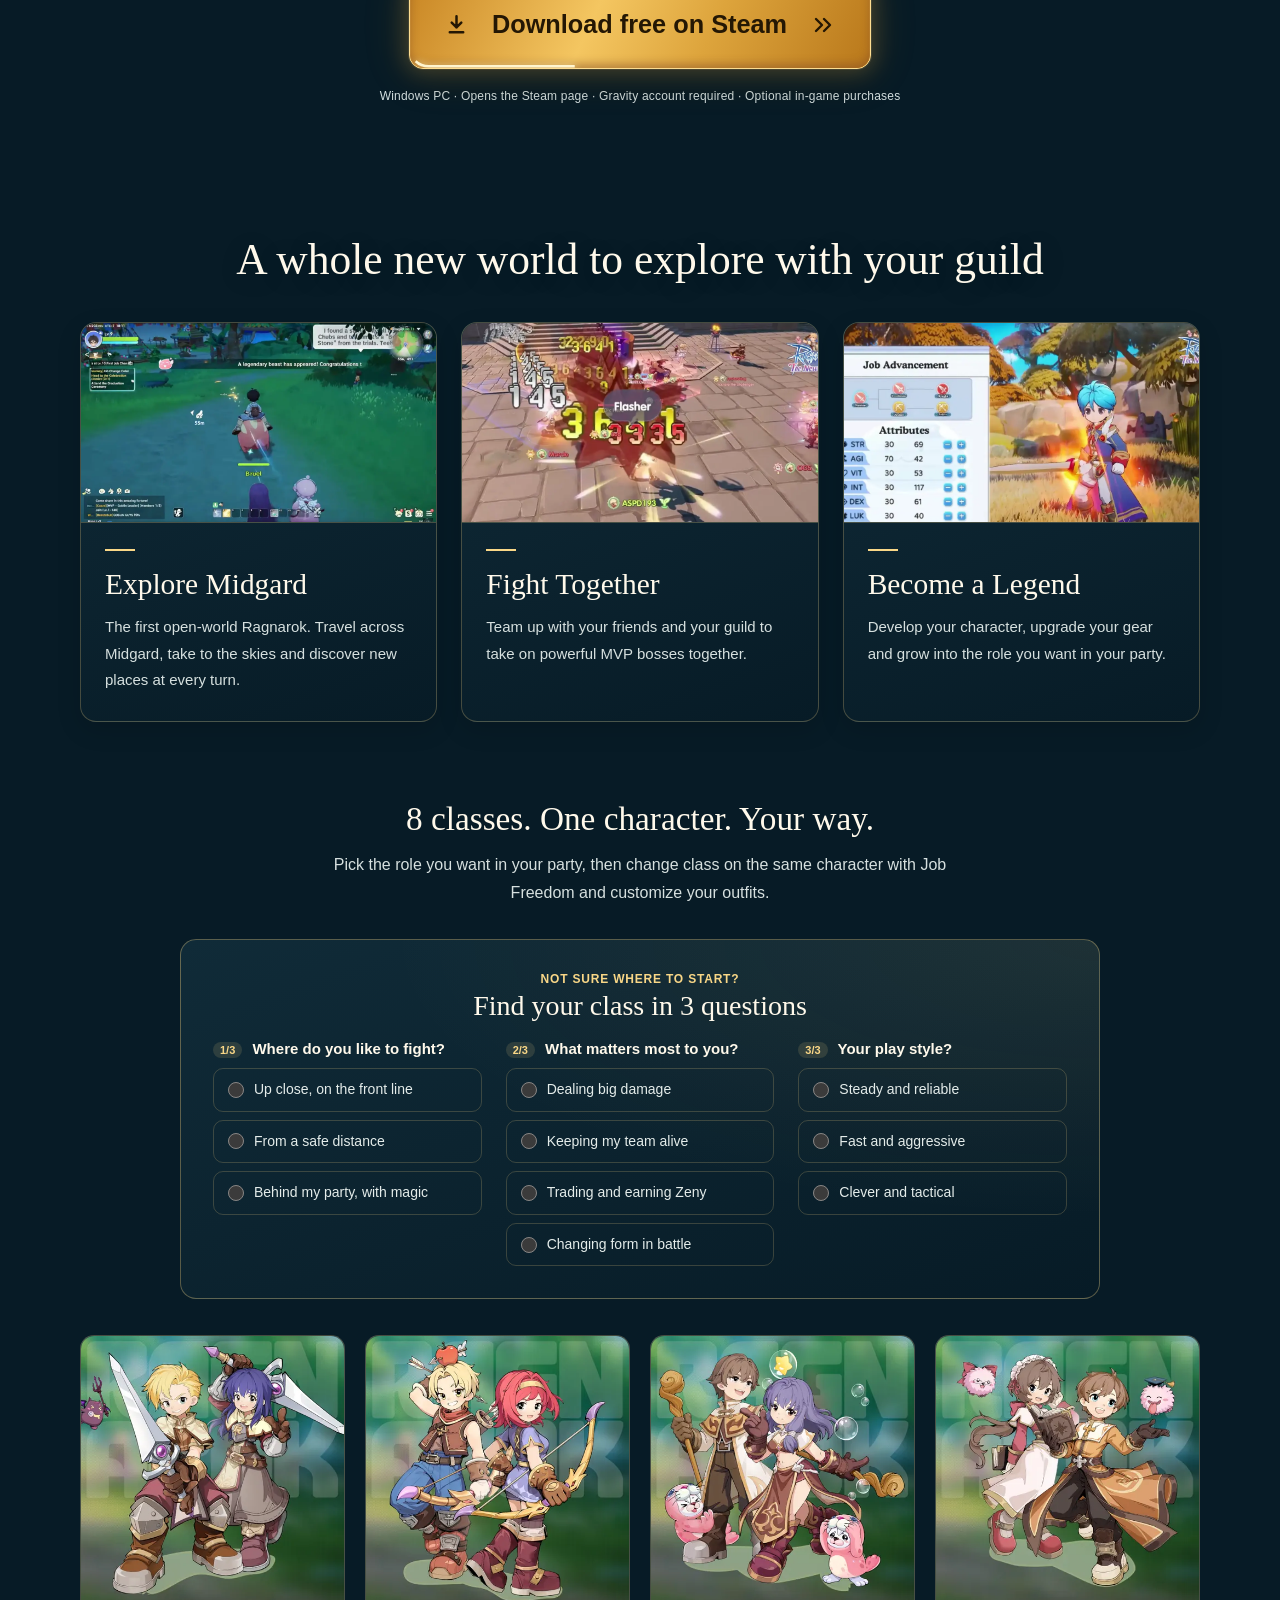
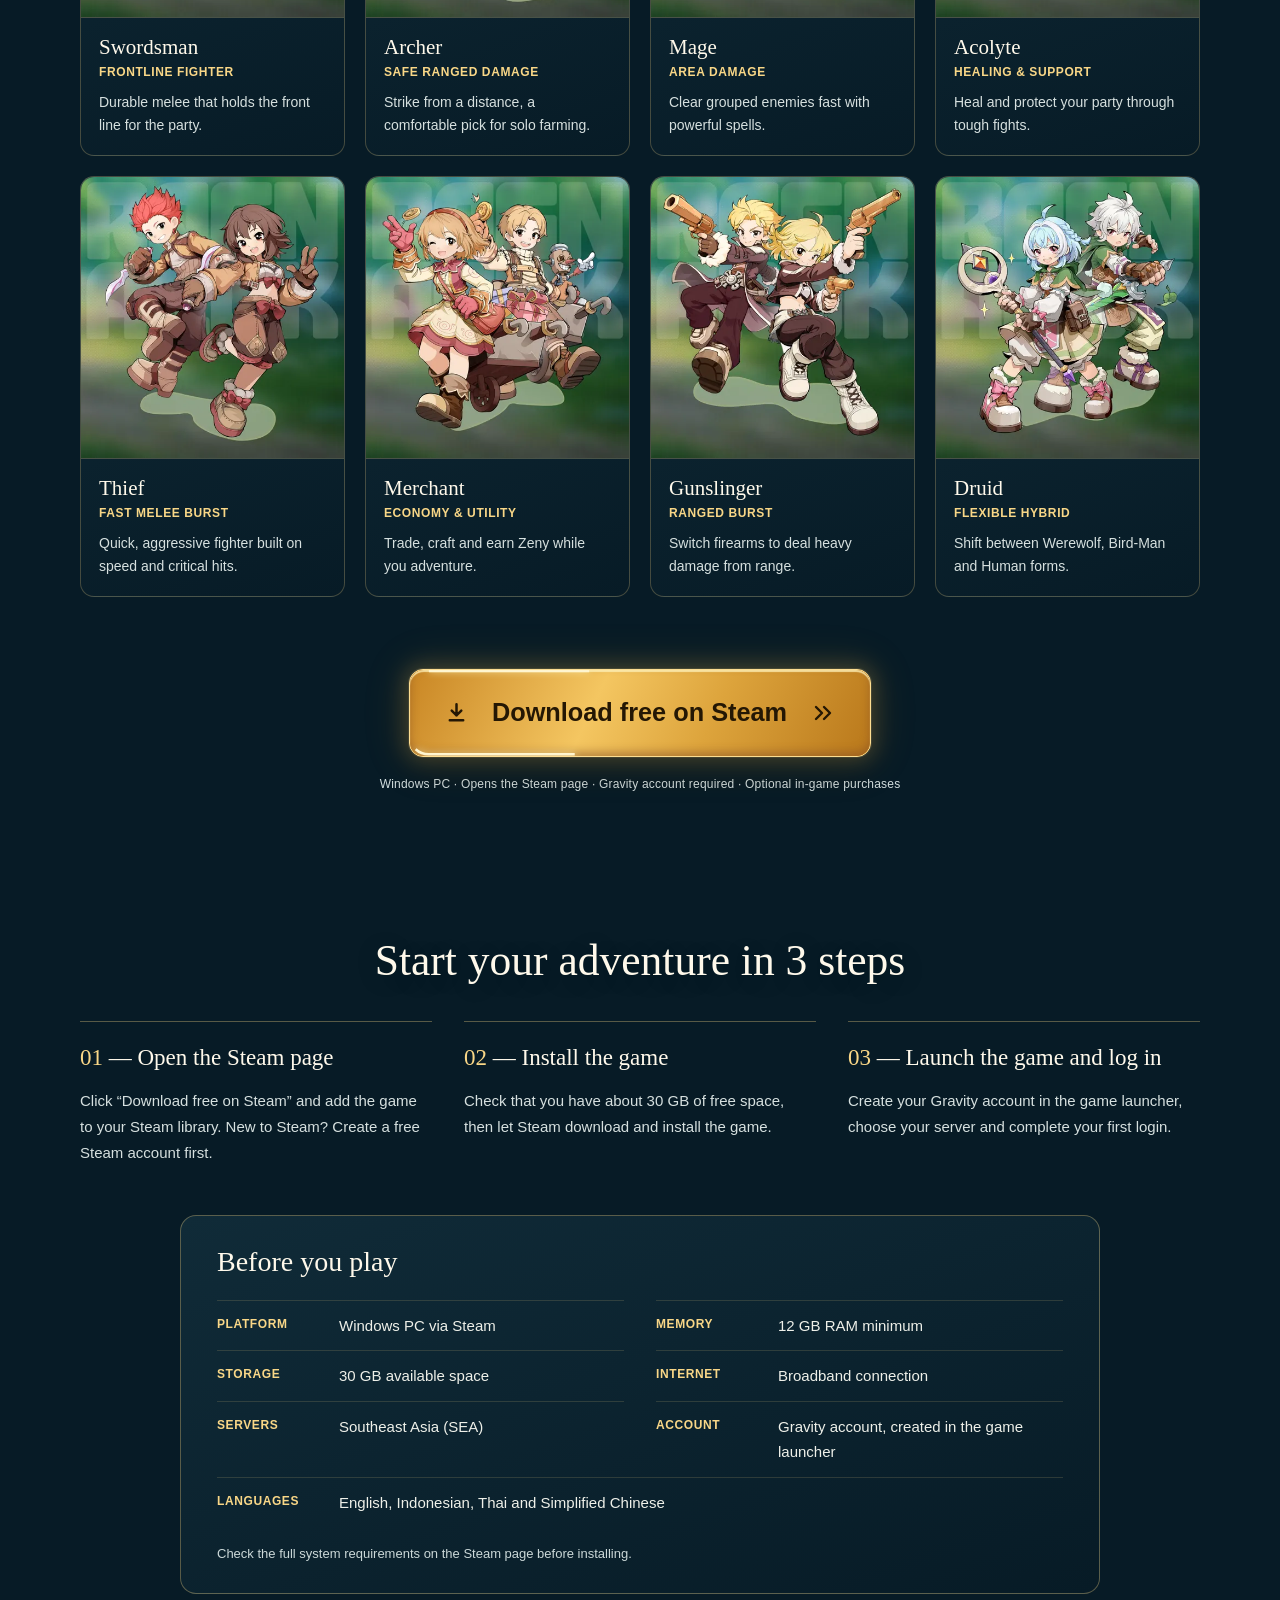
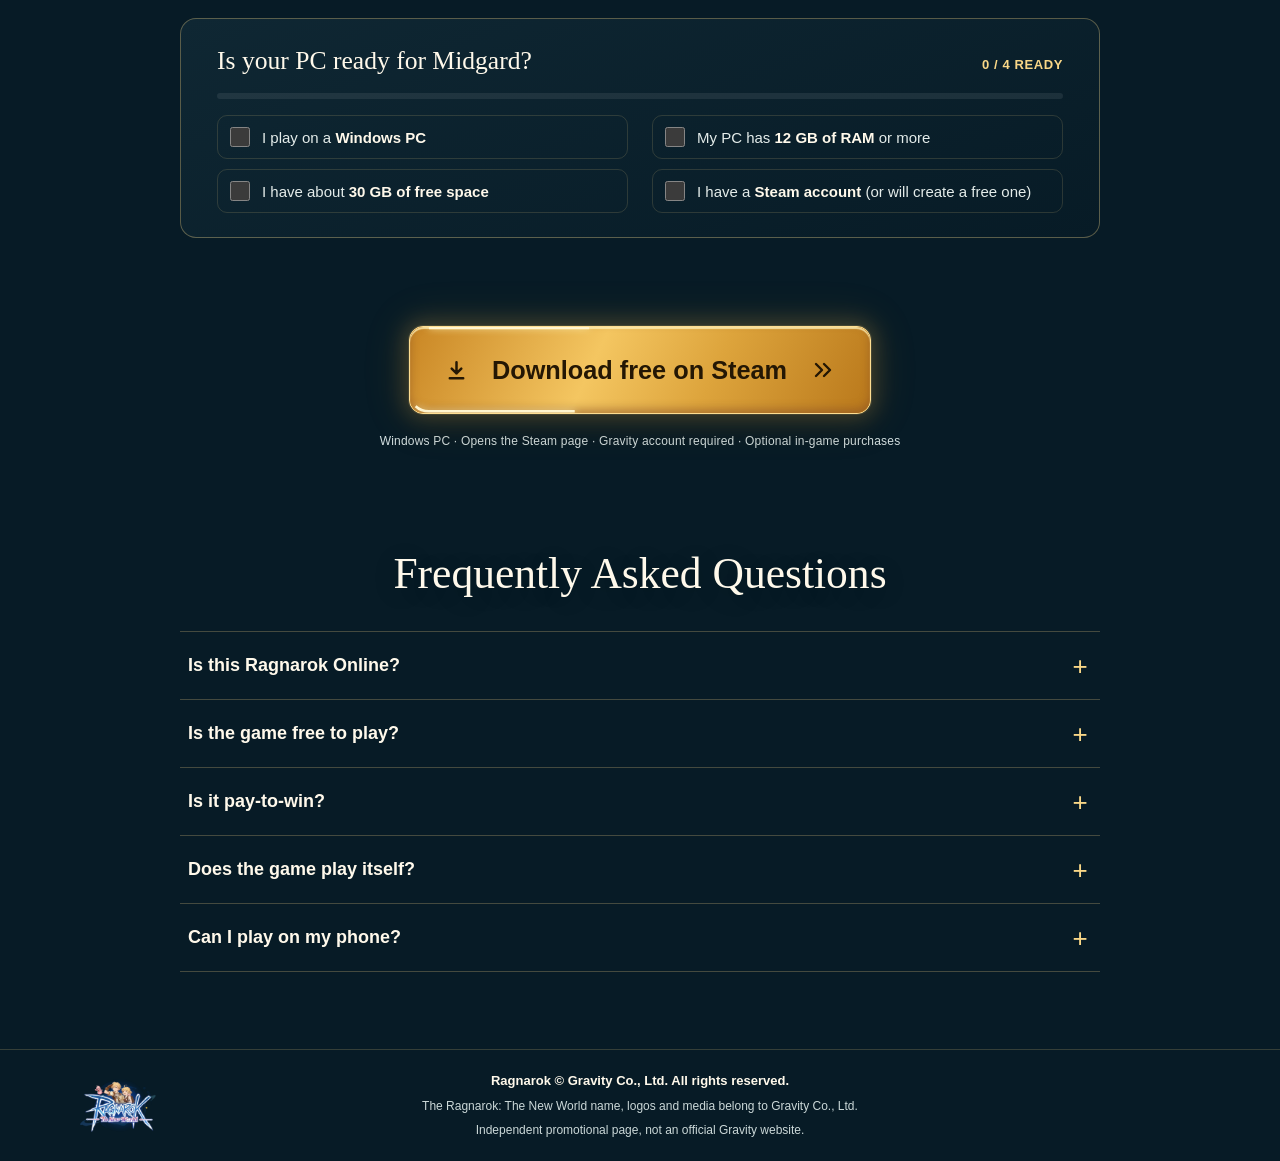
==== commit d5520969: "My touch: class finder, PC readiness check, send-to-PC on mobile, reading progress Also fixes two en" ====
--- a/index.html
+++ b/index.html
@@ -7,10 +7,17 @@
   <meta name="theme-color" content="#071b26">
   <title>Ragnarok: The New World — Download free on Steam</title>
   <link rel="preload" as="image" href="./assets/images/midgard-poster.webp" fetchpriority="high">
-  <link rel="stylesheet" href="./style.css">
-  <script src="./script.js" defer></script>
+  <link rel="icon" type="image/webp" href="./assets/images/ragnarok-logo.webp">
+  <meta property="og:type" content="website">
+  <meta property="og:title" content="Ragnarok: The New World — Your legend begins in Midgard">
+  <meta property="og:description" content="Explore the open world, master your class and take on powerful bosses with your guild. Free on Steam for Windows PC.">
+  <meta property="og:image" content="./assets/images/midgard-poster.webp">
+  <meta name="twitter:card" content="summary_large_image">
+  <link rel="stylesheet" href="./style.css?v=taf2-20261117d">
+  <script src="./script.js?v=taf2-20261117d" defer></script>
 </head>
 <body>
+  <div class="scroll-progress" aria-hidden="true"><span id="scroll-progress"></span></div>
   <a class="skip-link" href="#main">Skip to content</a>
   <main id="main">
     <section class="hero" id="top" aria-labelledby="hero-title">
@@ -153,6 +160,39 @@
             <h3 id="classes-title">8 classes. One character. Your way.</h3>
             <p>Pick the role you want in your party, then change class on the same character with Job Freedom and customize your outfits.</p>
           </div>
+          <!-- Class Finder: 3 questions, recommends one of the 8 classes and highlights its card -->
+          <form class="finder" id="class-finder" aria-labelledby="finder-title">
+            <div class="finder__head">
+              <p class="finder__eyebrow">Not sure where to start?</p>
+              <h4 id="finder-title">Find your class in 3 questions</h4>
+            </div>
+            <fieldset class="finder__q" data-step="1">
+              <legend><span>1/3</span> Where do you like to fight?</legend>
+              <label><input type="radio" name="q1" value="front" required> Up close, on the front line</label>
+              <label><input type="radio" name="q1" value="range"> From a safe distance</label>
+              <label><input type="radio" name="q1" value="back"> Behind my party, with magic</label>
+            </fieldset>
+            <fieldset class="finder__q" data-step="2">
+              <legend><span>2/3</span> What matters most to you?</legend>
+              <label><input type="radio" name="q2" value="damage" required> Dealing big damage</label>
+              <label><input type="radio" name="q2" value="team"> Keeping my team alive</label>
+              <label><input type="radio" name="q2" value="zeny"> Trading and earning Zeny</label>
+              <label><input type="radio" name="q2" value="shape"> Changing form in battle</label>
+            </fieldset>
+            <fieldset class="finder__q" data-step="3">
+              <legend><span>3/3</span> Your play style?</legend>
+              <label><input type="radio" name="q3" value="steady" required> Steady and reliable</label>
+              <label><input type="radio" name="q3" value="fast"> Fast and aggressive</label>
+              <label><input type="radio" name="q3" value="clever"> Clever and tactical</label>
+            </fieldset>
+            <div class="finder__result" id="finder-result" aria-live="polite" hidden>
+              <p class="finder__eyebrow">Your match</p>
+              <p class="finder__name" id="finder-name"></p>
+              <p class="finder__why" id="finder-why"></p>
+              <p class="finder__note">With Job Freedom, you can switch class later on the same character.</p>
+              <div class="finder__links"><a href="#go2offer" class="finder__go">See how to start ↓</a><button type="button" class="finder__retry" id="finder-retry">Try again</button></div>
+            </div>
+          </form>
           <ul class="classes__grid" role="list">
             <li class="class-card">
               <img src="./assets/images/class-swordsman.webp" width="480" height="514" alt="" loading="lazy" decoding="async">
@@ -246,6 +286,21 @@
           </dl>
           <p class="requirements__note">Check the full system requirements on the Steam page before installing.</p>
         </div>
+        <!-- PC readiness check: 4 ticks, the final CTA lights up when everything is ready -->
+        <div class="ready" id="ready-check" aria-labelledby="ready-title">
+          <div class="ready__head">
+            <h3 id="ready-title">Is your PC ready for Midgard?</h3>
+            <p class="ready__count" id="ready-count" aria-live="polite">0 / 4 ready</p>
+          </div>
+          <div class="ready__bar" aria-hidden="true"><span id="ready-bar"></span></div>
+          <ul class="ready__list" role="list">
+            <li><label><input type="checkbox"> <span>I play on a <strong>Windows PC</strong></span></label></li>
+            <li><label><input type="checkbox"> <span>My PC has <strong>12 GB of RAM</strong> or more</span></label></li>
+            <li><label><input type="checkbox"> <span>I have about <strong>30 GB of free space</strong></span></label></li>
+            <li><label><input type="checkbox"> <span>I have a <strong>Steam account</strong> (or will create a free one)</span></label></li>
+          </ul>
+          <p class="ready__done" id="ready-done" hidden>✓ You're all set. Your legend can begin.</p>
+        </div>
         <div class="how-to-start__action">
           <a class="cta" href="https://store.steampowered.com/app/4212480/Ragnarok_The_New_World/" aria-describedby="start-cta-note">
             <span class="cta__surface" aria-hidden="true"></span>
@@ -255,7 +310,11 @@
             <svg class="cta__chevrons" aria-hidden="true" width="24" height="24" viewBox="0 0 24 24" fill="none"><path d="m5 6 6 6-6 6m8-12 6 6-6 6" stroke="currentColor" stroke-width="2.4" stroke-linecap="round" stroke-linejoin="round"/></svg>
           </a>
           <span class="cta-note" id="start-cta-note">Windows PC · Opens the Steam page · Gravity account required · Optional in-game purchases</span>
-          <p class="mobile-note">On your phone? The Steam version runs on Windows PC. Open this page on your computer to install the game.</p>
+          <div class="mobile-note">
+            <p>On your phone? The Steam version runs on Windows PC. Open this page on your computer to install the game.</p>
+            <button type="button" class="send-pc" id="send-to-pc">Send this page to my PC</button>
+            <p class="send-pc__status" id="send-status" aria-live="polite"></p>
+          </div>
         </div>
       </div>
     </section>
--- a/style.css
+++ b/style.css
@@ -312,3 +312,79 @@
   .hero__stage::after, .hero__copy h1, .hero__description, .hero__action { animation: none !important; }
   .hero__video, .cta, .benefit-card, .class-card, .class-card img { transition: none !important; }
 }
+
+
+/* === MA TOUCHE — Class Finder, PC check, Send to my PC, progress bar === */
+
+/* Fix: the enhanced hero video (scale + parallax) no longer makes the page wider than the screen */
+.hero{overflow-x:clip}
+
+/* Reading progress line (decorative, not a button) */
+.scroll-progress{position:fixed;top:0;left:0;right:0;height:3px;z-index:100;pointer-events:none}
+.scroll-progress span{display:block;height:100%;transform-origin:0 50%;transform:scaleX(0);
+  background:linear-gradient(90deg,#c98a2b,var(--gold),#fff1c8);box-shadow:0 0 10px #f9d787aa}
+
+/* Class Finder */
+.finder{max-width:920px;margin:0 auto 36px;padding:clamp(20px,3vw,32px);border:1px solid #f9d78755;border-radius:16px;
+  background:radial-gradient(ellipse at 100% 0,#f9d78714,transparent 55%),linear-gradient(160deg,#102b38,var(--ink));
+  display:grid;grid-template-columns:repeat(3,minmax(0,1fr));gap:18px 24px}
+.finder__head{grid-column:1/-1;text-align:center}
+.finder__eyebrow{margin:0 0 4px;font-size:12px;font-weight:700;letter-spacing:.8px;text-transform:uppercase;color:var(--gold)}
+.finder h4{margin:0;font-family:Georgia,'Times New Roman',serif;font-size:clamp(22px,2.2vw,28px);font-weight:400;color:var(--white)}
+.finder__q{margin:0;padding:0;border:0;min-width:0;display:grid;gap:8px;align-content:start}
+.finder__q legend{padding:0;margin-bottom:10px;font-size:15px;font-weight:700;color:var(--white)}
+.finder__q legend span{display:inline-block;margin-right:6px;padding:2px 7px;border-radius:999px;font-size:11px;background:#f9d78722;color:var(--gold)}
+.finder__q label{position:relative;display:block;padding:11px 14px 11px 40px;border:1px solid #f9d78733;border-radius:10px;
+  font-size:14px;line-height:1.4;color:#e4ecea;cursor:pointer;transition:border-color .2s,background .2s}
+.finder__q label:hover{border-color:#f9d78788;background:#ffffff08}
+.finder__q input{position:absolute;left:14px;top:50%;width:16px;height:16px;margin:-8px 0 0;accent-color:#e7b95e}
+.finder__q label:has(input:checked){border-color:var(--gold);background:#f9d78717;color:#fff}
+.finder__q label:has(input:focus-visible){outline:2px solid var(--gold);outline-offset:2px}
+.finder__result{grid-column:1/-1;margin-top:4px;padding:20px 22px;border-radius:12px;text-align:center;
+  border:1px solid var(--gold);background:#071b26cc;box-shadow:0 0 30px #f9d78722;animation:finder-in .5s cubic-bezier(.2,.7,.2,1)}
+.finder__result[hidden]{display:none}
+.finder__name{margin:2px 0 6px;font-family:Georgia,'Times New Roman',serif;font-size:clamp(28px,3vw,38px);color:var(--gold)}
+.finder__why{margin:0 0 6px;font-size:16px;color:#eef0e9}
+.finder__note{margin:0 0 14px;font-size:13px;color:#cbd8d8}
+.finder__links{display:flex;gap:12px;justify-content:center;flex-wrap:wrap}
+.finder__go,.finder__retry{min-height:44px;display:inline-flex;align-items:center;padding:0 18px;border-radius:10px;font-size:14px;font-weight:700;cursor:pointer}
+.finder__go{background:#f9d787;color:#1b1206;text-decoration:none}
+.finder__go:hover{filter:brightness(1.08)}
+.finder__retry{border:1px solid #f9d78766;background:none;color:var(--white)}
+.finder__retry:hover{border-color:var(--gold);color:var(--gold)}
+@keyframes finder-in{from{opacity:0;transform:translateY(10px)}to{opacity:1;transform:none}}
+.class-card{position:relative}
+.class-card.is-match{border-color:var(--gold);box-shadow:0 0 0 2px var(--gold),0 0 34px #f9d78766;transform:translateY(-6px)}
+.class-card.is-match:after{content:"Your match";position:absolute;top:12px;left:12px;padding:5px 10px;border-radius:999px;
+  font-size:11px;font-weight:700;letter-spacing:.5px;text-transform:uppercase;background:var(--gold);color:#1b1206}
+.classes__grid.has-match .class-card:not(.is-match){opacity:.55;filter:saturate(.6)}
+.classes__grid .class-card{transition:opacity .4s ease,filter .4s ease,transform .35s cubic-bezier(.2,.7,.2,1),box-shadow .3s ease,border-color .3s ease}
+@media(max-width:760px){.finder{grid-template-columns:minmax(0,1fr)}}
+
+/* PC readiness check */
+.ready{max-width:920px;margin:24px auto 0;padding:24px clamp(20px,3vw,36px);border:1px solid #f9d78755;border-radius:16px;background:linear-gradient(160deg,#0f2733,var(--ink))}
+.ready__head{display:flex;justify-content:space-between;align-items:baseline;gap:16px;flex-wrap:wrap}
+.ready h3{margin:0;font-family:Georgia,'Times New Roman',serif;font-size:clamp(21px,2vw,26px);font-weight:400;color:var(--white)}
+.ready__count{margin:0;font-size:13px;font-weight:700;letter-spacing:.6px;text-transform:uppercase;color:var(--gold)}
+.ready__bar{height:6px;margin:14px 0 16px;border-radius:999px;background:#ffffff14;overflow:hidden}
+.ready__bar span{display:block;height:100%;width:0;border-radius:inherit;background:linear-gradient(90deg,#c98a2b,var(--gold));transition:width .4s cubic-bezier(.2,.7,.2,1)}
+.ready__list{display:grid;grid-template-columns:repeat(2,minmax(0,1fr));gap:10px 24px;margin:0;padding:0;list-style:none}
+.ready__list label{display:flex;gap:12px;align-items:center;min-height:44px;padding:8px 12px;border:1px solid #f9d78726;border-radius:10px;font-size:15px;color:#e4ecea;cursor:pointer}
+.ready__list input{flex:none;width:20px;height:20px;margin:0;accent-color:#e7b95e}
+.ready__list label:has(input:checked){border-color:#f9d78788;background:#f9d78712;color:#fff}
+.ready__list strong{color:var(--white)}
+.ready__done{margin:16px 0 0;padding:12px 16px;border-radius:10px;font-size:15px;font-weight:700;text-align:center;color:#1b1206;background:var(--gold);animation:finder-in .5s ease}
+.ready__done[hidden]{display:none}
+.how-to-start__action.is-ready .cta{box-shadow:0 0 0 3px #fff1c8,0 0 44px 10px #f9d787aa}
+@media(max-width:760px){.ready__list{grid-template-columns:minmax(0,1fr)}}
+
+/* Send to my PC (only shown on phones, inside the mobile note) */
+.mobile-note p{margin:0}
+.send-pc{margin-top:12px;min-height:44px;padding:0 18px;border:1px solid var(--gold);border-radius:10px;background:#f9d78717;color:var(--gold);font-weight:700;font-size:14px;cursor:pointer}
+.send-pc:active{transform:scale(.98)}
+.mobile-note .send-pc__status{margin-top:8px;font-size:12px;color:#cbd8d8;min-height:1em}
+
+@media(prefers-reduced-motion:reduce){.finder__result,.ready__done{animation:none}.ready__bar span,.classes__grid .class-card{transition:none}}
+
+/* Fix (enhanced edition): on phones the open menu went behind the hero title; keep the hero stage above it */
+@media(max-width:900px){.hero__stage{position:relative;z-index:3}}
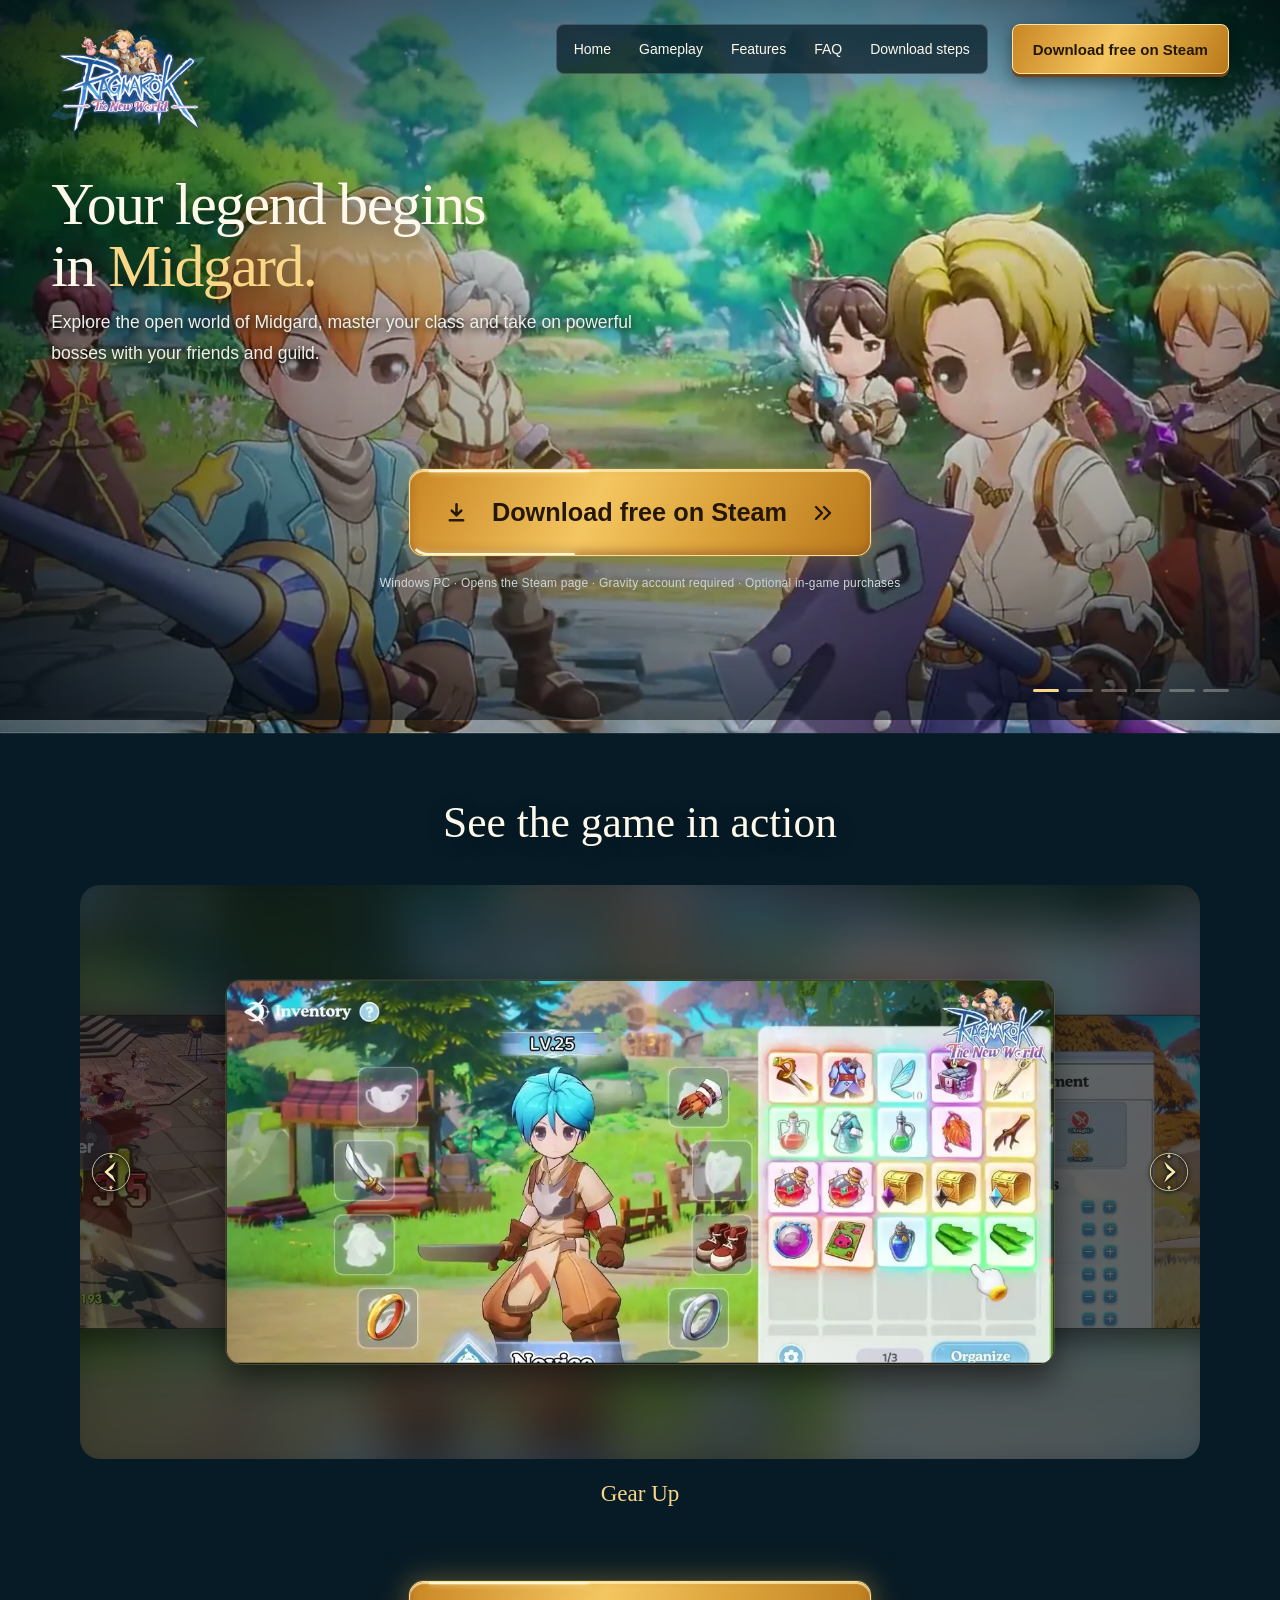
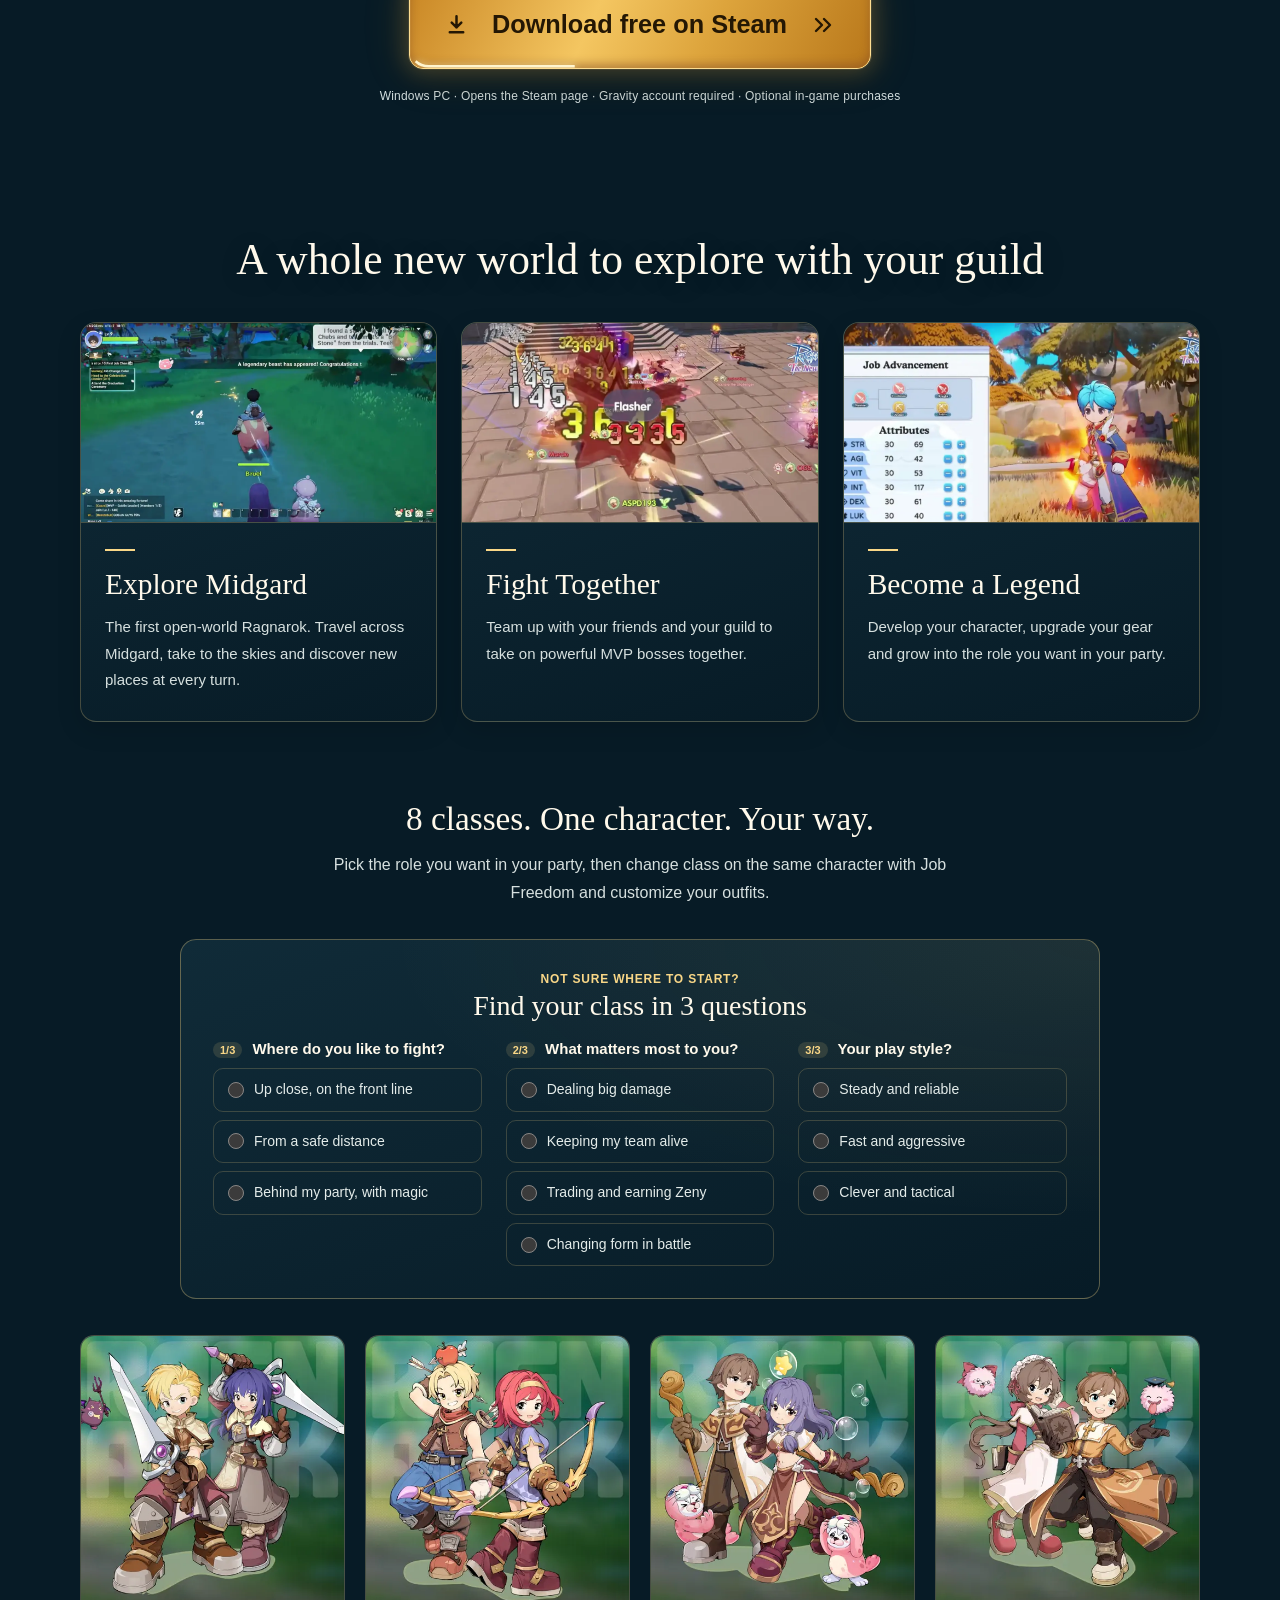
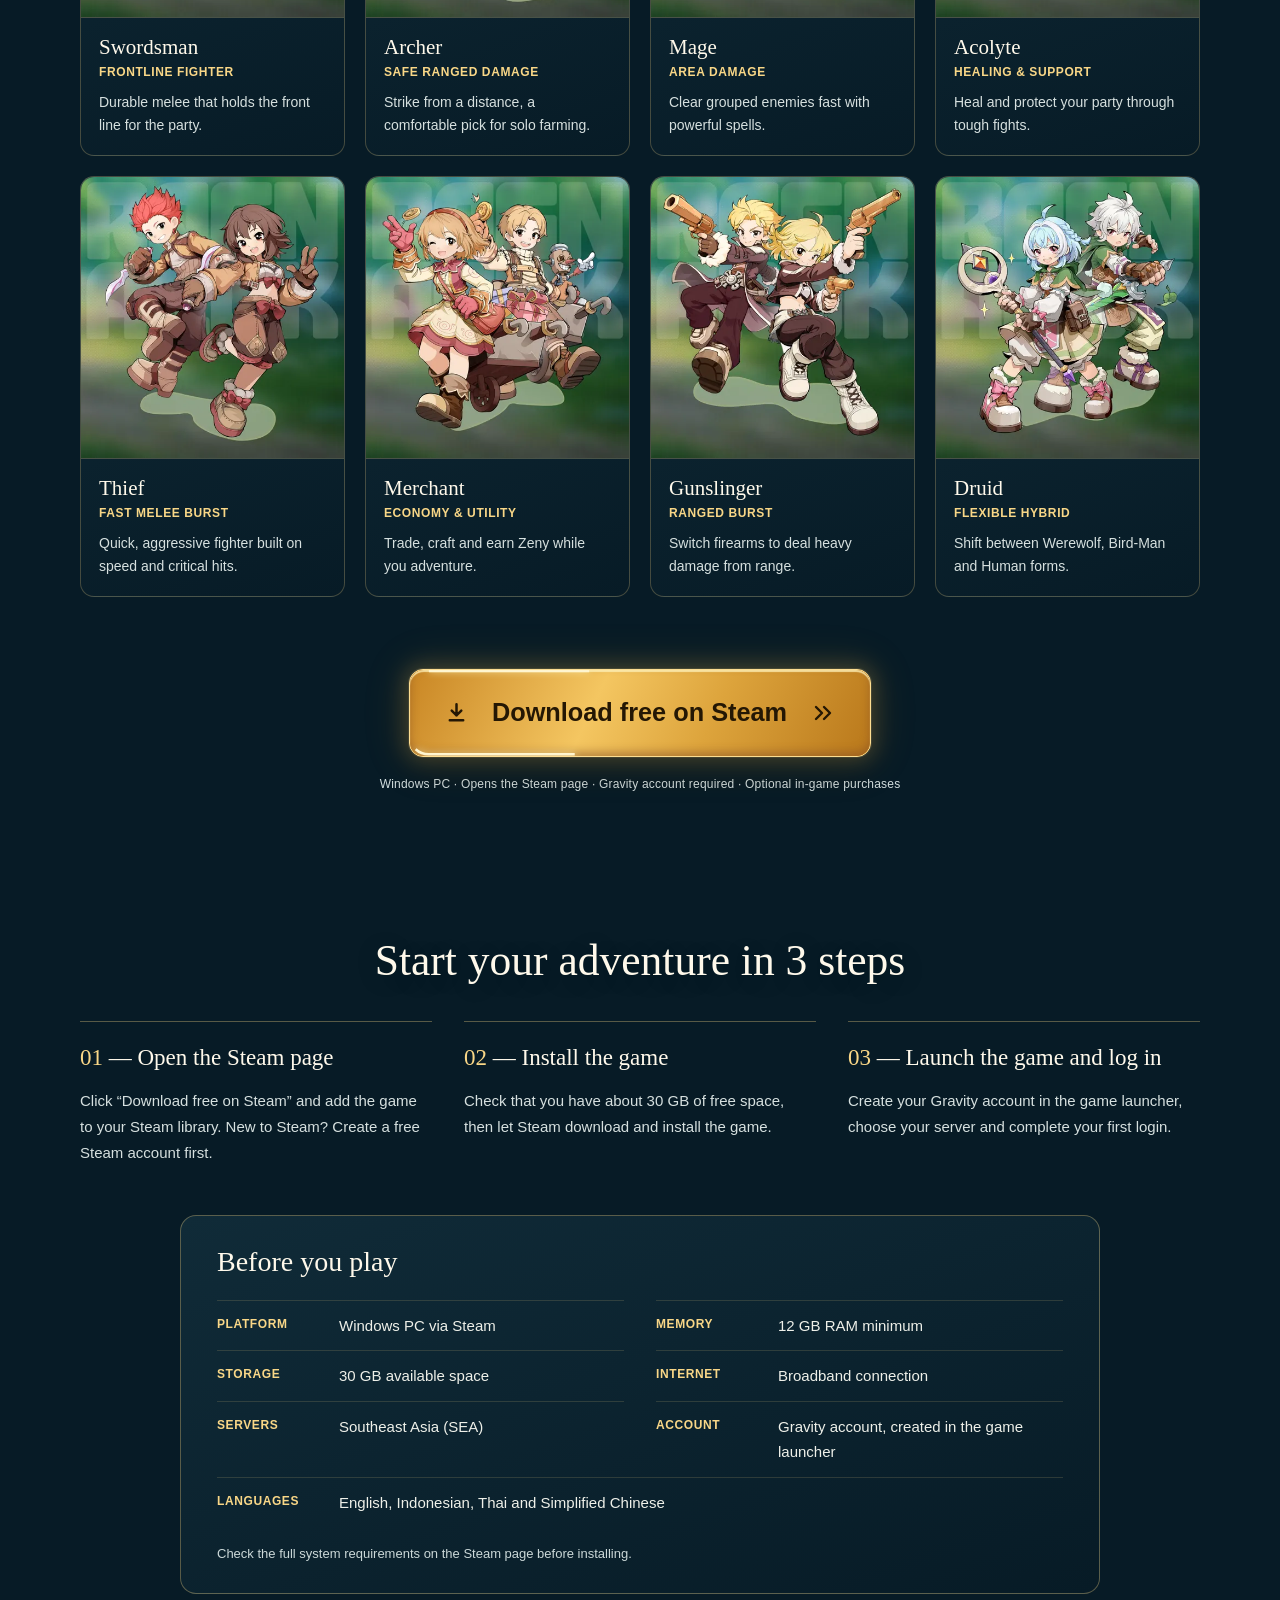
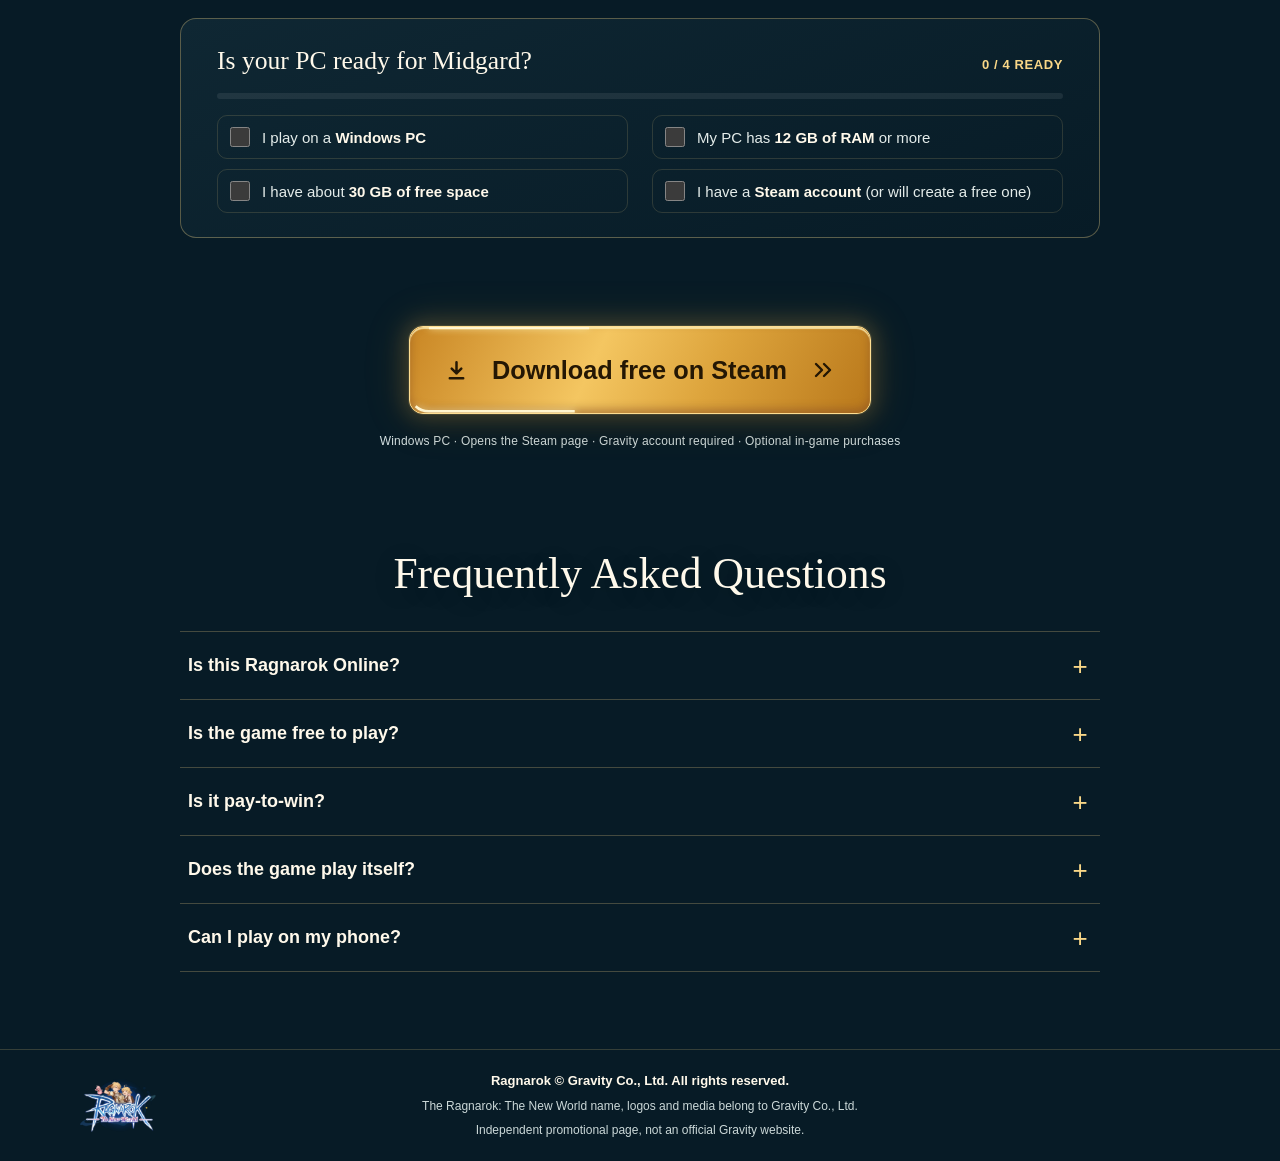
==== commit f3e7d370: "Hero: replace the video with a cinematic slideshow of 6 stills Cross-fade every 6 s with a slow zoom" ====
--- a/index.html
+++ b/index.html
@@ -6,15 +6,15 @@
   <meta name="description" content="Your legend begins in Midgard. Explore the open world, master your class and take on powerful bosses with your friends and guild. Free download for Windows PC via Steam.">
   <meta name="theme-color" content="#071b26">
   <title>Ragnarok: The New World — Download free on Steam</title>
-  <link rel="preload" as="image" href="./assets/images/midgard-poster.webp" fetchpriority="high">
+  <link rel="preload" as="image" href="./assets/images/hero-slide-5.webp" fetchpriority="high">
   <link rel="icon" type="image/webp" href="./assets/images/ragnarok-logo.webp">
   <meta property="og:type" content="website">
   <meta property="og:title" content="Ragnarok: The New World — Your legend begins in Midgard">
   <meta property="og:description" content="Explore the open world, master your class and take on powerful bosses with your guild. Free on Steam for Windows PC.">
   <meta property="og:image" content="./assets/images/midgard-poster.webp">
   <meta name="twitter:card" content="summary_large_image">
-  <link rel="stylesheet" href="./style.css?v=taf2-20261117d">
-  <script src="./script.js?v=taf2-20261117d" defer></script>
+  <link rel="stylesheet" href="./style.css?v=taf2-20261117e">
+  <script src="./script.js?v=taf2-20261117e" defer></script>
 </head>
 <body>
   <div class="scroll-progress" aria-hidden="true"><span id="scroll-progress"></span></div>
@@ -22,9 +22,15 @@
   <main id="main">
     <section class="hero" id="top" aria-labelledby="hero-title">
       <div class="hero__stage">
-        <video class="hero__video" id="hero-video" loop muted playsinline preload="metadata" poster="./assets/images/midgard-poster.webp" aria-label="Promotional cinematic showing adventurers in Midgard">
-          <source src="./assets/videos/midgard-hero.mp4" type="video/mp4">
-        </video>
+        <!-- Hero slideshow: 6 stills from the cinematic, cross-fading with a slow zoom (replaces the video) -->
+        <div class="hero__video hero__slides" id="hero-slides" aria-roledescription="slideshow" aria-label="Scenes from Midgard">
+          <img class="hero__slide is-active" src="./assets/images/hero-slide-5.webp" width="1600" height="900" alt="Heroes of Midgard ready for battle in a sunny forest" fetchpriority="high" decoding="async">
+          <img class="hero__slide" src="./assets/images/hero-slide-3.webp" width="1600" height="900" alt="Adventurers fighting a horned boss in the desert" loading="lazy" decoding="async">
+          <img class="hero__slide" src="./assets/images/hero-slide-2.webp" width="1600" height="900" alt="A horned boss leaping across the sky" loading="lazy" decoding="async">
+          <img class="hero__slide" src="./assets/images/hero-slide-4.webp" width="1600" height="900" alt="A night battle against a pirate captain with blue magic" loading="lazy" decoding="async">
+          <img class="hero__slide" src="./assets/images/hero-slide-6.webp" width="1600" height="900" alt="A young hero striking in the forest" loading="lazy" decoding="async">
+          <img class="hero__slide" src="./assets/images/hero-slide-1.webp" width="1600" height="900" alt="A torch-lit canyon cave at the edge of Midgard" loading="lazy" decoding="async">
+        </div>
         <div class="hero__shade" aria-hidden="true"></div>
         <header class="header">
           <a class="brand-link" href="#top" aria-label="Ragnarok: The New World, back to top">
@@ -45,10 +51,7 @@
           </nav>
           <a class="header__cta" href="https://store.steampowered.com/app/4212480/Ragnarok_The_New_World/">Download free on Steam</a>
         </header>
-        <button class="sound-button" id="sound-toggle" type="button" aria-label="Turn video sound on" aria-pressed="false" hidden>
-          <svg aria-hidden="true" width="18" height="18" viewBox="0 0 24 24" fill="none"><path d="m11 5-6 4H2v6h3l6 4V5Z" stroke="currentColor" stroke-width="1.6" stroke-linejoin="round"/><path id="sound-waves" d="m16 9 6 6m0-6-6 6" stroke="currentColor" stroke-width="1.6" stroke-linecap="round"/></svg>
-          <span id="sound-label">Sound on</span>
-        </button>
+        <div class="hero__dots" id="hero-dots" aria-hidden="true"></div>
       </div>
       <div class="hero__content">
         <div class="hero__copy">
--- a/style.css
+++ b/style.css
@@ -388,3 +388,22 @@
 
 /* Fix (enhanced edition): on phones the open menu went behind the hero title; keep the hero stage above it */
 @media(max-width:900px){.hero__stage{position:relative;z-index:3}}
+
+/* === Hero slideshow (replaces the hero video): cross-fade + slow cinematic zoom === */
+.hero__slides{position:relative;overflow:hidden;background:#071b26}
+.hero__slide{position:absolute;inset:0;width:100%;height:100%;object-fit:cover;opacity:0;transform:scale(1.02);transition:opacity 1.6s ease;will-change:opacity,transform}
+.hero__slide.is-active{opacity:1;animation:hero-zoom-in 7.5s ease-out both}
+.hero__slide.is-active:nth-child(even){animation-name:hero-zoom-out}
+.hero__slide:nth-child(3n+1){transform-origin:30% 40%}
+.hero__slide:nth-child(3n+2){transform-origin:70% 35%}
+.hero__slide:nth-child(3n){transform-origin:50% 60%}
+@keyframes hero-zoom-in{from{transform:scale(1.02)}to{transform:scale(1.12)}}
+@keyframes hero-zoom-out{from{transform:scale(1.12)}to{transform:scale(1.02)}}
+.hero__dots{position:absolute;right:4%;bottom:28px;z-index:2;display:flex;gap:8px}
+.hero__dots span{width:26px;height:3px;border-radius:2px;background:#fff9eb4d;overflow:hidden}
+.hero__dots span.is-active:after{content:"";display:block;height:100%;background:var(--gold);animation:hero-dot 6s linear both}
+.hero__dots span.is-done{background:#f9d787cc}
+@keyframes hero-dot{from{width:0}to{width:100%}}
+@media(max-width:900px){.hero__dots{bottom:14px;right:5%}.hero__dots span{width:18px}}
+@media(prefers-reduced-motion:reduce){.hero__slide,.hero__slide.is-active{animation:none;transition:none;transform:none}.hero__dots{display:none}}
+@media(min-width:901px){.hero__slides:after{content:"";position:absolute;inset:0;pointer-events:none;background:linear-gradient(90deg,rgba(4,17,25,.42) 0%,rgba(4,17,25,.18) 40%,transparent 62%)}}
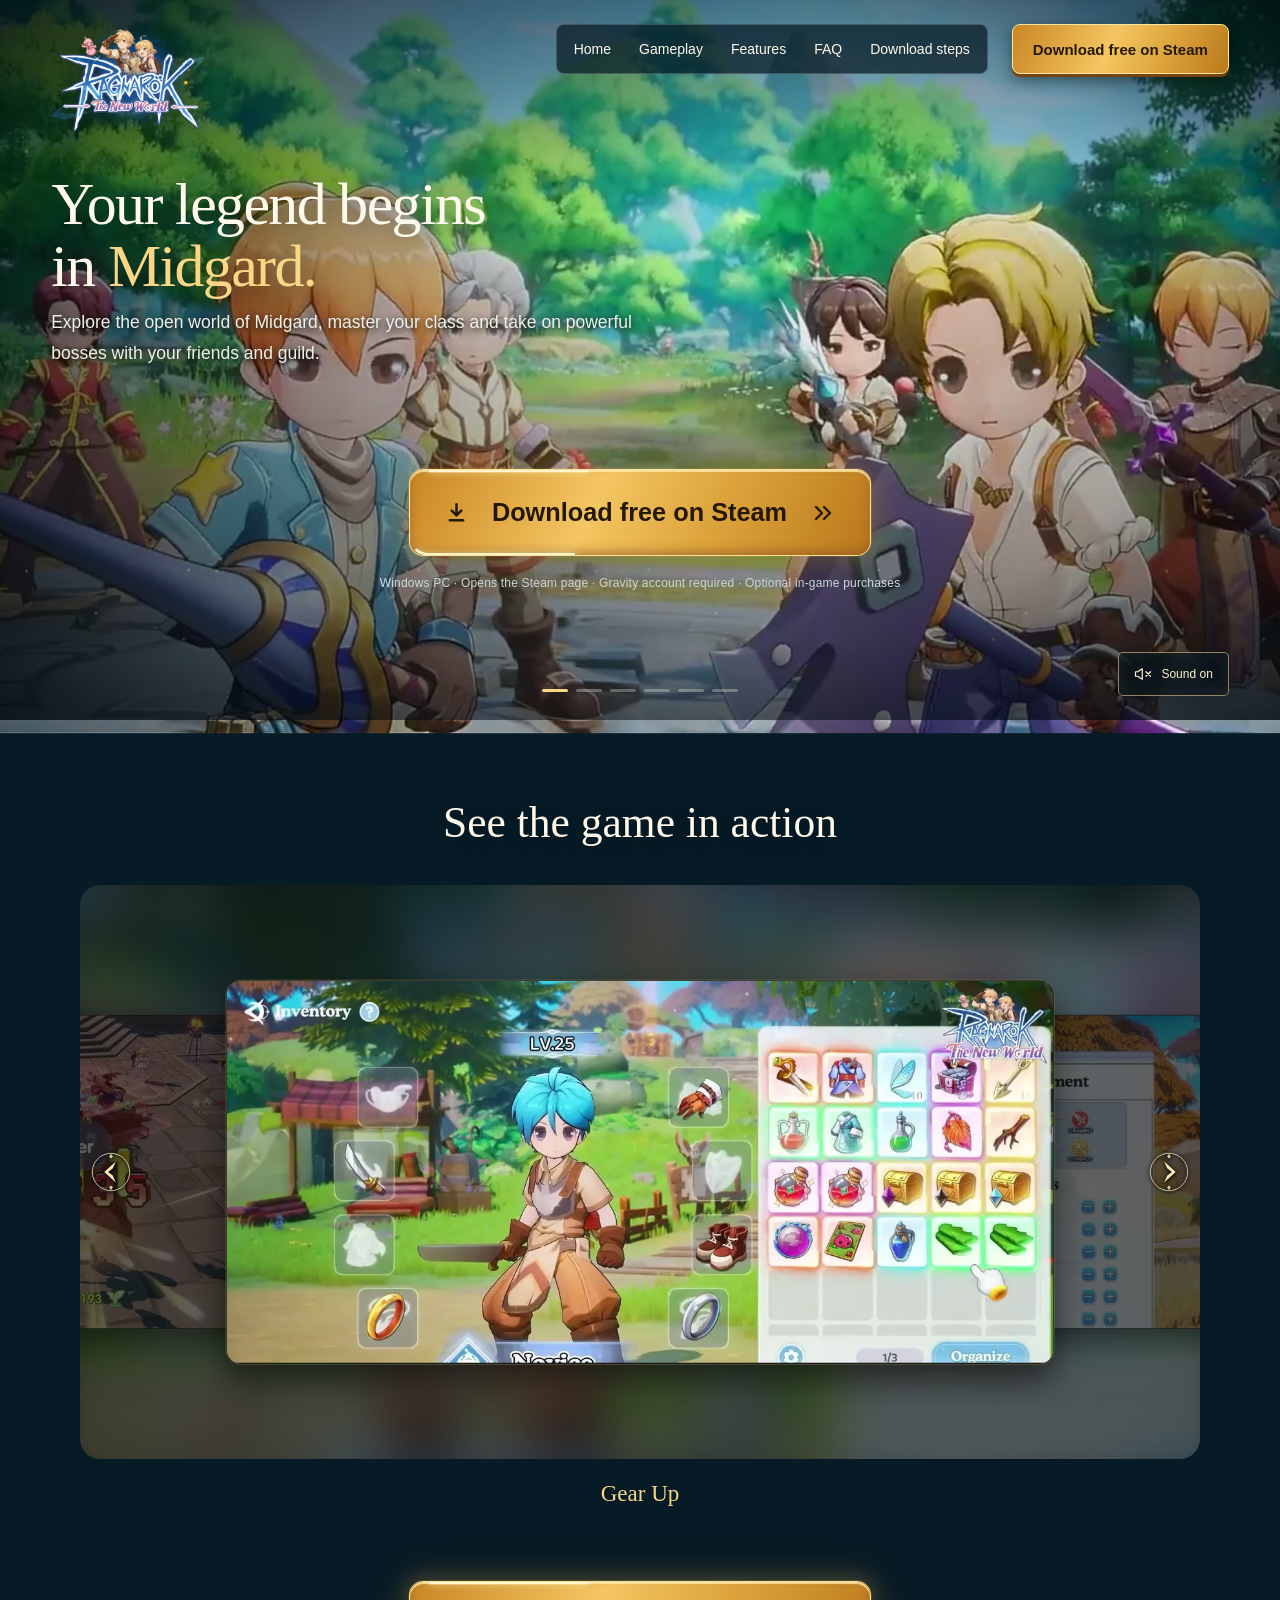
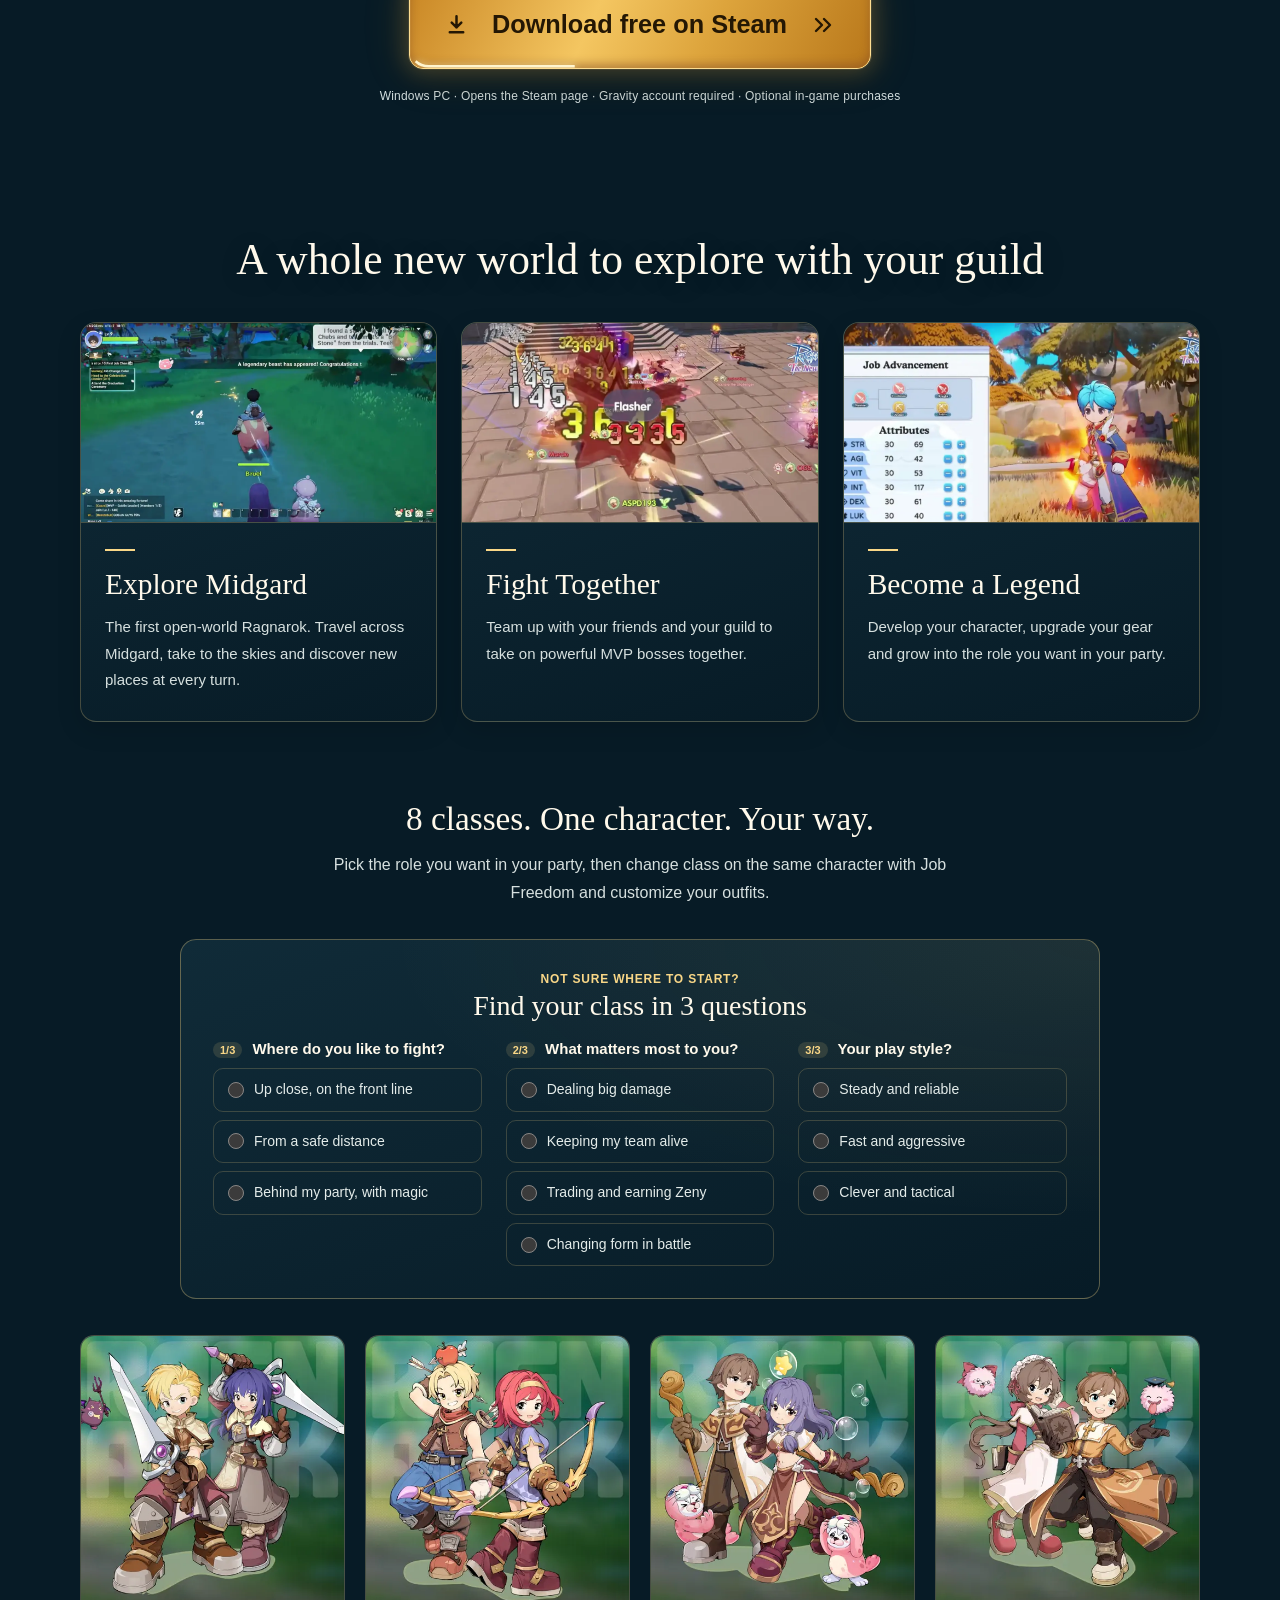
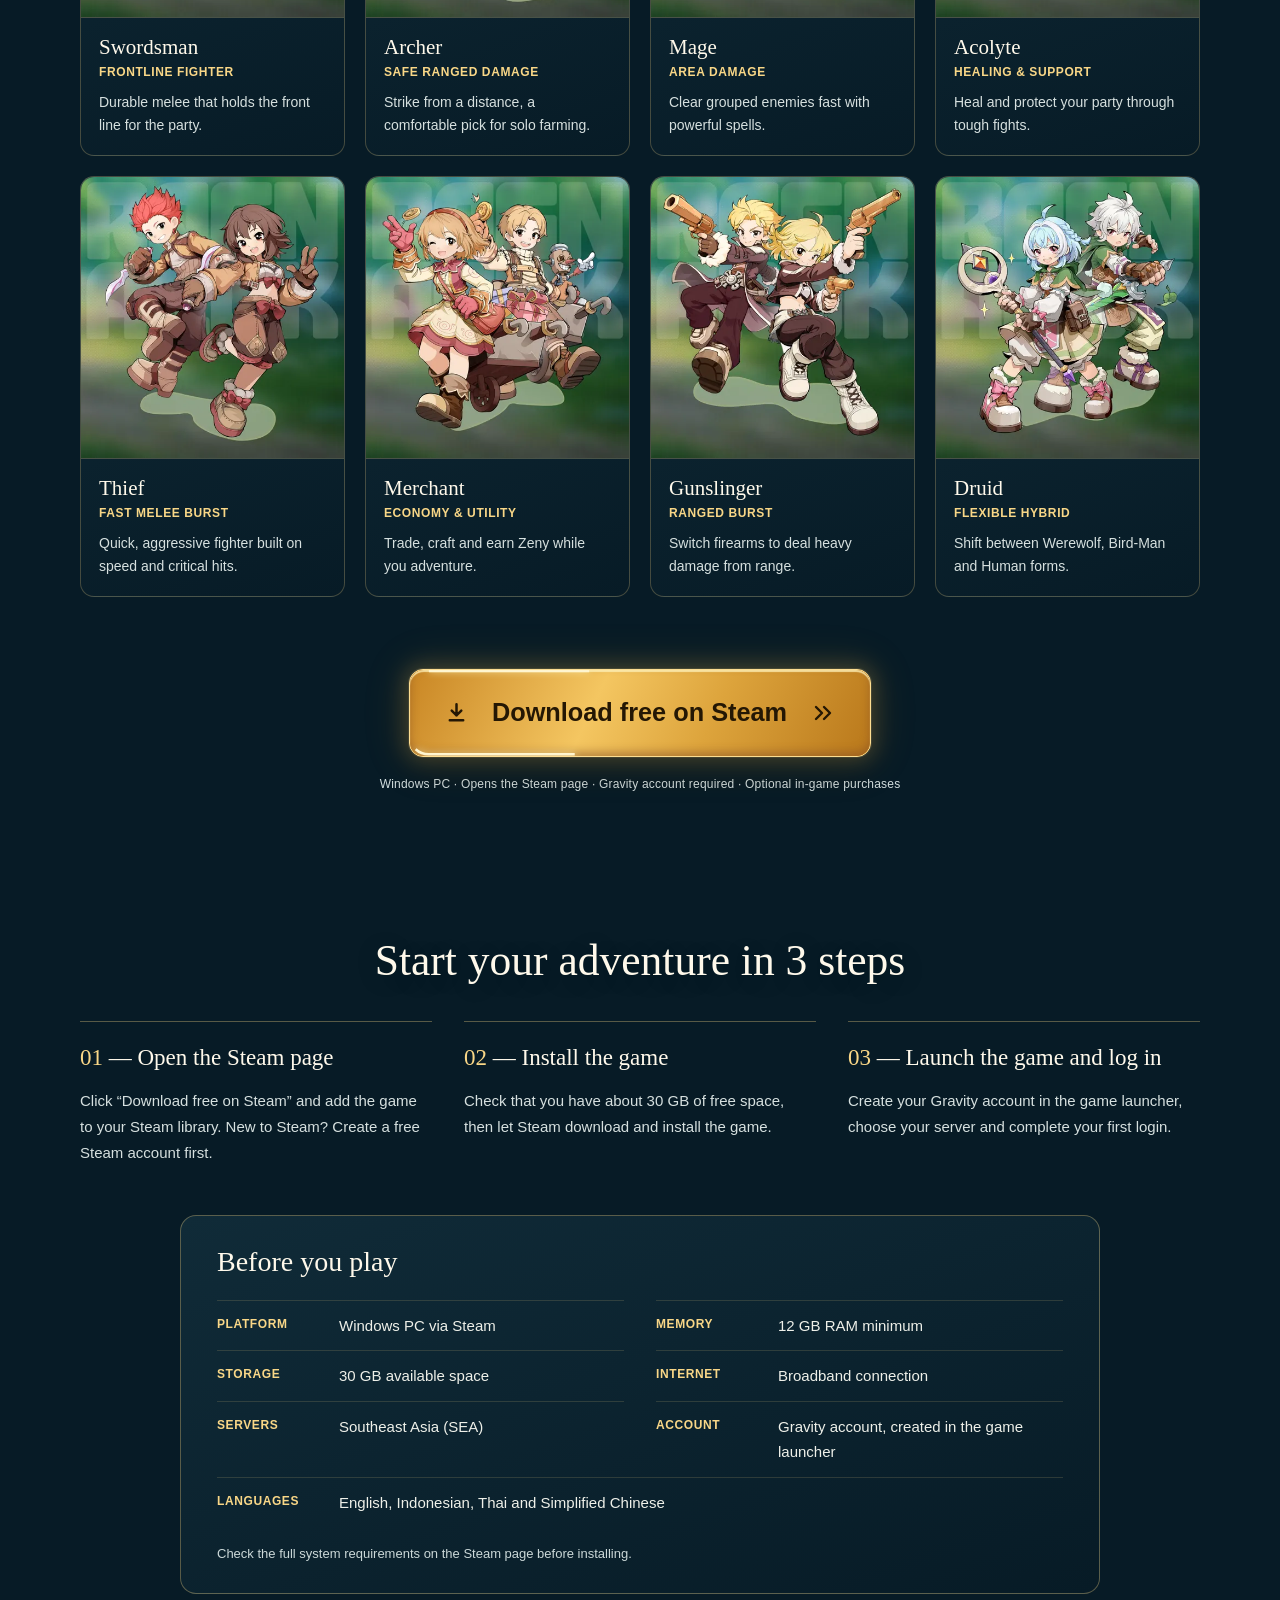
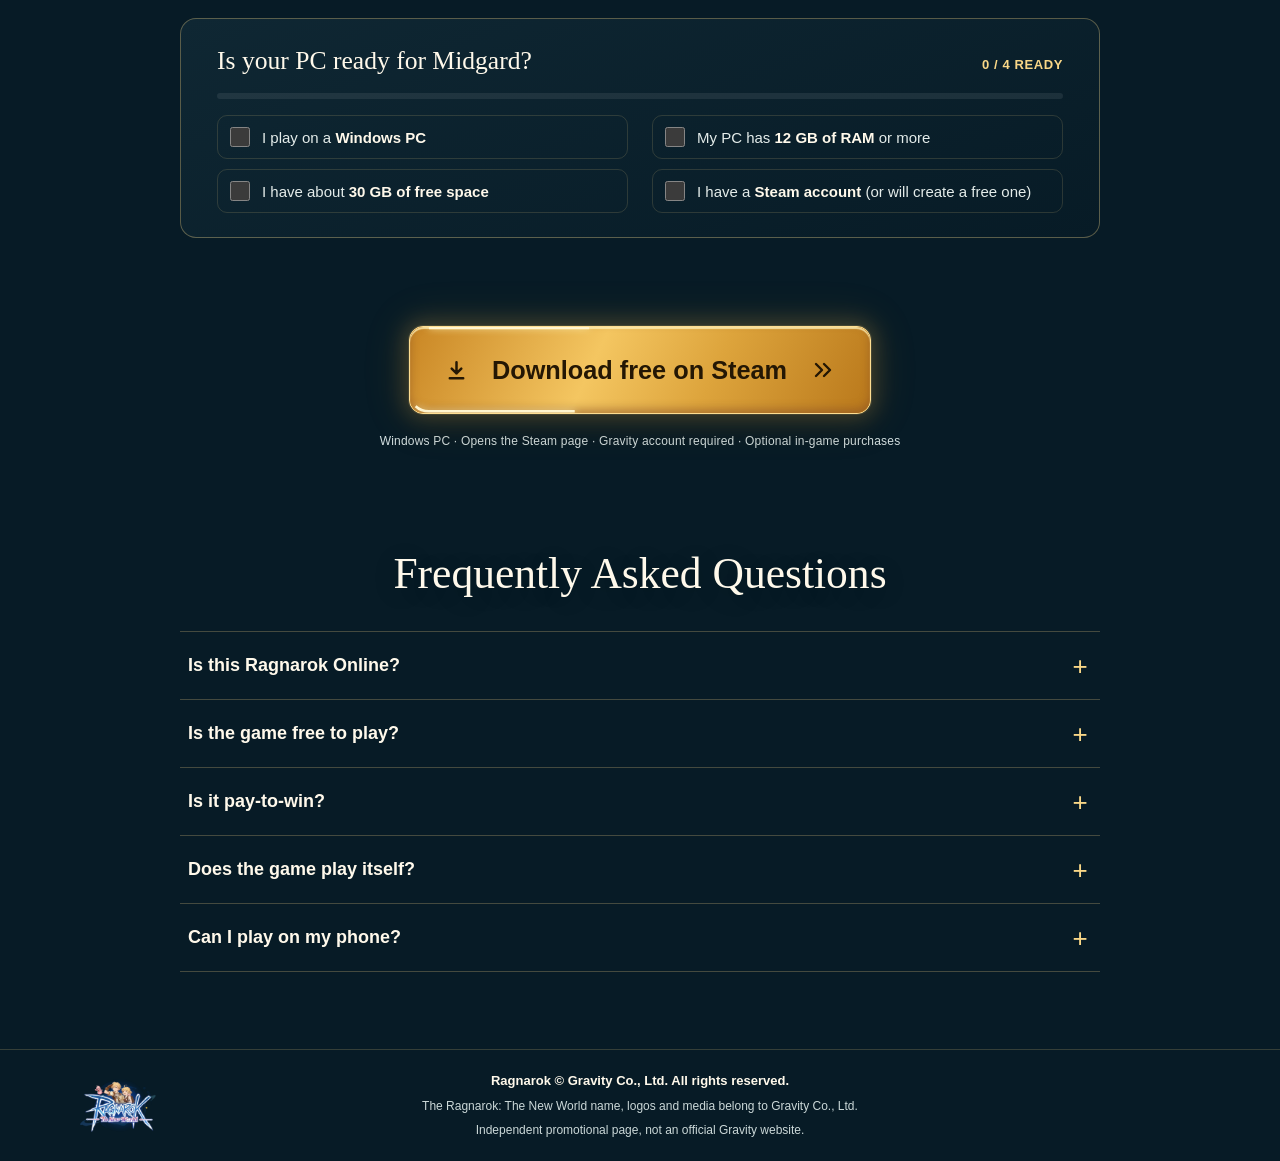
==== commit f9adc41b: "Hero: bring back the soundtrack as a seamless, normalized music loop Opt-in Sound on button, gapless" ====
--- a/index.html
+++ b/index.html
@@ -13,8 +13,8 @@
   <meta property="og:description" content="Explore the open world, master your class and take on powerful bosses with your guild. Free on Steam for Windows PC.">
   <meta property="og:image" content="./assets/images/midgard-poster.webp">
   <meta name="twitter:card" content="summary_large_image">
-  <link rel="stylesheet" href="./style.css?v=taf2-20261117e">
-  <script src="./script.js?v=taf2-20261117e" defer></script>
+  <link rel="stylesheet" href="./style.css?v=taf2-20261117f">
+  <script src="./script.js?v=taf2-20261117f" defer></script>
 </head>
 <body>
   <div class="scroll-progress" aria-hidden="true"><span id="scroll-progress"></span></div>
@@ -52,6 +52,10 @@
           <a class="header__cta" href="https://store.steampowered.com/app/4212480/Ragnarok_The_New_World/">Download free on Steam</a>
         </header>
         <div class="hero__dots" id="hero-dots" aria-hidden="true"></div>
+        <button class="sound-button" id="music-toggle" type="button" aria-label="Turn music on" aria-pressed="false" hidden>
+          <svg aria-hidden="true" width="18" height="18" viewBox="0 0 24 24" fill="none"><path d="m11 5-6 4H2v6h3l6 4V5Z" stroke="currentColor" stroke-width="1.6" stroke-linejoin="round"/><path id="music-waves" d="m16 9 6 6m0-6-6 6" stroke="currentColor" stroke-width="1.6" stroke-linecap="round"/></svg>
+          <span id="music-label">Sound on</span>
+        </button>
       </div>
       <div class="hero__content">
         <div class="hero__copy">
--- a/style.css
+++ b/style.css
@@ -407,3 +407,10 @@
 @media(max-width:900px){.hero__dots{bottom:14px;right:5%}.hero__dots span{width:18px}}
 @media(prefers-reduced-motion:reduce){.hero__slide,.hero__slide.is-active{animation:none;transition:none;transform:none}.hero__dots{display:none}}
 @media(min-width:901px){.hero__slides:after{content:"";position:absolute;inset:0;pointer-events:none;background:linear-gradient(90deg,rgba(4,17,25,.42) 0%,rgba(4,17,25,.18) 40%,transparent 62%)}}
+/* Slideshow dots centred so the Sound button keeps its place at the bottom right */
+.hero__dots{right:auto;left:50%;transform:translateX(-50%)}
+@media(max-width:900px){.hero__dots{right:auto}}
+.sound-button.is-on{border-color:var(--gold);color:var(--gold)}
+.sound-button.is-on #music-waves{animation:music-pulse 1.4s ease-in-out infinite}
+@keyframes music-pulse{50%{opacity:.35}}
+@media(prefers-reduced-motion:reduce){.sound-button.is-on #music-waves{animation:none}}
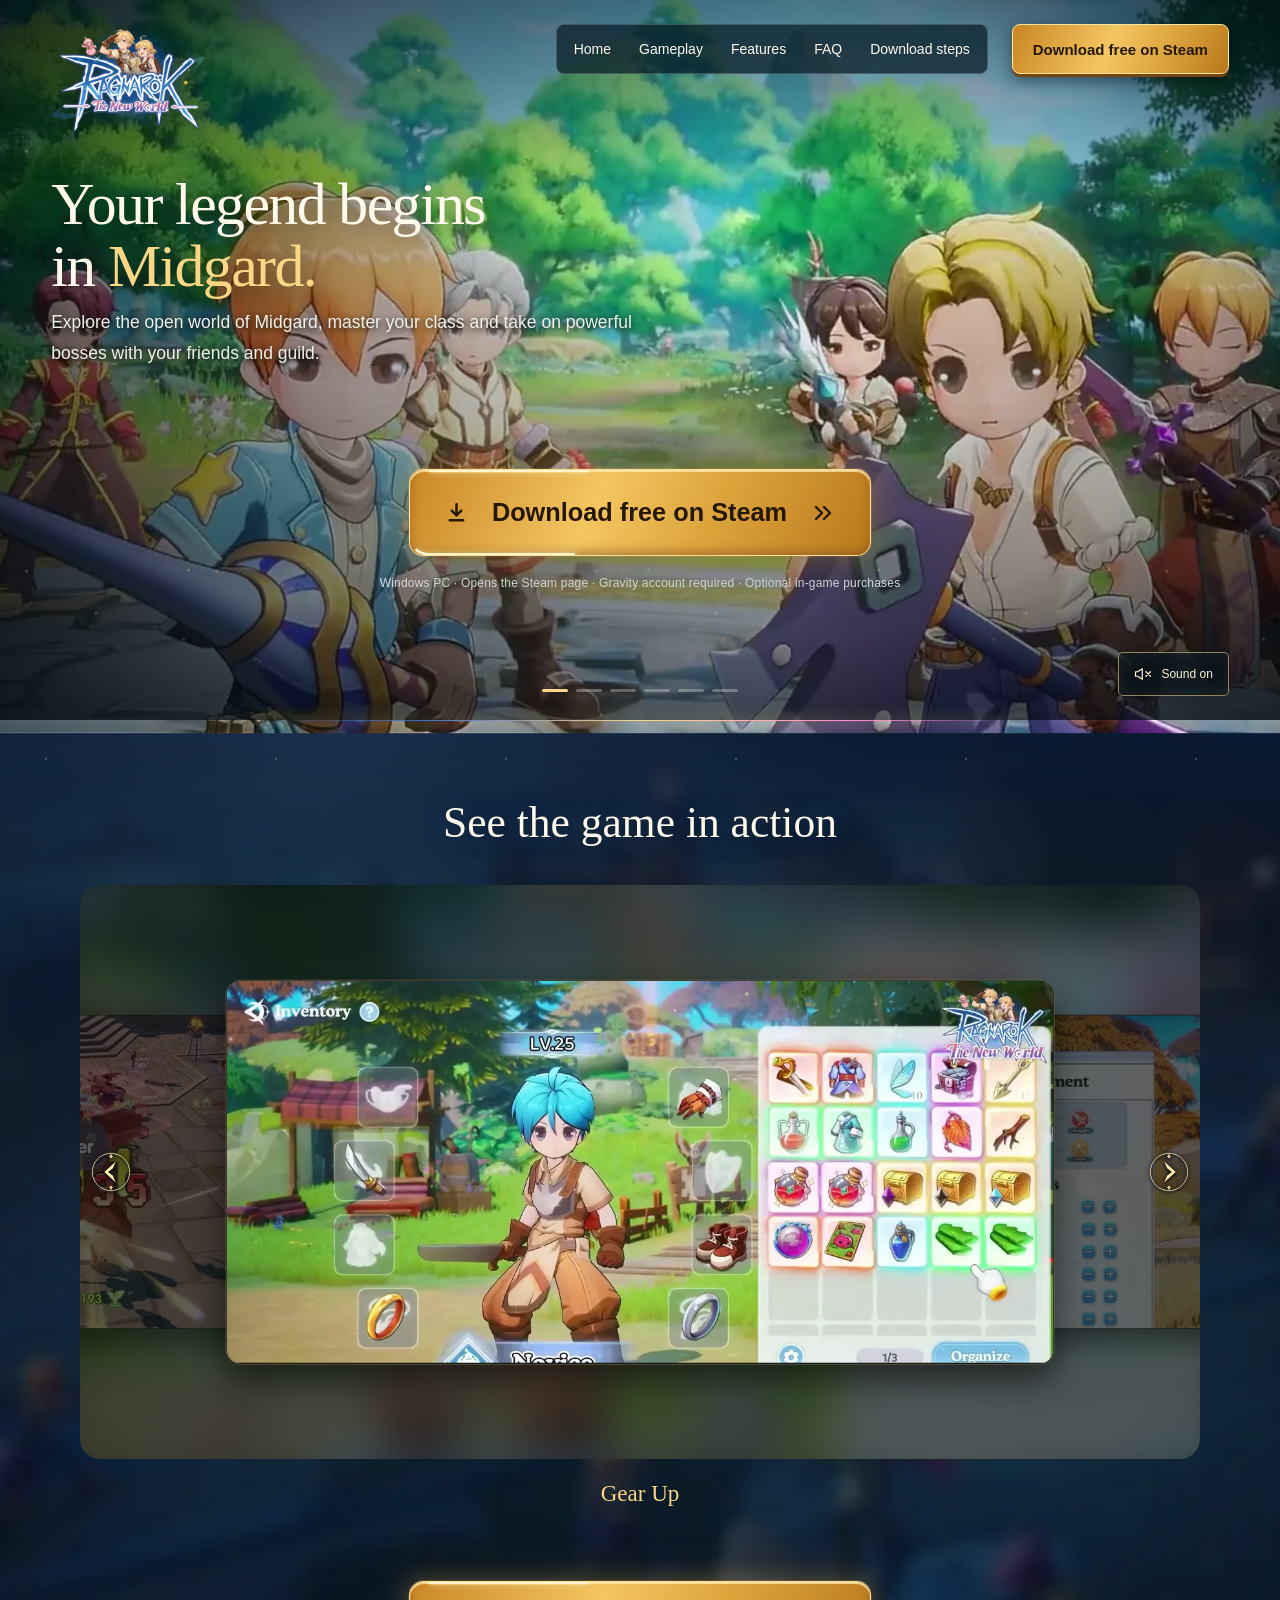
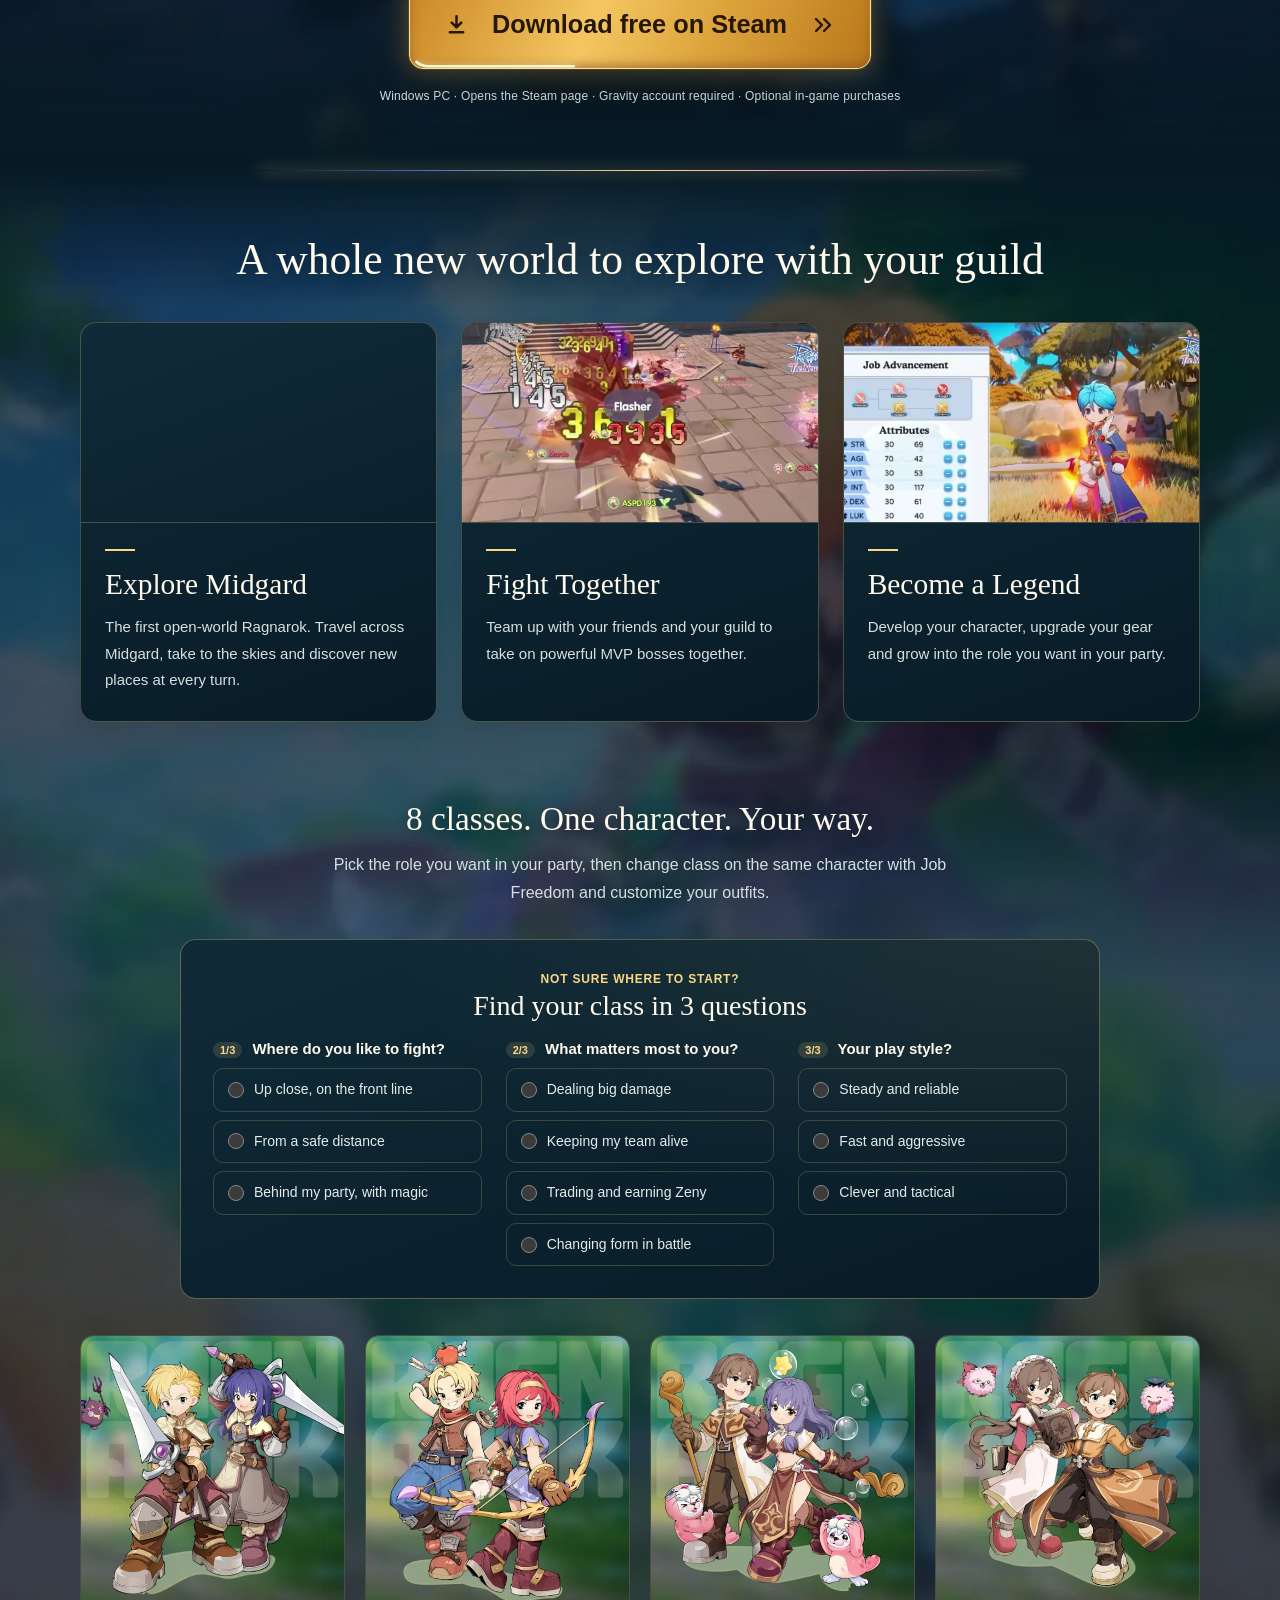
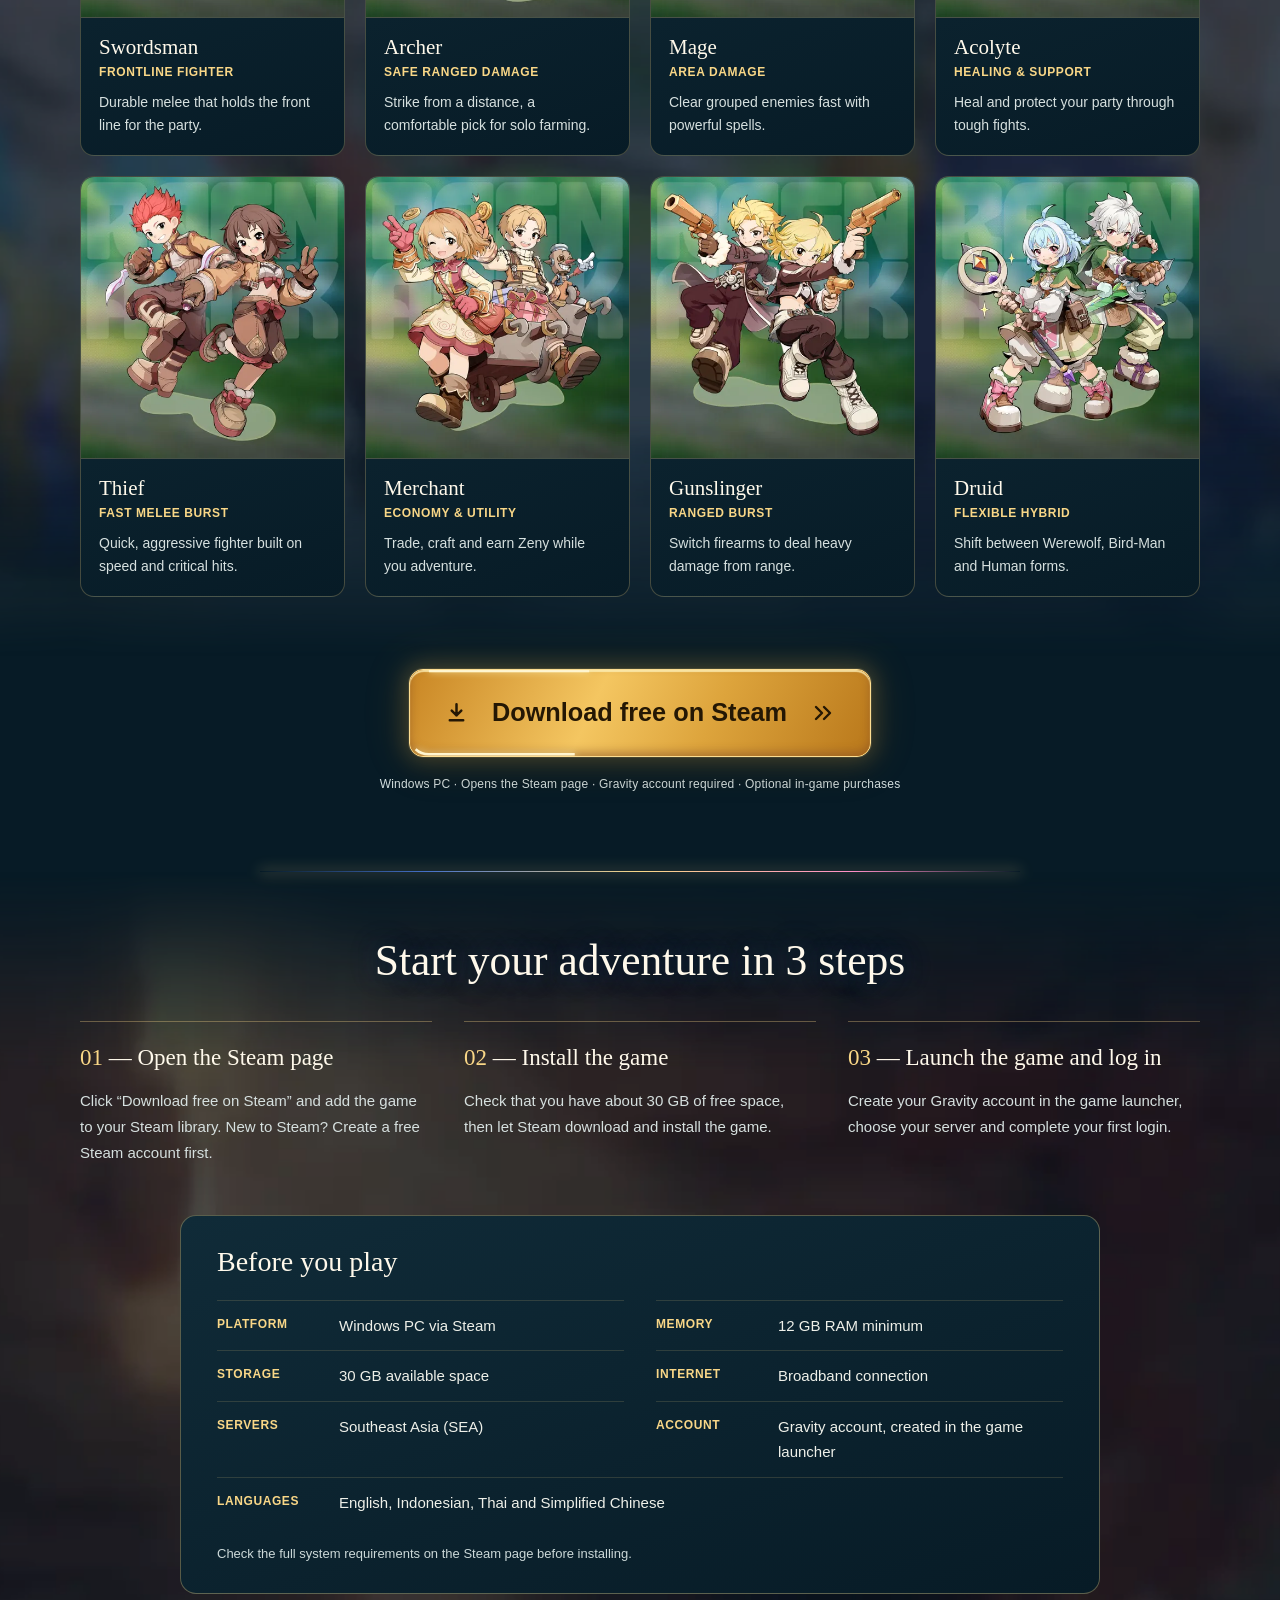
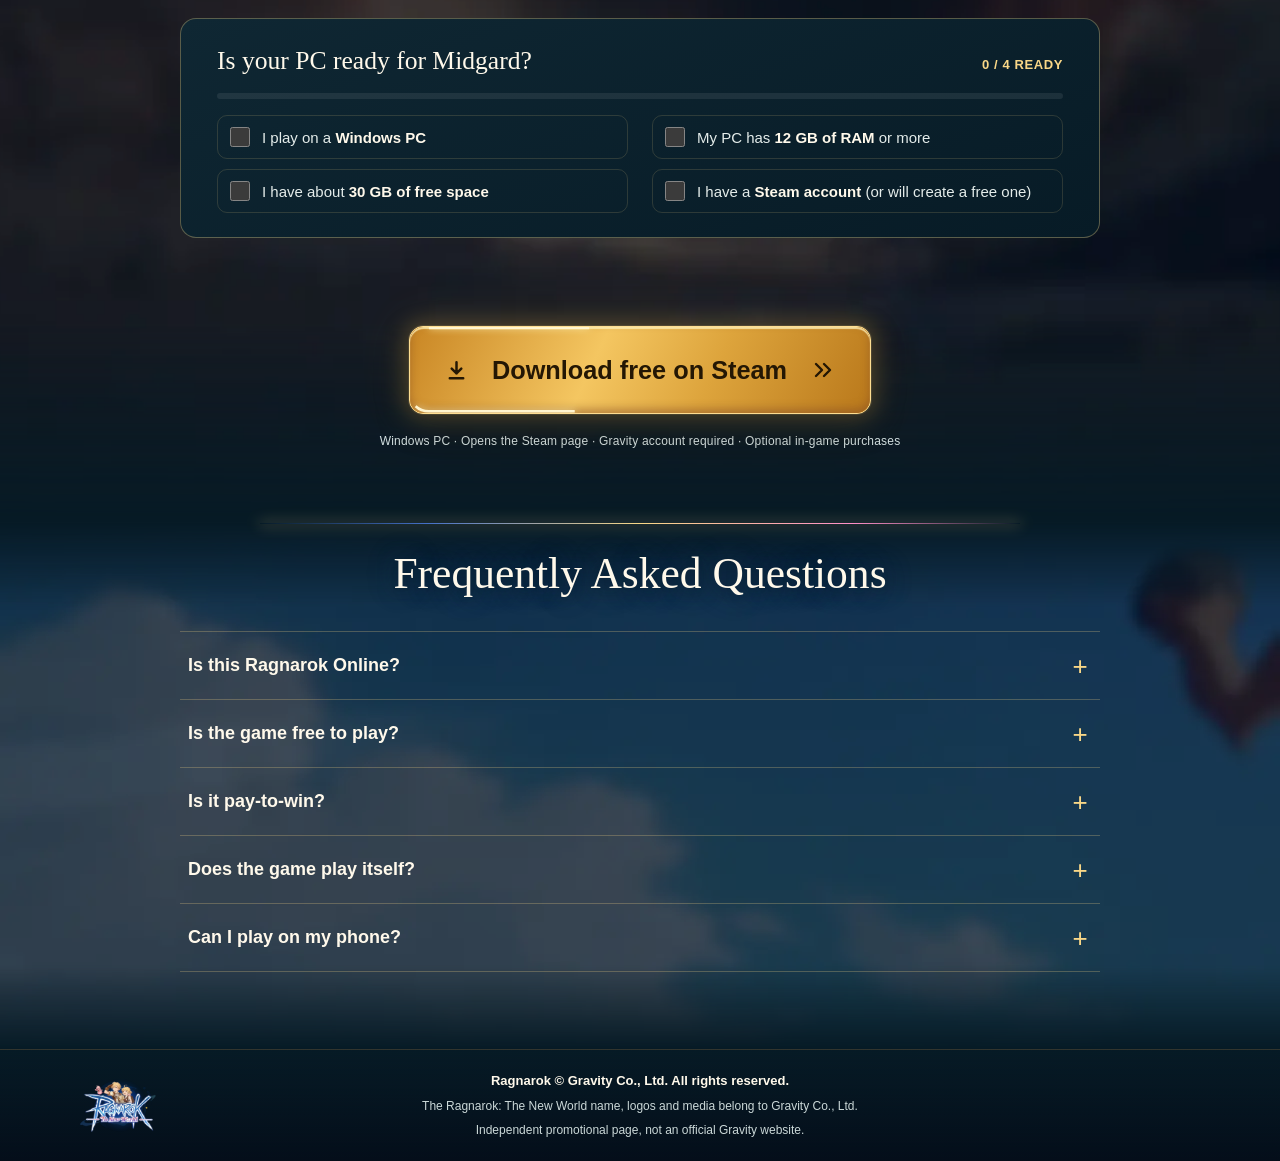
==== commit baa92d5f: "Full-page background in the logo's colours: night sky, aurora, stars, game scenes per section Pre-bl" ====
--- a/index.html
+++ b/index.html
@@ -13,8 +13,8 @@
   <meta property="og:description" content="Explore the open world, master your class and take on powerful bosses with your guild. Free on Steam for Windows PC.">
   <meta property="og:image" content="./assets/images/midgard-poster.webp">
   <meta name="twitter:card" content="summary_large_image">
-  <link rel="stylesheet" href="./style.css?v=taf2-20261117f">
-  <script src="./script.js?v=taf2-20261117f" defer></script>
+  <link rel="stylesheet" href="./style.css?v=taf2-20261118a">
+  <script src="./script.js?v=taf2-20261118a" defer></script>
 </head>
 <body>
   <div class="scroll-progress" aria-hidden="true"><span id="scroll-progress"></span></div>
--- a/style.css
+++ b/style.css
@@ -414,3 +414,66 @@
 .sound-button.is-on #music-waves{animation:music-pulse 1.4s ease-in-out infinite}
 @keyframes music-pulse{50%{opacity:.35}}
 @media(prefers-reduced-motion:reduce){.sound-button.is-on #music-waves{animation:none}}
+
+/* =========================================================
+   FOND DE PAGE « CIEL DE MIDGARD » — couleurs du logo
+   bleu royal #4570c8, bleu ciel #8fb8ff, rose #ff8fc8, or #f9d787
+   ========================================================= */
+body{position:relative;background:transparent}
+
+/* 1) Ciel de nuit + aurores aux couleurs du logo (fixe, derrière toute la page) */
+body::before{content:"";position:fixed;inset:-10%;z-index:-2;pointer-events:none;
+  background:
+    radial-gradient(ellipse 55% 38% at 12% 18%,rgba(69,112,200,.30),transparent 70%),
+    radial-gradient(ellipse 45% 32% at 88% 42%,rgba(255,143,200,.13),transparent 70%),
+    radial-gradient(ellipse 50% 35% at 30% 78%,rgba(143,184,255,.14),transparent 70%),
+    radial-gradient(ellipse 60% 30% at 70% 102%,rgba(249,215,135,.12),transparent 70%),
+    linear-gradient(180deg,#071b26 0%,#0a1c3d 45%,#0b1a36 70%,#071b26 100%);
+  animation:sky-drift 40s ease-in-out infinite alternate}
+@keyframes sky-drift{to{transform:translate3d(3%,-2%,0) scale(1.04)}}
+
+/* 2) Champ d'étoiles qui scintillent doucement */
+body::after{content:"";position:fixed;inset:0;z-index:-1;pointer-events:none;opacity:.55;
+  background-image:
+    radial-gradient(1.4px 1.4px at 20% 30%,#fff9eb 50%,transparent 51%),
+    radial-gradient(1px 1px at 70% 15%,#cfe0ff 50%,transparent 51%),
+    radial-gradient(1.2px 1.2px at 40% 80%,#f9d787 50%,transparent 51%),
+    radial-gradient(1px 1px at 85% 65%,#fff9eb 50%,transparent 51%),
+    radial-gradient(1.6px 1.6px at 55% 50%,#ffd0ea 50%,transparent 51%),
+    radial-gradient(1px 1px at 10% 90%,#cfe0ff 50%,transparent 51%);
+  background-size:230px 230px,310px 310px,270px 270px,190px 190px,420px 420px,350px 350px;
+  animation:stars-twinkle 6s ease-in-out infinite alternate}
+@keyframes stars-twinkle{to{opacity:.25}}
+
+/* 3) Une scène du jeu, floutée et teintée, derrière chaque section */
+.gameplay,.benefits,.how-to-start,.faq,.site-footer{background:transparent}
+.gameplay,.benefits,.classes,.how-to-start,.faq{position:relative;isolation:isolate}
+.gameplay::before,.benefits::before,.classes::before,.how-to-start::before,.faq::before{
+  content:"";position:absolute;inset:0;z-index:-1;pointer-events:none;
+  background:var(--scene) center/cover no-repeat;opacity:.75;
+  -webkit-mask-image:linear-gradient(180deg,transparent 0,#000 16%,#000 84%,transparent 100%);
+          mask-image:linear-gradient(180deg,transparent 0,#000 16%,#000 84%,transparent 100%)}
+.gameplay{--scene:url("./assets/images/bg-gameplay.webp")}
+.benefits{--scene:url("./assets/images/bg-features.webp")}
+.benefits::before{bottom:auto;height:min(900px,60%)}
+.classes{--scene:url("./assets/images/bg-classes.webp")}
+.classes::before{inset:-60px calc(50% - 50vw);opacity:.6}
+.how-to-start{--scene:url("./assets/images/bg-start.webp")}
+.faq{--scene:url("./assets/images/bg-faq.webp")}
+.faq::before{opacity:.6}
+
+/* 4) Séparateur lumineux en haut de chaque section (bleu → or → rose, comme le logo) */
+.gameplay::after,.benefits::after,.how-to-start::after,.faq::after{
+  content:"";position:absolute;top:0;left:50%;width:min(760px,82%);height:1px;transform:translateX(-50%);pointer-events:none;
+  background:linear-gradient(90deg,transparent,#4570c8 22%,#f9d787 50%,#ff8fc8 78%,transparent);
+  box-shadow:0 0 14px 1px rgba(249,215,135,.45)}
+.site-footer{background:linear-gradient(180deg,transparent,rgba(4,12,24,.85))}
+
+/* Titres de section : léger halo bleu-or pour ressortir sur les scènes */
+.gameplay h2,.benefits h2,.classes h3,.how-to-start h2,.faq h2{text-shadow:0 2px 18px rgba(7,27,38,.9),0 0 30px rgba(69,112,200,.35)}
+
+@media(max-width:760px){
+  .classes::before{inset:-40px 0}
+  body::after{background-size:180px 180px,240px 240px,210px 210px,150px 150px,320px 320px,280px 280px}
+}
+@media(prefers-reduced-motion:reduce){body::before,body::after{animation:none}}
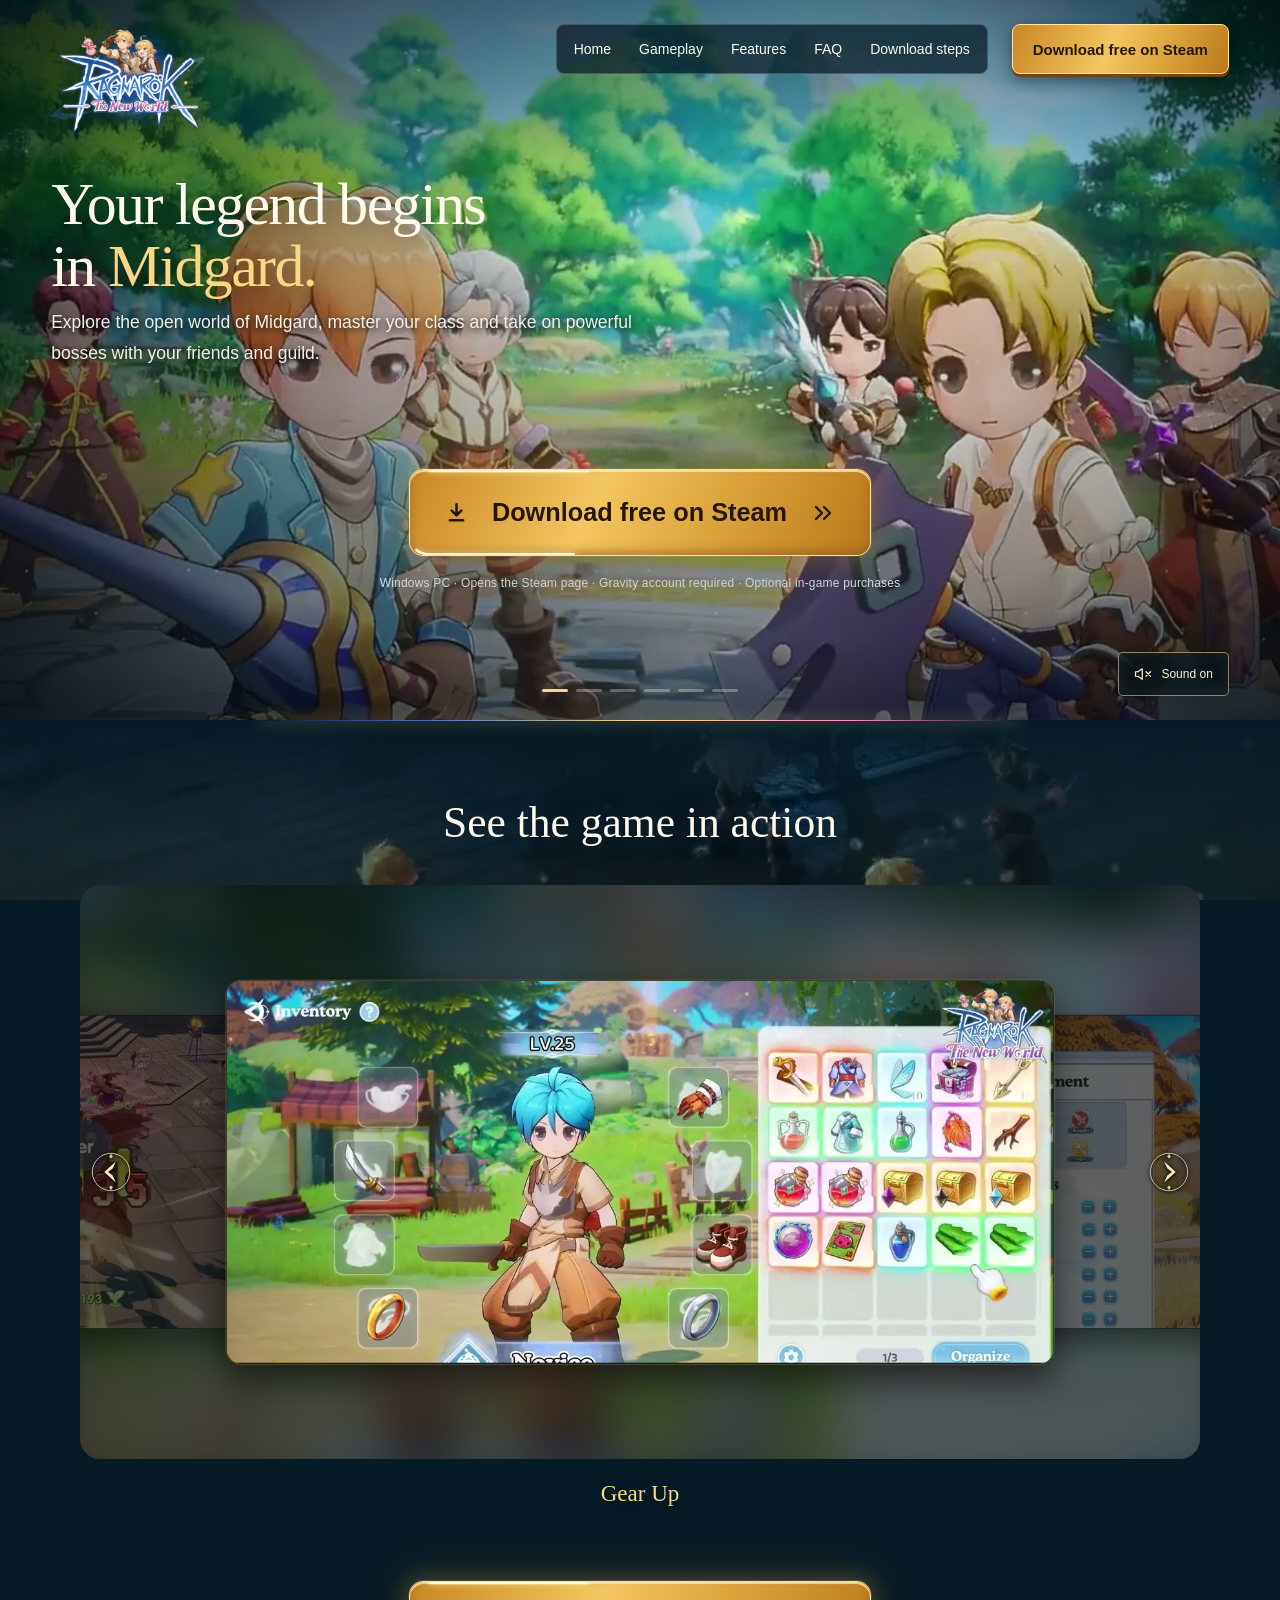
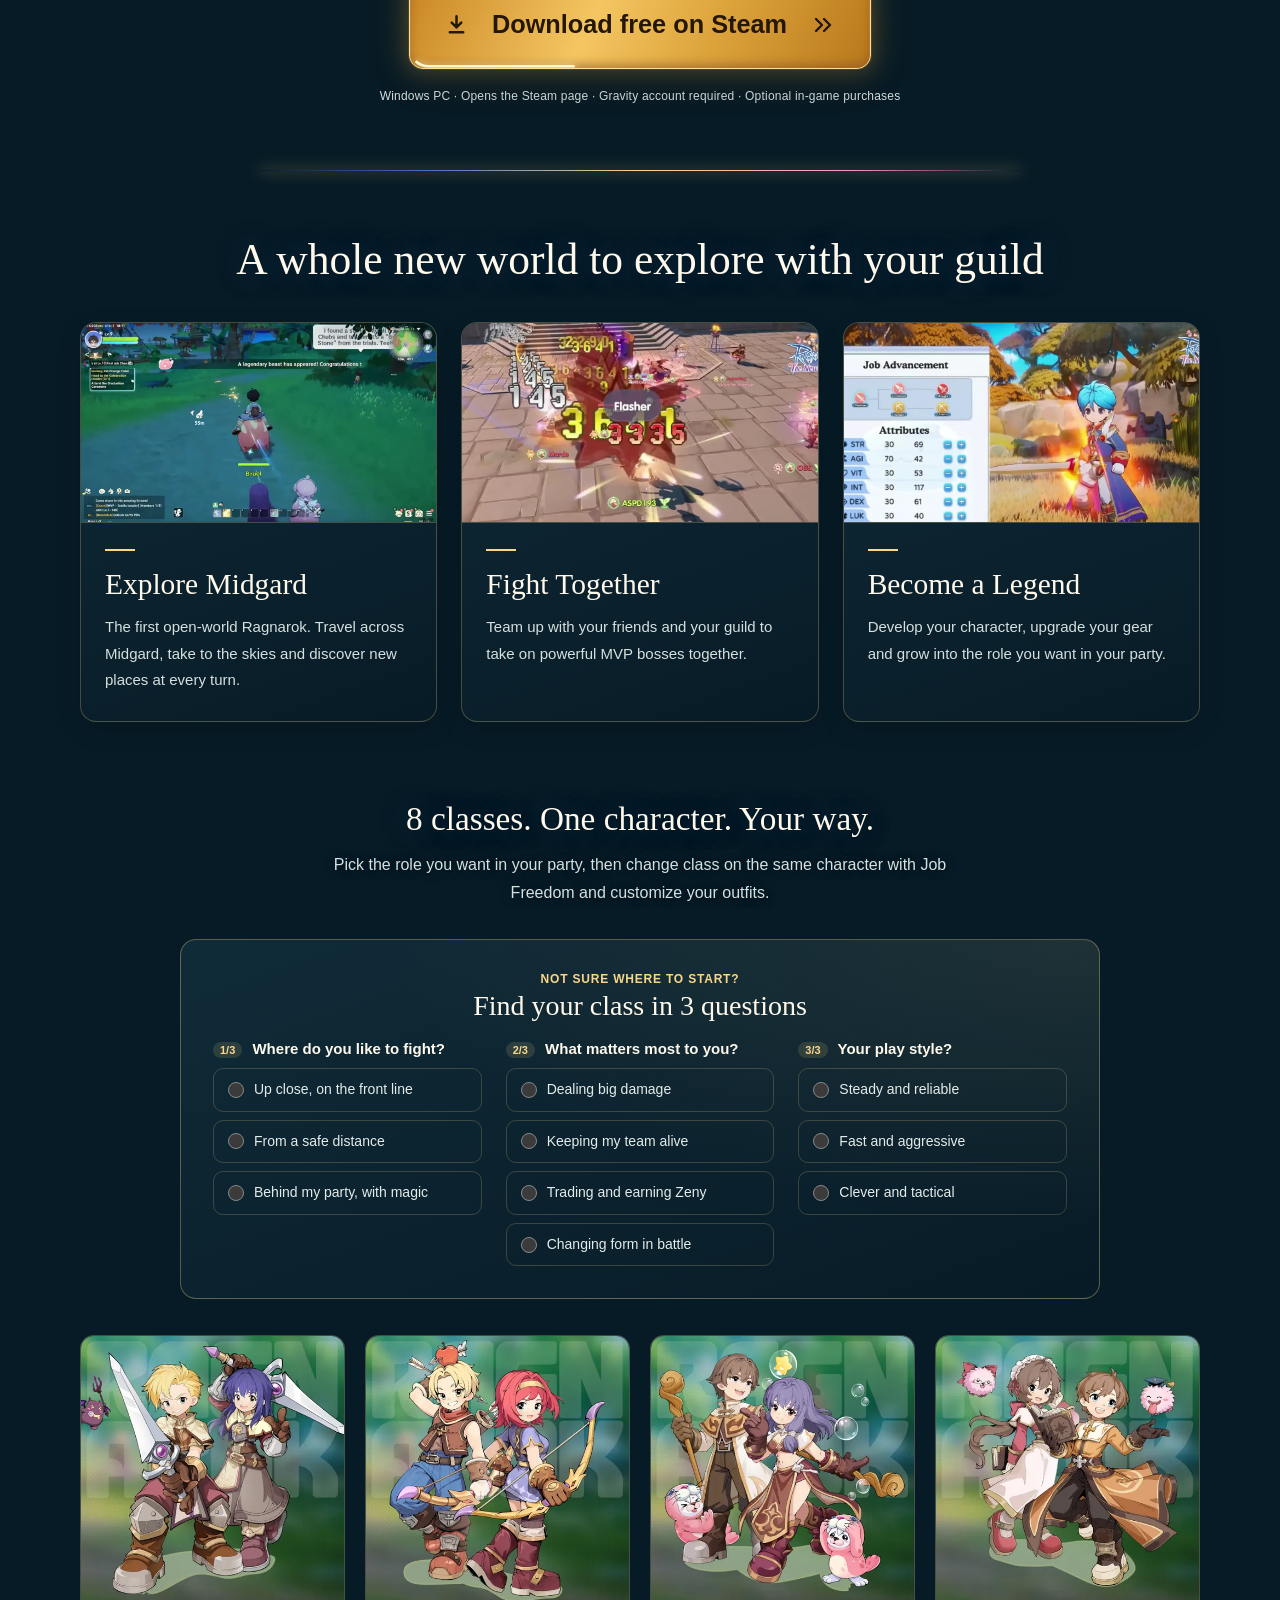
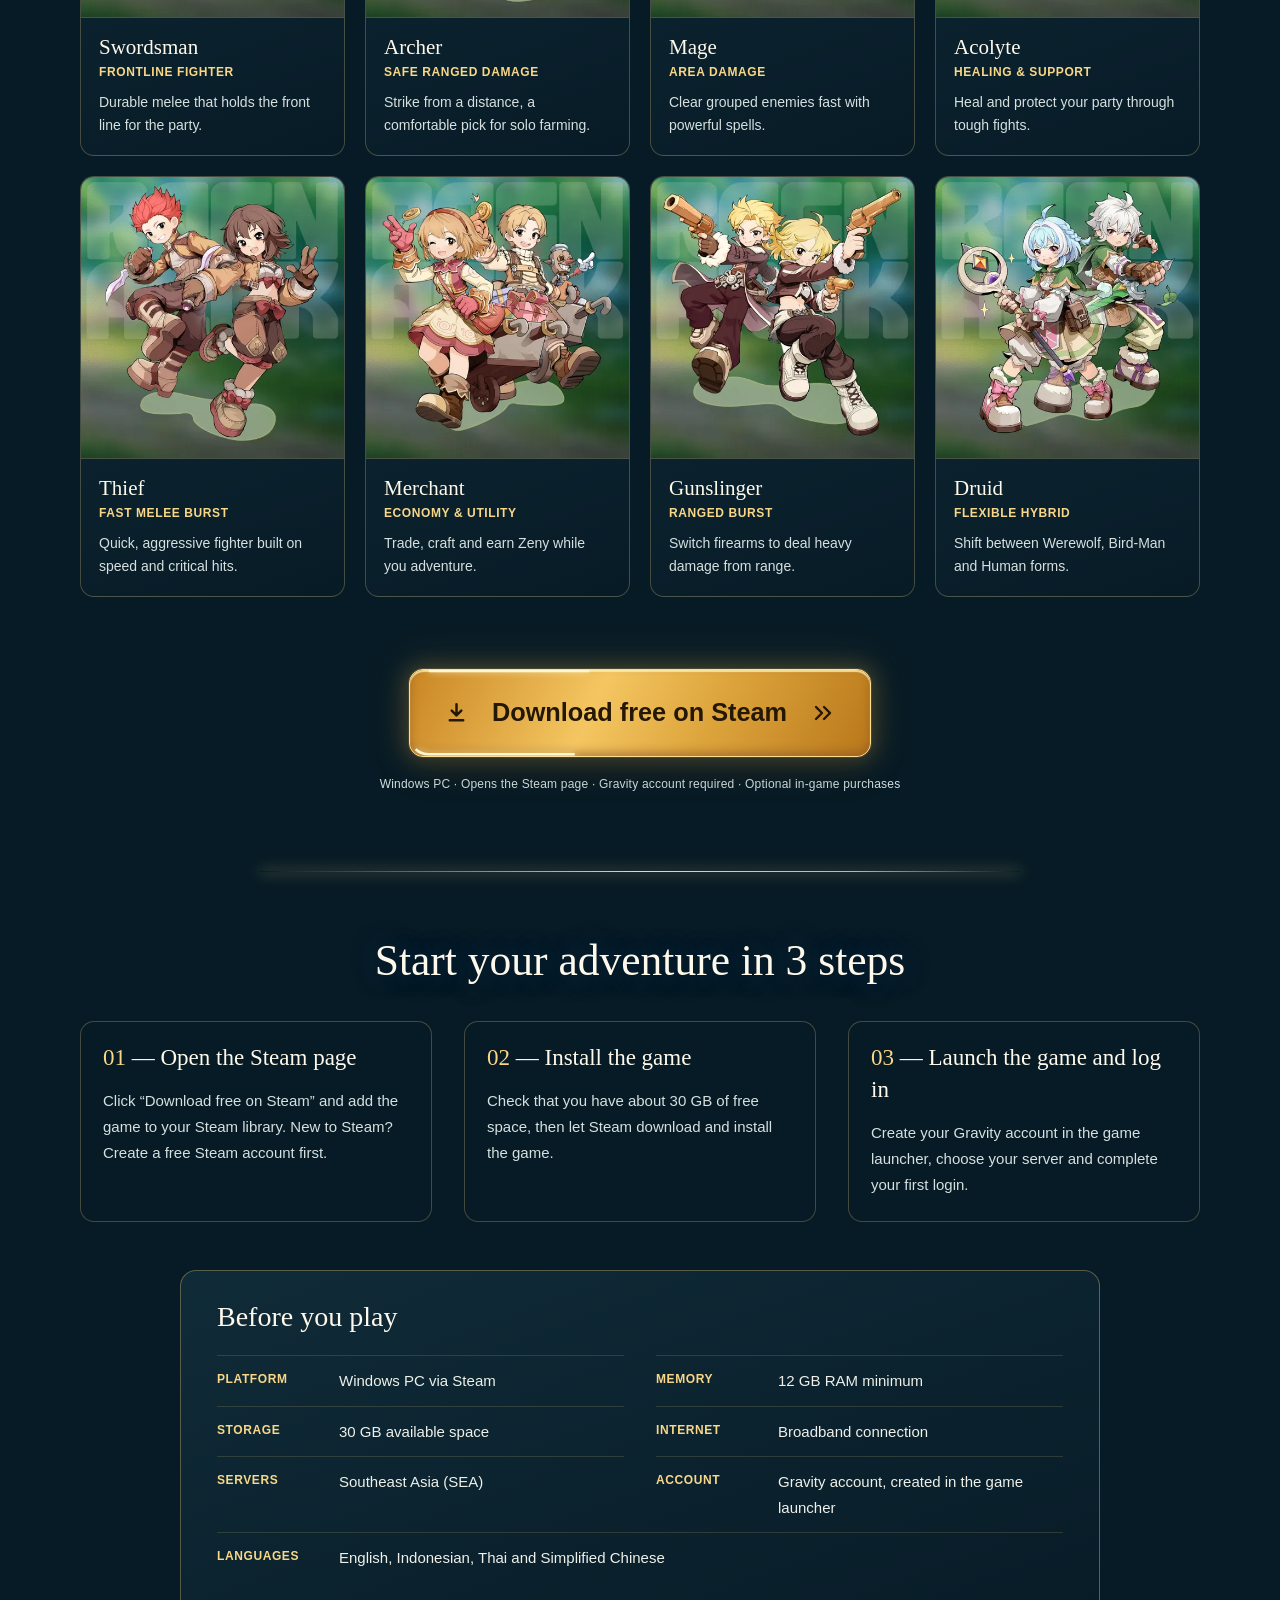
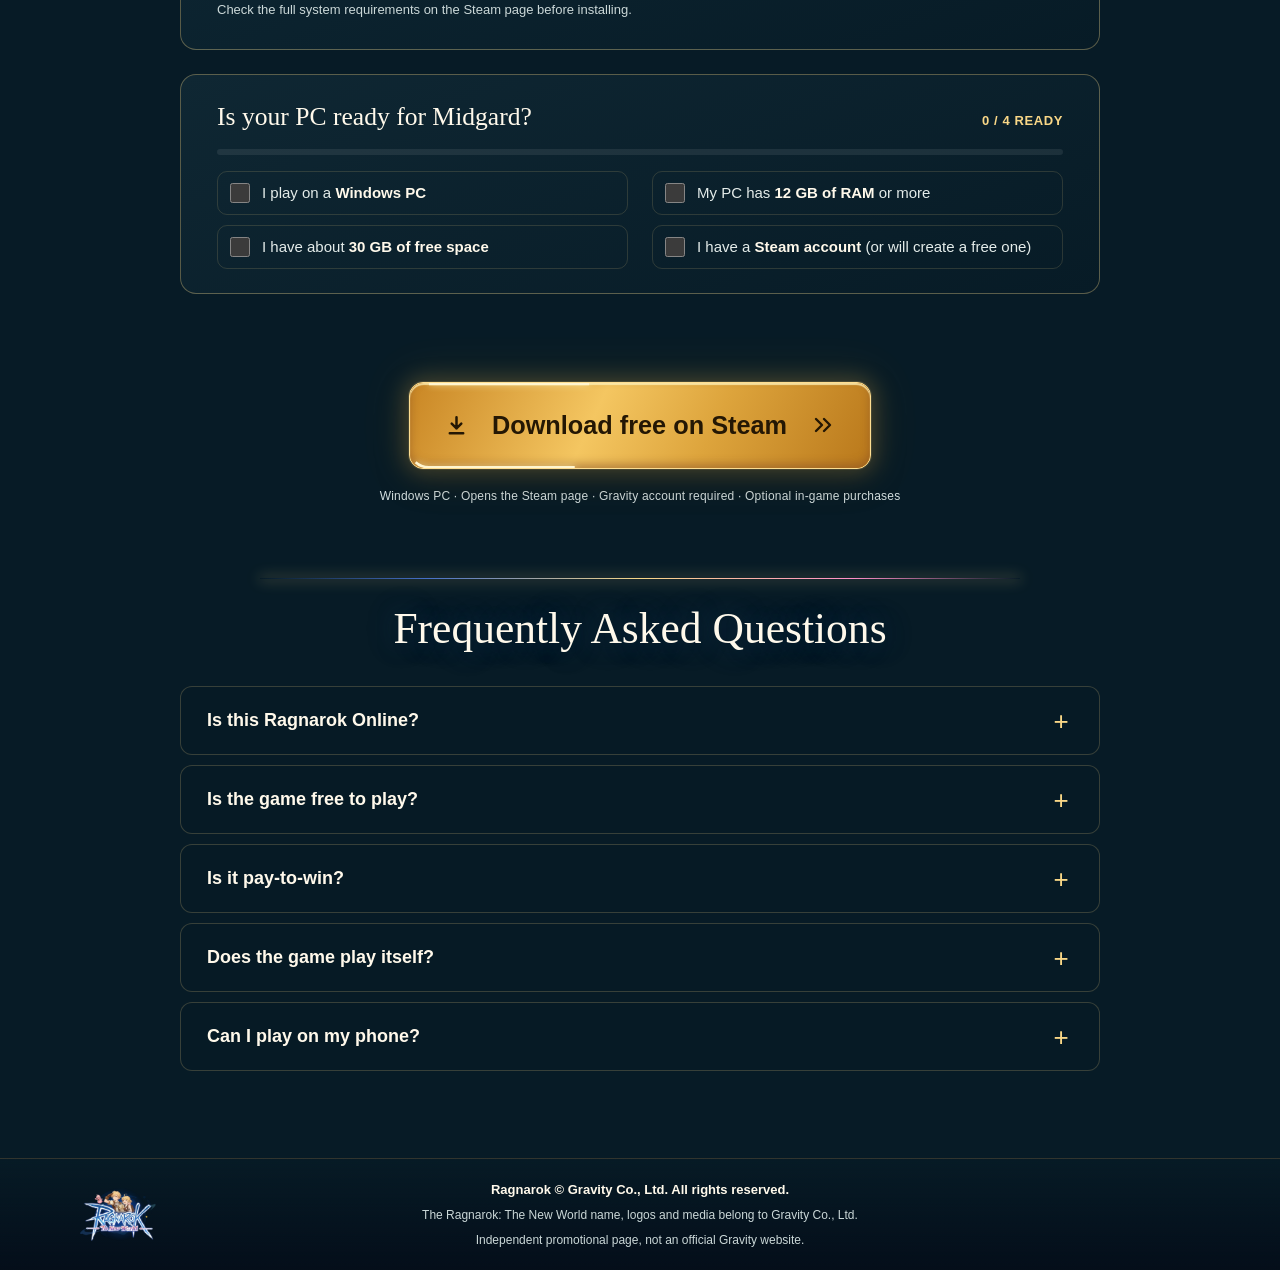
==== commit 1ba1bd6a: "Background: sharp game scenes instead of blurred ones, fixed on desktop Uses the hero stills (alread" ====
--- a/index.html
+++ b/index.html
@@ -13,8 +13,8 @@
   <meta property="og:description" content="Explore the open world, master your class and take on powerful bosses with your guild. Free on Steam for Windows PC.">
   <meta property="og:image" content="./assets/images/midgard-poster.webp">
   <meta name="twitter:card" content="summary_large_image">
-  <link rel="stylesheet" href="./style.css?v=taf2-20261118a">
-  <script src="./script.js?v=taf2-20261118a" defer></script>
+  <link rel="stylesheet" href="./style.css?v=taf2-20261118b">
+  <script src="./script.js?v=taf2-20261118b" defer></script>
 </head>
 <body>
   <div class="scroll-progress" aria-hidden="true"><span id="scroll-progress"></span></div>
--- a/style.css
+++ b/style.css
@@ -445,22 +445,28 @@
   animation:stars-twinkle 6s ease-in-out infinite alternate}
 @keyframes stars-twinkle{to{opacity:.25}}
 
-/* 3) Une scène du jeu, floutée et teintée, derrière chaque section */
-.gameplay,.benefits,.how-to-start,.faq,.site-footer{background:transparent}
-.gameplay,.benefits,.classes,.how-to-start,.faq{position:relative;isolation:isolate}
-.gameplay::before,.benefits::before,.classes::before,.how-to-start::before,.faq::before{
-  content:"";position:absolute;inset:0;z-index:-1;pointer-events:none;
-  background:var(--scene) center/cover no-repeat;opacity:.75;
-  -webkit-mask-image:linear-gradient(180deg,transparent 0,#000 16%,#000 84%,transparent 100%);
-          mask-image:linear-gradient(180deg,transparent 0,#000 16%,#000 84%,transparent 100%)}
-.gameplay{--scene:url("./assets/images/bg-gameplay.webp")}
-.benefits{--scene:url("./assets/images/bg-features.webp")}
-.benefits::before{bottom:auto;height:min(900px,60%)}
-.classes{--scene:url("./assets/images/bg-classes.webp")}
-.classes::before{inset:-60px calc(50% - 50vw);opacity:.6}
-.how-to-start{--scene:url("./assets/images/bg-start.webp")}
-.faq{--scene:url("./assets/images/bg-faq.webp")}
-.faq::before{opacity:.6}
+/* 3) Une scène NETTE du jeu derrière chaque section (mêmes images que le Hero : déjà en cache, 0 Ko en plus).
+      Sur ordinateur, la scène reste fixe pendant le défilement : effet « fenêtre ouverte sur Midgard ». */
+.gameplay,.benefits,.how-to-start,.faq{position:relative;isolation:isolate;
+  background-color:var(--ink);
+  background-image:linear-gradient(180deg,var(--ink) 0%,rgba(7,27,38,.55) 12%,rgba(7,27,38,.38) 45%,rgba(7,27,38,.5) 85%,var(--ink) 100%),var(--scene);
+  background-size:100% 100%,cover;background-position:center,center;background-repeat:no-repeat}
+.gameplay{--scene:url("./assets/images/hero-slide-4.webp")}
+.benefits{--scene:url("./assets/images/hero-slide-6.webp")}
+.how-to-start{--scene:url("./assets/images/hero-slide-1.webp")}
+.faq{--scene:url("./assets/images/hero-slide-2.webp")}
+@media(min-width:901px) and (hover:hover){
+  .gameplay,.benefits,.how-to-start,.faq{background-attachment:scroll,fixed}
+}
+/* Téléphone : l'image garde sa taille d'écran (pas d'agrandissement flou), en haut de la section */
+@media(max-width:900px),(hover:none){
+  .gameplay,.benefits,.how-to-start,.faq{background-size:100% 100%,auto 100svh;background-position:center,center top}
+}
+
+/* Panneaux de lecture : les textes posés directement sur les scènes gardent un fond sombre */
+.how-to-start__steps li{padding:20px 22px 22px;border:1px solid #f9d78740;border-radius:14px;background:rgba(7,27,38,.78);backdrop-filter:blur(2px)}
+.faq__inner .faq__item{padding:0 18px;background:rgba(7,27,38,.8);border:1px solid #f9d78733;border-radius:12px;margin-bottom:10px}
+.faq__inner .faq__item:last-child{border-bottom:1px solid #f9d78733}
 
 /* 4) Séparateur lumineux en haut de chaque section (bleu → or → rose, comme le logo) */
 .gameplay::after,.benefits::after,.how-to-start::after,.faq::after{
@@ -473,7 +479,7 @@
 .gameplay h2,.benefits h2,.classes h3,.how-to-start h2,.faq h2{text-shadow:0 2px 18px rgba(7,27,38,.9),0 0 30px rgba(69,112,200,.35)}
 
 @media(max-width:760px){
-  .classes::before{inset:-40px 0}
   body::after{background-size:180px 180px,240px 240px,210px 210px,150px 150px,320px 320px,280px 280px}
 }
 @media(prefers-reduced-motion:reduce){body::before,body::after{animation:none}}
+.classes__intro p,.gameplay p,.how-to-start__inner > p{text-shadow:0 1px 10px #071b26,0 0 3px #071b26}
